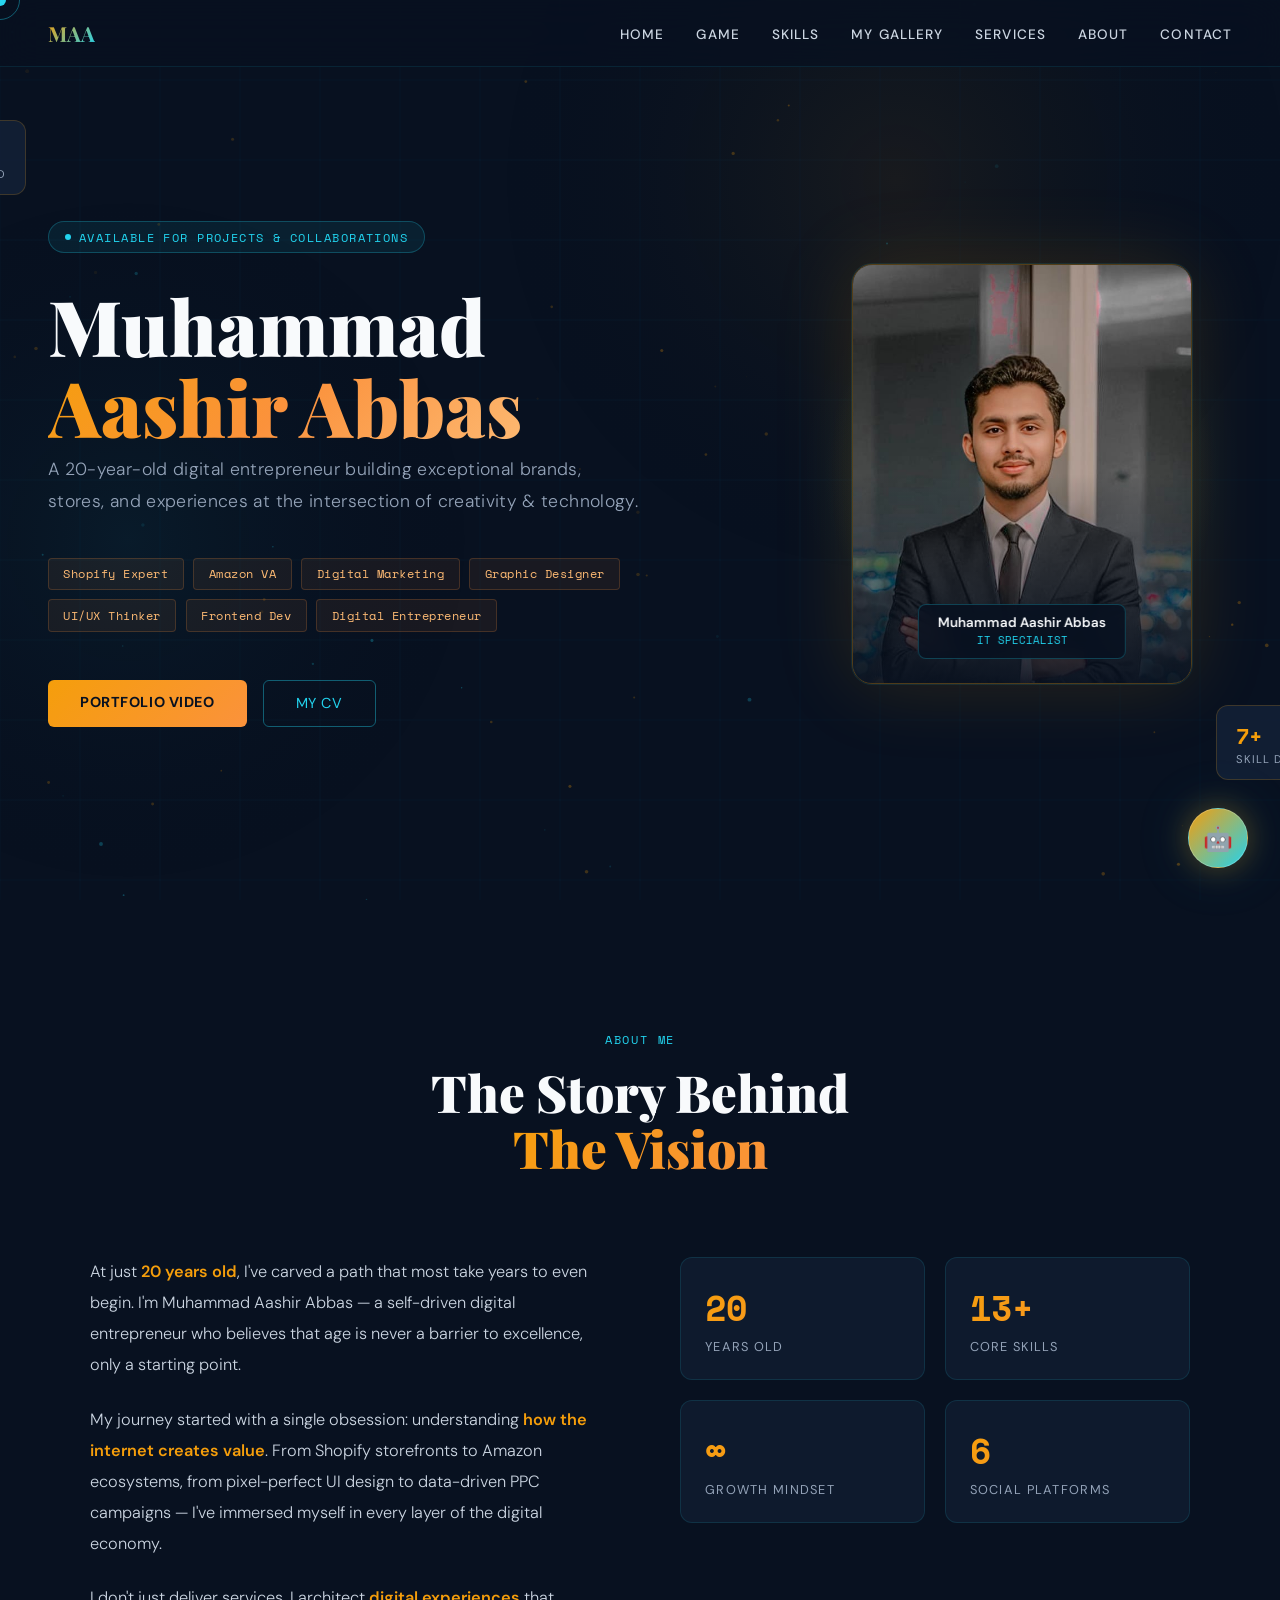
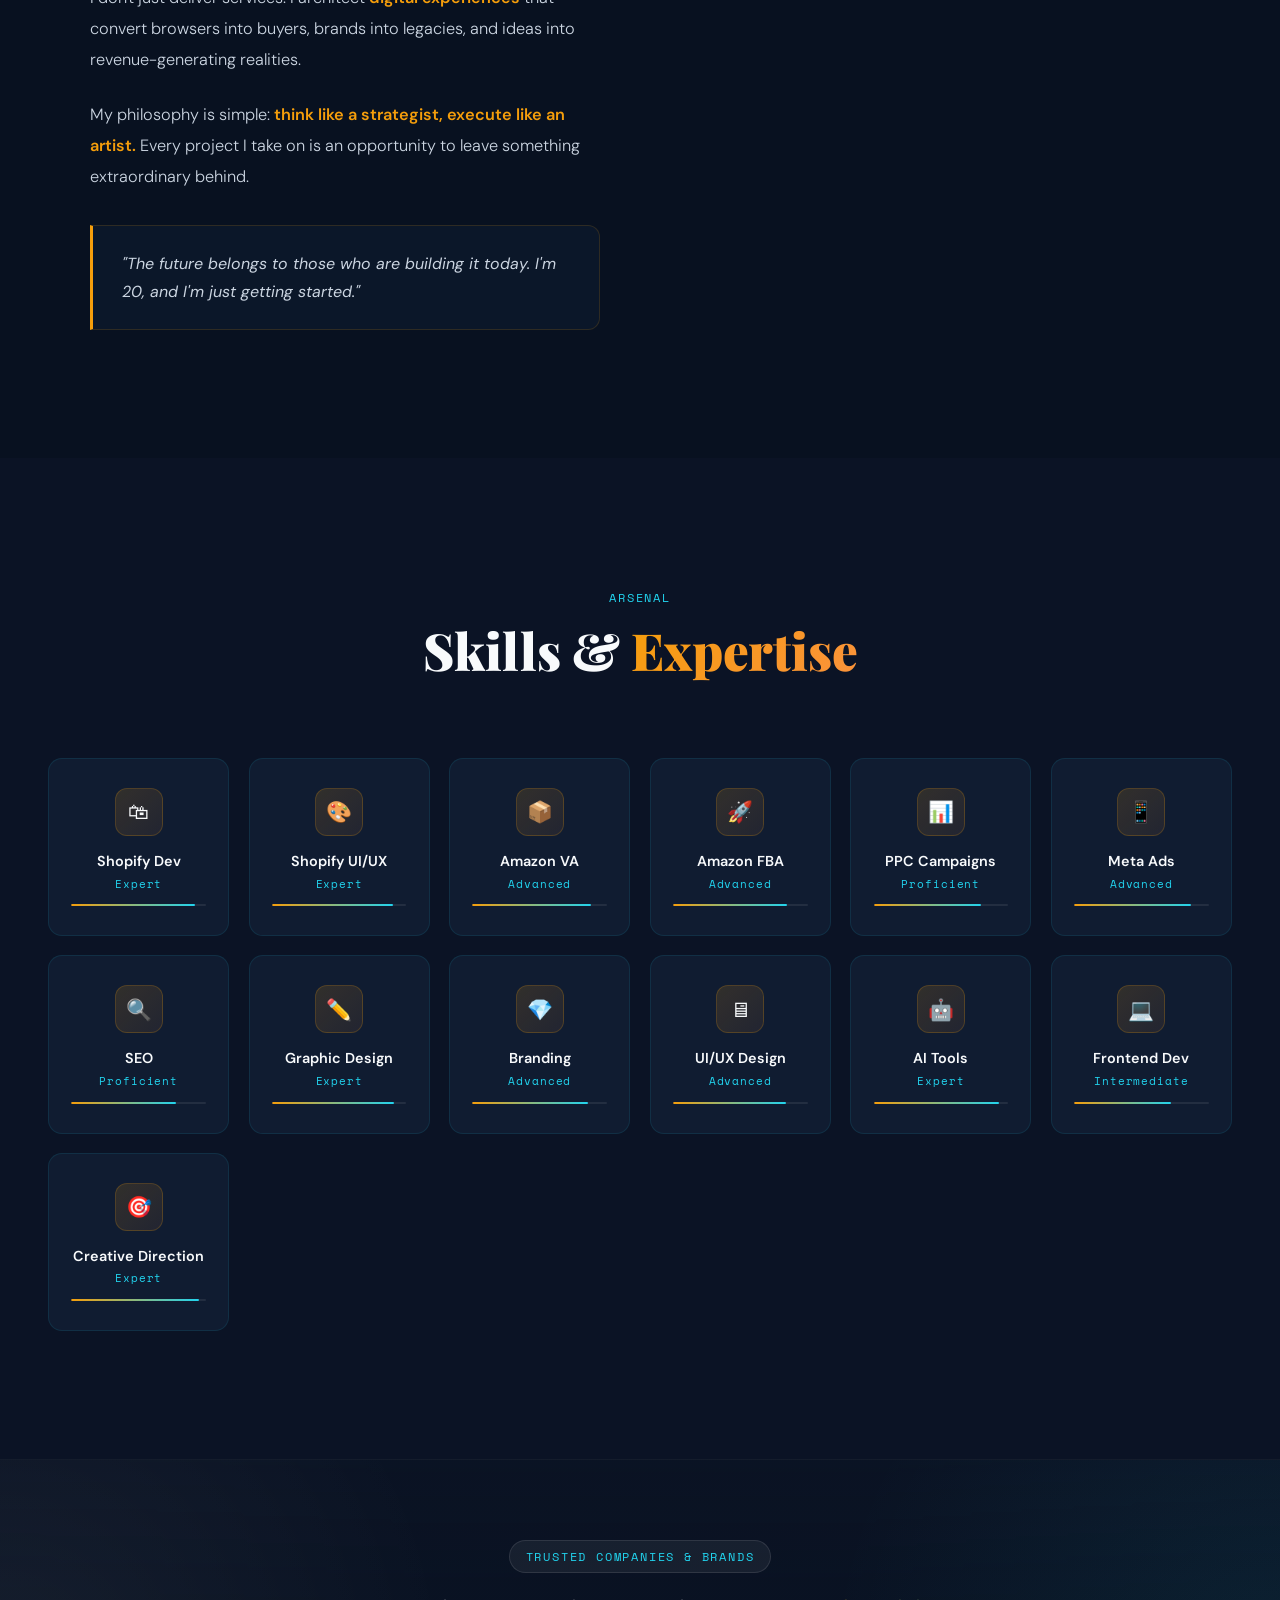
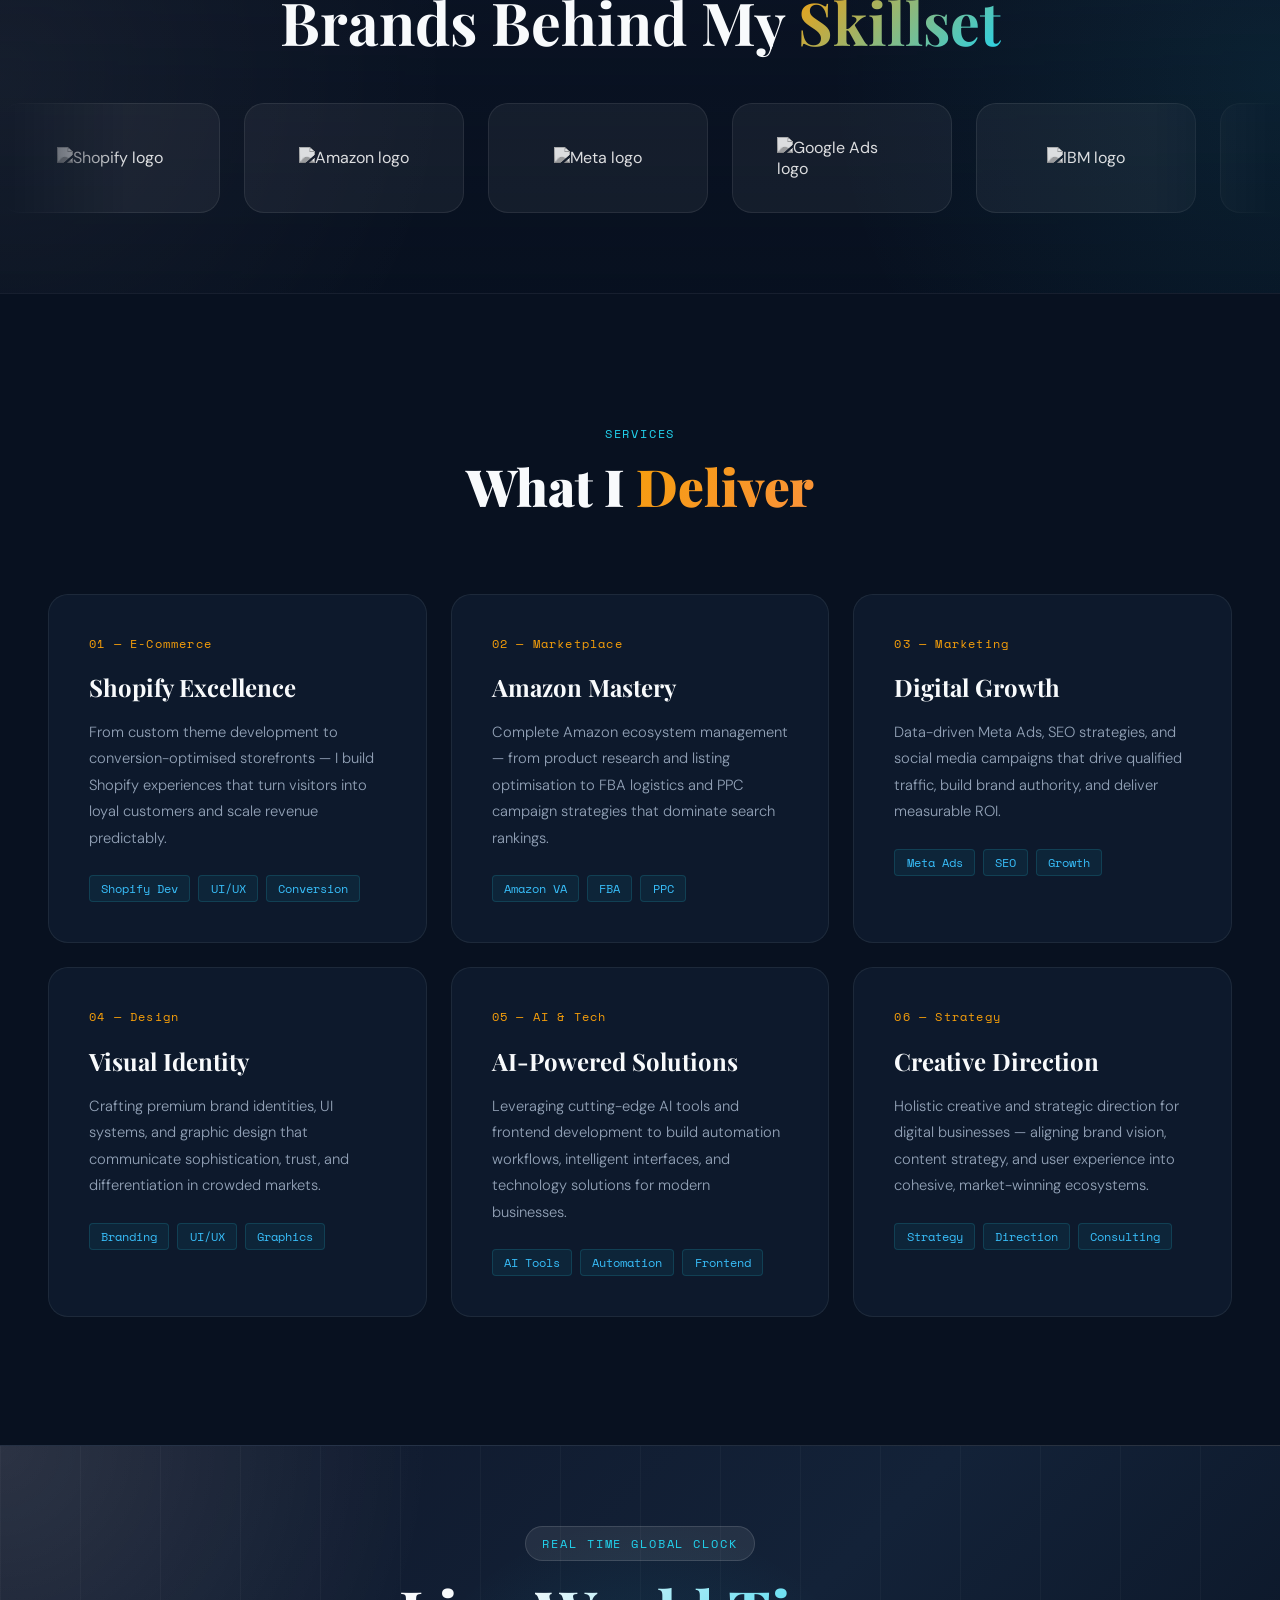
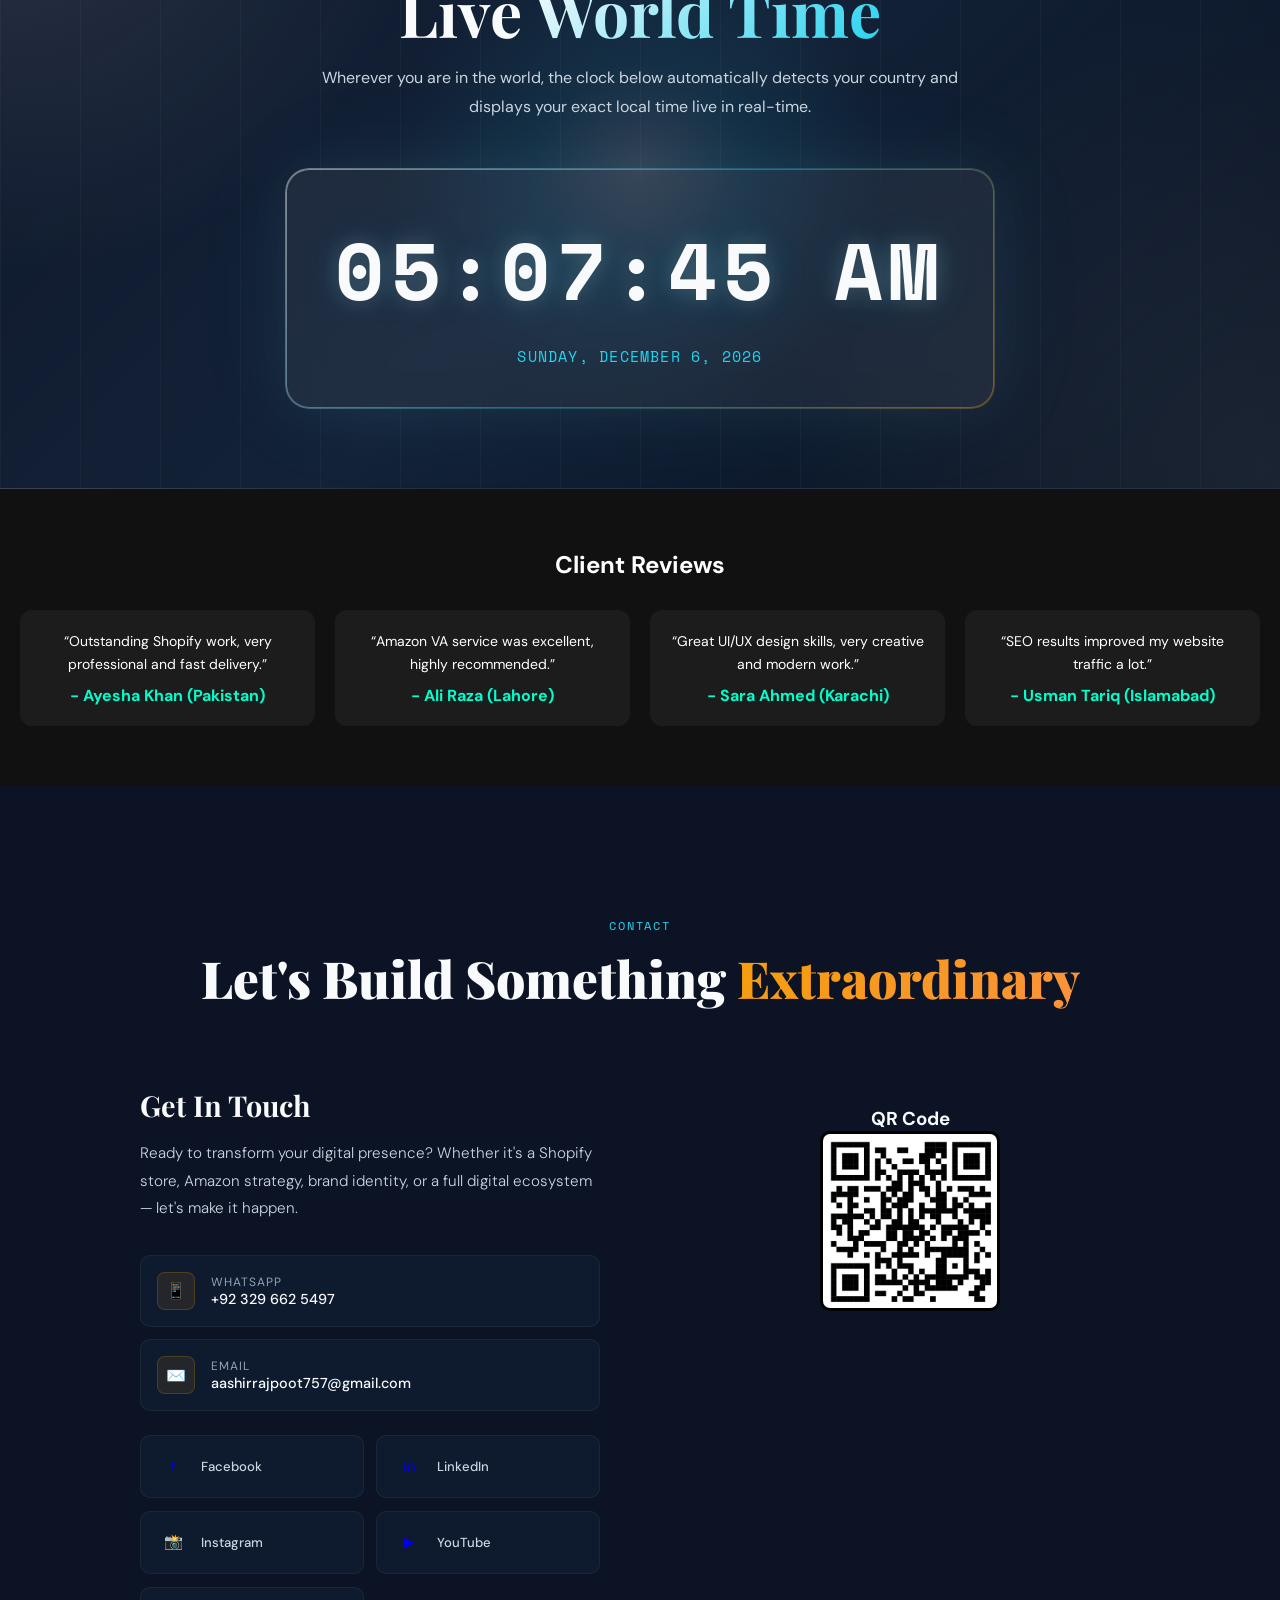
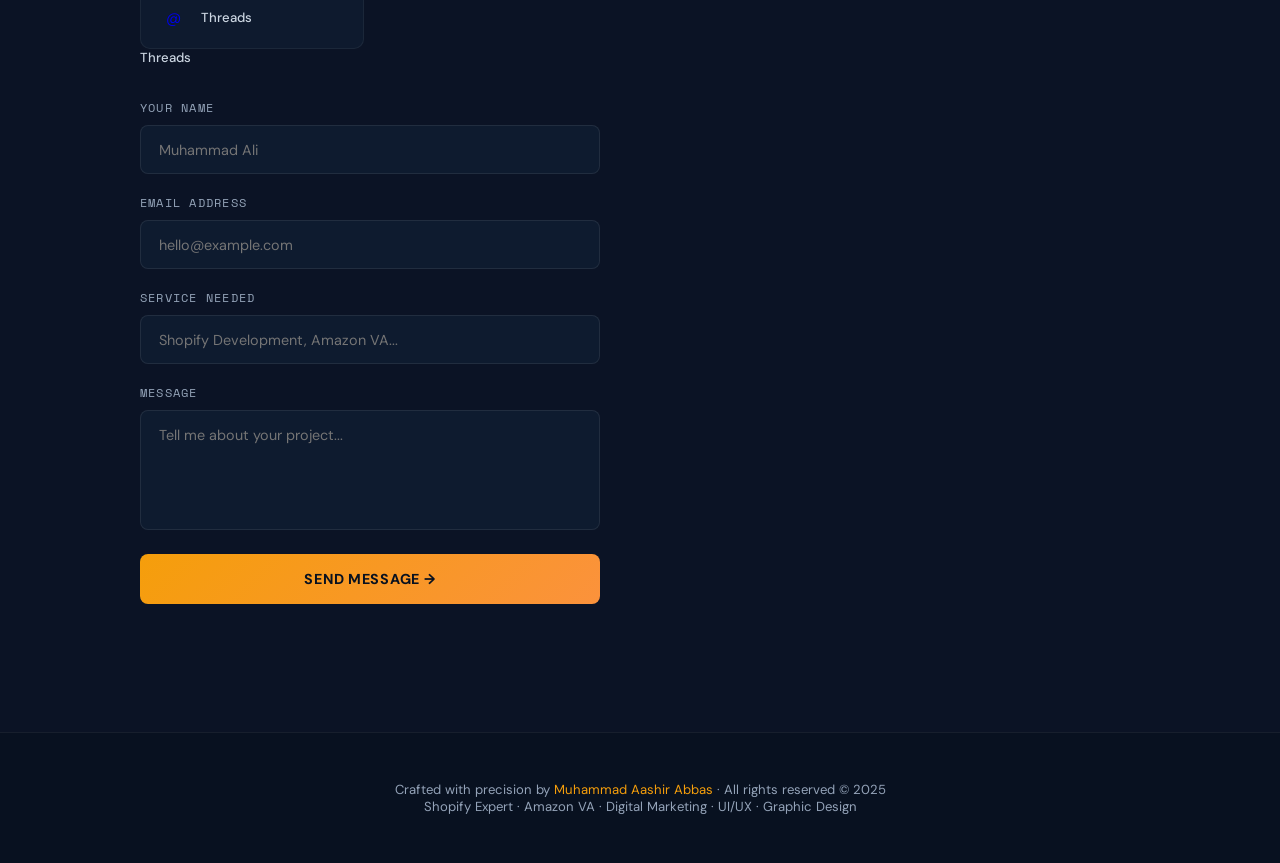
==== index.html @ 7bc65f2e "Add files via upload" ====
<!DOCTYPE html>
<html lang="en">

<head>
  <meta charset="UTF-8" />
  <meta name="viewport" content="width=device-width,initial-scale=1" />
  <title>Aashir Portfolio</title>
  <link rel="icon" type="image/png" sizes="512x512" href="njnjnjnj.jpeg">

  <link
    href="https://fonts.googleapis.com/css2?family=Playfair+Display:wght@400;700;900&family=DM+Sans:wght@300;400;500;600&family=Space+Mono:wght@400;700&display=swap"
    rel="stylesheet" />
  <style>
    :root {
      --navy: #081120;
      --deep: #0F172A;
      --graphite: #132238;
      --slate: #1E293B;
      --amber: #F59E0B;
      --orange: #FB923C;
      --gold: #FDBA74;
      --yellow: #FACC15;
      --cyan: #22D3EE;
      --sky: #38BDF8;
      --violet: #8B5CF6;
      --white: #F8FAFC;
      --silver: #CBD5E1;
      --muted: #94A3B8;
      --font-display: 'Playfair Display', serif;
      --font-body: 'DM Sans', sans-serif;
      --font-mono: 'Space Mono', monospace;
    }

    * {
      margin: 0;
      padding: 0;
      box-sizing: border-box;
    }

    html {
      scroll-behavior: smooth;
    }

    body {
      background: var(--navy);
      color: var(--white);
      font-family: var(--font-body);
      overflow-x: hidden;
      cursor:pointer;
    }

    /* CUSTOM CURSOR */
    #cursor {
      position: fixed;
      width: 12px;
      height: 12px;
      background: var(--cyan);
      border-radius: 50%;
      pointer-events: none;
      z-index: 9999;
      transform: translate(-50%, -50%);
      transition: transform .1s ease, width .3s ease, height .3s ease, background .3s ease;
      mix-blend-mode: screen;
    }

    #cursor-ring {
      position: fixed;
      width: 40px;
      height: 40px;
      border: 1px solid rgba(34, 211, 238, .4);
      border-radius: 50%;
      pointer-events: none;
      z-index: 9998;
      transform: translate(-50%, -50%);
      transition: transform .15s ease, width .3s ease, height .3s ease;
    }

    body:hover #cursor {
      opacity: 1;
    }

    /* BACKGROUND CANVAS */
    #bg-canvas {
      position: fixed;
      top: 0;
      left: 0;
      width: 100%;
      height: 100%;
      z-index: 0;
      pointer-events: none;
    }

    /* NAVIGATION */
    nav {
      position: fixed;
      top: 0;
      left: 0;
      right: 0;
      z-index: 100;

      padding: 1.2rem 3rem;

      display: flex;
      justify-content: space-between;
      align-items: center;

      background: rgba(8, 17, 32, .7);

      -webkit-backdrop-filter: blur(20px);
      backdrop-filter: blur(20px);

      border-bottom: 1px solid rgba(34, 211, 238, .1);
    }

    .nav-logo {
      font-family: var(--font-display);
      font-size: 1.3rem;
      font-weight: 700;
      background: linear-gradient(135deg, var(--amber), var(--cyan));
      -webkit-background-clip: text;
      -webkit-text-fill-color: transparent;
      background-clip: text;
    }

    .nav-links {
      display: flex;
      gap: 2rem;
      list-style: none;
    }

    .nav-links a {
      color: var(--silver);
      text-decoration: none;
      font-size: .85rem;
      letter-spacing: .08em;
      text-transform: uppercase;
      font-weight: 500;
      transition: color .3s;
      position: relative;
    }

    .nav-links a::after {
      content: '';
      position: absolute;
      bottom: -4px;
      left: 0;
      right: 0;
      height: 1px;
      background: var(--amber);
      transform: scaleX(0);
      transform-origin: left;
      transition: transform .3s ease;
    }

    .nav-links a:hover {
      color: var(--amber);
    }

    .nav-links a:hover::after {
      transform: scaleX(1);
    }

    /* SECTIONS */
    section {
      position: relative;
      z-index: 1;
    }

    /* ─── HERO ─── */
    #hero {
      min-height: 100vh;
      display: flex;
      align-items: center;
      padding: 7rem 3rem 4rem;
      overflow: hidden;
    }

    .hero-grid {
      max-width: 1300px;
      margin: 0 auto;
      width: 100%;
      display: grid;
      grid-template-columns: 1fr 420px;
      gap: 5rem;
      align-items: center;
    }

    .hero-text {
      max-width: 600px;
    }

    .hero-badge {
      display: inline-flex;
      align-items: center;
      gap: .5rem;
      padding: .4rem 1rem;
      background: rgba(34, 211, 238, .08);
      border: 1px solid rgba(34, 211, 238, .25);
      border-radius: 100px;
      font-size: .75rem;
      letter-spacing: .12em;
      text-transform: uppercase;
      color: var(--cyan);
      margin-bottom: 2rem;
      font-family: var(--font-mono);
    }

    .hero-badge span {
      width: 6px;
      height: 6px;
      border-radius: 50%;
      background: var(--cyan);
      animation: pulse 2s infinite;
    }

    @keyframes pulse {

      0%,
      100% {
        opacity: 1;
      }

      50% {
        opacity: .3;
      }
    }

    .hero-name {
      font-family: var(--font-display);
      font-size: clamp(3rem, 6vw, 5.5rem);
      line-height: 1.05;
      font-weight: 900;
      color: var(--white);
      margin-bottom: .5rem;
    }

    .hero-name span {
      background: linear-gradient(135deg, var(--amber) 0%, var(--orange) 50%, var(--gold) 100%);
      -webkit-background-clip: text;
      -webkit-text-fill-color: transparent;
      background-clip: text;
    }

    .hero-subtitle {
      font-size: 1.1rem;
      color: var(--muted);
      font-weight: 300;
      letter-spacing: .02em;
      margin-bottom: 2.5rem;
      line-height: 1.8;
    }

    .hero-roles {
      display: flex;
      flex-wrap: wrap;
      gap: .6rem;
      margin-bottom: 3rem;
    }

    .hero-role {
      padding: .35rem .9rem;
      background: rgba(251, 146, 60, .07);
      border: 1px solid rgba(251, 146, 60, .2);
      border-radius: 4px;
      font-size: .78rem;
      color: var(--gold);
      font-family: var(--font-mono);
      font-weight: 400;
      letter-spacing: .04em;
      transition: all .3s;
    }

    .hero-role:hover {
      background: rgba(251, 146, 60, .15);
      border-color: var(--amber);
      color: var(--amber);
      transform: translateY(-2px);
    }

    .hero-cta {
      display: flex;
      gap: 1rem;
      flex-wrap: wrap;
    }

    .btn-primary {
      padding: .85rem 2rem;
      background: linear-gradient(135deg, var(--amber), var(--orange));
      color: var(--navy);
      font-weight: 700;
      border: none;
      border-radius: 6px;
      font-family: var(--font-body);
      font-size: .9rem;
      letter-spacing: .04em;
      text-transform: uppercase;
      cursor:pointer;
      transition: all .3s;
      text-decoration: none;
      display: inline-block;
    }

    .btn-primary:hover {
      transform: translateY(-3px);
      box-shadow: 0 20px 60px rgba(245, 158, 11, .3);
    }

    .btn-outline {
      padding: .85rem 2rem;
      background: transparent;
      border: 1px solid rgba(34, 211, 238, .4);
      color: var(--cyan);
      border-radius: 6px;
      font-family: var(--font-body);
      font-size: .9rem;
      letter-spacing: .04em;
      text-transform: uppercase;
      cursor:pointer;
      transition: all .3s;
      text-decoration: none;
      display: inline-block;
    }

    .btn-outline:hover {
      background: rgba(34, 211, 238, .1);
      transform: translateY(-3px);
    }

    /* HERO PORTRAIT */
    .hero-portrait-wrap {
      position: relative;
      display: flex;
      justify-content: center;
    }

    .portrait-glow {
      position: absolute;
      top: 50%;
      left: 50%;
      transform: translate(-50%, -50%);
      width: 400px;
      height: 400px;
      background: radial-gradient(circle, rgba(245, 158, 11, .25) 0%, transparent 70%);
      border-radius: 50%;
      animation: breathe 4s ease-in-out infinite;
    }

    @keyframes breathe {

      0%,
      100% {
        transform: translate(-50%, -50%) scale(1);
      }

      50% {
        transform: translate(-50%, -50%) scale(1.1);
      }
    }

    .portrait-glow-2 {
      position: absolute;
      top: 50%;
      left: 50%;
      transform: translate(-50%, -50%);
      width: 500px;
      height: 500px;
      background: radial-gradient(circle, rgba(34, 211, 238, .1) 0%, transparent 65%);
      border-radius: 50%;
      animation: breathe 6s ease-in-out infinite reverse;
    }

    .portrait-frame {
      position: relative;
      z-index: 2;
      width: 340px;
      height: 420px;
      border-radius: 20px;
      overflow: hidden;
      border: 1px solid rgba(245, 158, 11, .3);
      box-shadow: 0 0 80px rgba(245, 158, 11, .15), 0 0 0 1px rgba(34, 211, 238, .1);
    }

    .portrait-frame img {
      width: 100%;
      height: 100%;
      object-fit: cover;
      object-position: top;
    }

    .portrait-overlay {
      position: absolute;
      inset: 0;
      background: linear-gradient(180deg, transparent 50%, rgba(8, 17, 32, .9) 100%);
    }

    .portrait-tag {
      position: absolute;
      bottom: 1.5rem;
      left: 50%;
      transform: translateX(-50%);

      background: rgba(8, 17, 32, .85);

      -webkit-backdrop-filter: blur(10px);
      backdrop-filter: blur(10px);

      border: 1px solid rgba(34, 211, 238, .25);
      border-radius: 8px;
      padding: .6rem 1.2rem;

      text-align: center;
      white-space: nowrap;
    }

    .portrait-tag .name {
      font-size: .85rem;
      font-weight: 600;
      color: var(--white);
    }

    .portrait-tag .title {
      font-size: .7rem;
      color: var(--cyan);
      font-family: var(--font-mono);
    }

    /* FLOATING STAT CARDS */
    .stat-card {
      position: absolute;
      background: rgba(19, 34, 56, .85);

      -webkit-backdrop-filter: blur(16px);
      backdrop-filter: blur(16px);

      border: 1px solid rgba(245, 158, 11, .2);
      border-radius: 12px;
      padding: .8rem 1.2rem;

      font-size: .78rem;
      animation: float 6s ease-in-out infinite;
    }

    .stat-card.left {
      left: -80px;
      top: 120px;
      animation-delay: -2s;
    }

    .stat-card.right {
      right: -70px;
      bottom: 120px;
      animation-delay: -4s;
    }

    .stat-card .num {
      font-size: 1.4rem;
      font-weight: 700;
      color: var(--amber);
      font-family: var(--font-mono);
    }

    .stat-card .label {
      color: var(--muted);
      font-size: .7rem;
      text-transform: uppercase;
      letter-spacing: .08em;
    }

    @keyframes float {

      0%,
      100% {
        transform: translateY(0);
      }

      50% {
        transform: translateY(-12px);
      }
    }

    /* ─── ABOUT ─── */
    #about {
      padding: 8rem 3rem;
    }

    .section-header {
      text-align: center;
      margin-bottom: 5rem;
    }

    .section-label {
      display: inline-block;
      font-family: var(--font-mono);
      font-size: .75rem;
      letter-spacing: .15em;
      text-transform: uppercase;
      color: var(--cyan);
      margin-bottom: 1rem;
    }

    .section-title {
      font-family: var(--font-display);
      font-size: clamp(2.2rem, 4vw, 3.5rem);
      font-weight: 900;
      line-height: 1.1;
    }

    .section-title span {
      background: linear-gradient(135deg, var(--amber), var(--orange));
      -webkit-background-clip: text;
      -webkit-text-fill-color: transparent;
      background-clip: text;
    }

    .about-grid {
      max-width: 1100px;
      margin: 0 auto;
      display: grid;
      grid-template-columns: 1fr 1fr;
      gap: 5rem;
      align-items: start;
    }

    .about-text p {
      color: var(--silver);
      line-height: 1.9;
      font-size: 1.02rem;
      margin-bottom: 1.5rem;
      font-weight: 300;
    }

    .about-text p strong {
      color: var(--amber);
      font-weight: 600;
    }

    .about-stats {
      display: grid;
      grid-template-columns: 1fr 1fr;
      gap: 1.2rem;
    }

    .about-stat {
      background: rgba(19, 34, 56, .6);
      border: 1px solid rgba(34, 211, 238, .12);
      border-radius: 12px;
      padding: 1.5rem;
      transition: all .3s;
    }

    .about-stat:hover {
      border-color: rgba(245, 158, 11, .3);
      transform: translateY(-4px);
    }

    .about-stat .num {
      font-size: 2.2rem;
      font-weight: 700;
      font-family: var(--font-mono);
      background: linear-gradient(135deg, var(--amber), var(--orange));
      -webkit-background-clip: text;
      -webkit-text-fill-color: transparent;
      background-clip: text;
    }

    .about-stat .lbl {
      color: var(--muted);
      font-size: .8rem;
      text-transform: uppercase;
      letter-spacing: .1em;
      margin-top: .3rem;
    }

    .about-philosophy {
      background: rgba(19, 34, 56, .4);
      border: 1px solid rgba(245, 158, 11, .15);
      border-left: 3px solid var(--amber);
      border-radius: 0 12px 12px 0;
      padding: 1.5rem 1.8rem;
      margin-top: 2rem;
      color: var(--silver);
      font-size: 1rem;
      line-height: 1.7;
      font-style: italic;
    }

    /* ─── SKILLS ─── */
    #skills {
      padding: 8rem 3rem;
      background: rgba(15, 23, 42, .5);
    }

    .skills-grid {
      max-width: 1200px;
      margin: 0 auto;
      display: grid;
      grid-template-columns: repeat(auto-fill, minmax(180px, 1fr));
      gap: 1.2rem;
    }

    .skill-card {
      background: rgba(19, 34, 56, .7);
      border: 1px solid rgba(34, 211, 238, .1);
      border-radius: 14px;
      padding: 1.8rem 1.4rem;
      text-align: center;
      transition: all .4s;
      position: relative;
      overflow: hidden;
      cursor:pointer;
    }

    .skill-card::before {
      content: '';
      position: absolute;
      top: 0;
      left: 0;
      right: 0;
      height: 2px;
      background: linear-gradient(90deg, transparent, var(--amber), transparent);
      transform: translateX(-100%);
      transition: transform .6s ease;
    }

    .skill-card:hover::before {
      transform: translateX(100%);
    }

    .skill-card:hover {
      border-color: rgba(245, 158, 11, .3);
      transform: translateY(-6px);
      box-shadow: 0 20px 60px rgba(245, 158, 11, .1);
      background: rgba(30, 41, 59, .9);
    }

    .skill-icon {
      width: 48px;
      height: 48px;
      border-radius: 12px;
      background: linear-gradient(135deg, rgba(245, 158, 11, .15), rgba(251, 146, 60, .08));
      border: 1px solid rgba(245, 158, 11, .2);
      display: flex;
      align-items: center;
      justify-content: center;
      margin: 0 auto 1rem;
      font-size: 1.3rem;
    }

    .skill-name {
      font-weight: 600;
      font-size: .9rem;
      color: var(--white);
      margin-bottom: .3rem;
    }

    .skill-level {
      font-family: var(--font-mono);
      font-size: .7rem;
      color: var(--cyan);
      letter-spacing: .08em;
    }

    .skill-bar {
      margin-top: .8rem;
      height: 2px;
      background: rgba(255, 255, 255, .08);
      border-radius: 2px;
      overflow: hidden;
    }

    .skill-fill {
      height: 100%;
      border-radius: 2px;
      background: linear-gradient(90deg, var(--amber), var(--cyan));
      transition: width 1s ease;
    }

    .skill-fill.w-92 {
      width: 92%;
    }

    .skill-fill.w-90 {
      width: 90%;
    }

    .skill-fill.w-88 {
      width: 88%;
    }

    .skill-fill.w-85 {
      width: 85%;
    }

    .skill-fill.w-80 {
      width: 80%;
    }

    .skill-fill.w-87 {
      width: 87%;
    }

    .skill-fill.w-78 {
      width: 78%;
    }

    .skill-fill.w-91 {
      width: 91%;
    }

    .skill-fill.w-86 {
      width: 86%;
    }

    .skill-fill.w-84 {
      width: 84%;
    }

    .skill-fill.w-93 {
      width: 93%;
    }

    .skill-fill.w-72 {
      width: 72%;
    }

    .skill-fill.w-95 {
      width: 95%;
    }

    /* ─── SERVICES ─── */
    #services {
      padding: 8rem 3rem;
    }

    .services-grid {
      max-width: 1200px;
      margin: 0 auto;
      display: grid;
      grid-template-columns: repeat(auto-fill, minmax(320px, 1fr));
      gap: 1.5rem;
    }

    .service-card {
  background: rgba(19, 34, 56, .5);
  border: 1px solid rgba(255, 255, 255, .07);
  border-radius: 20px;
  padding: 2.5rem;
  transition: all .4s;
  position: relative;
  overflow: hidden;

  text-decoration: none;
  color: inherit;
  display: block;
}

    .service-card::after {
      content: '';
      position: absolute;
      top: -50%;
      left: -50%;
      width: 200%;
      height: 200%;
      background: radial-gradient(circle at center, rgba(245, 158, 11, .05) 0%, transparent 60%);
      opacity: 0;
      transition: opacity .4s;
    }

    .service-card:hover::after {
      opacity: 1;
    }

    .service-card:hover {
      border-color: rgba(245, 158, 11, .25);
      transform: translateY(-6px);
      box-shadow: 0 30px 80px rgba(245, 158, 11, .08);
    }

    .service-num {
      font-family: var(--font-mono);
      font-size: .75rem;
      color: var(--amber);
      letter-spacing: .1em;
      margin-bottom: 1.2rem;
    }

    .service-title {
      font-family: var(--font-display);
      font-size: 1.5rem;
      font-weight: 700;
      color: var(--white);
      margin-bottom: 1rem;
    }

    .service-desc {
      color: var(--muted);
      line-height: 1.8;
      font-size: .92rem;
      font-weight: 300;
    }

    .service-tags {
      display: flex;
      flex-wrap: wrap;
      gap: .5rem;
      margin-top: 1.5rem;
    }

    .service-tag {
      padding: .25rem .7rem;
      border-radius: 4px;
      background: rgba(34, 211, 238, .07);
      border: 1px solid rgba(34, 211, 238, .15);
      color: var(--sky);
      font-size: .73rem;
      font-family: var(--font-mono);
    }

    /* ─── CONTACT ─── */
    #contact {
      padding: 8rem 3rem;
      background: rgba(15, 23, 42, .5);
    }

    .contact-grid {
      max-width: 1000px;
      margin: 0 auto;
      display: grid;
      grid-template-columns: 1fr 1fr;
      gap: 5rem;
      align-items: start;
    }

    .contact-info h3 {
      font-family: var(--font-display);
      font-size: 1.8rem;
      font-weight: 700;
      margin-bottom: 1rem;
    }

    .contact-info p {
      color: var(--silver);
      line-height: 1.8;
      font-size: .95rem;
      margin-bottom: 2rem;
      font-weight: 300;
    }

    .contact-item {
      display: flex;
      align-items: center;
      gap: 1rem;
      padding: 1rem;
      background: rgba(19, 34, 56, .5);
      border: 1px solid rgba(255, 255, 255, .06);
      border-radius: 10px;
      margin-bottom: .8rem;
      transition: all .3s;
      text-decoration: none;
    }

    .contact-item:hover {
      border-color: rgba(245, 158, 11, .25);
      transform: translateX(6px);
    }

    .contact-icon {
      width: 38px;
      height: 38px;
      border-radius: 8px;
      background: rgba(245, 158, 11, .1);
      border: 1px solid rgba(245, 158, 11, .2);
      display: flex;
      align-items: center;
      justify-content: center;
      font-size: 1rem;
    }

    .contact-label {
      font-size: .75rem;
      color: var(--muted);
      text-transform: uppercase;
      letter-spacing: .08em;
    }

    .contact-value {
      font-size: .9rem;
      color: var(--white);
      font-weight: 500;
    }

    /* SOCIAL LINKS */
    .social-grid {
      display: grid;
      grid-template-columns: 1fr 1fr;
      gap: .8rem;
      margin-top: 1.5rem;
    }

    .social-link {
      display: flex;
      align-items: center;
      gap: .75rem;
      padding: .9rem 1rem;
      background: rgba(19, 34, 56, .5);
      border: 1px solid rgba(255, 255, 255, .06);
      border-radius: 10px;
      text-decoration: none;
      transition: all .3s;
    }

    .social-link:hover {
      border-color: rgba(34, 211, 238, .3);
      transform: translateY(-3px);
    }

    .social-icon {
      width: 32px;
      height: 32px;
      border-radius: 7px;
      display: flex;
      align-items: center;
      justify-content: center;
      font-size: .95rem;
    }

    .social-name {
      font-size: .82rem;
      color: var(--silver);
      font-weight: 500;
    }

    /* CONTACT FORM */
    .contact-form {
      margin-top: 2rem;
    }

    .form-group {
      margin-bottom: 1.2rem;
    }

    .form-group label {
      display: block;
      font-size: .78rem;
      color: var(--muted);
      text-transform: uppercase;
      letter-spacing: .1em;
      margin-bottom: .5rem;
      font-family: var(--font-mono);
    }

    .form-group input,
    .form-group textarea {
      width: 100%;
      padding: .9rem 1.1rem;
      background: rgba(19, 34, 56, .6);
      border: 1px solid rgba(255, 255, 255, .08);
      border-radius: 8px;
      color: var(--white);
      font-family: var(--font-body);
      font-size: .9rem;
      outline: none;
      transition: border-color .3s;
      resize: none;
    }

    .form-group input:focus,
    .form-group textarea:focus {
      border-color: rgba(34, 211, 238, .4);
    }

    .form-group textarea {
      height: 120px;
    }

    .btn-submit {
      width: 100%;
      padding: 1rem;
      background: linear-gradient(135deg, var(--amber), var(--orange));
      color: var(--navy);
      font-weight: 700;
      border: none;
      border-radius: 8px;
      font-size: .9rem;
      letter-spacing: .05em;
      text-transform: uppercase;
      cursor:pointer;
      transition: all .3s;
      font-family: var(--font-body);
    }

    .btn-submit:hover {
      transform: translateY(-2px);
      box-shadow: 0 15px 40px rgba(245, 158, 11, .3);
    }

    /* ─── AI ASSISTANT ─── */
    #ai-assistant {
      position: fixed;
      bottom: 2rem;
      right: 2rem;
      z-index: 200;
    }

    .ai-orb {
      width: 60px;
      height: 60px;
      border-radius: 50%;
      background: linear-gradient(135deg, var(--amber), var(--cyan));
      border: 1px solid rgba(255, 255, 255, .2);
      cursor:pointer;
      display: flex;
      align-items: center;
      justify-content: center;
      font-size: 1.5rem;
      box-shadow: 0 0 30px rgba(245, 158, 11, .3), 0 0 60px rgba(34, 211, 238, .15);
      animation: orb-pulse 3s ease-in-out infinite;
      transition: transform .3s;
    }

    .ai-orb:hover {
      transform: scale(1.1);
    }

    @keyframes orb-pulse {

      0%,
      100% {
        box-shadow: 0 0 30px rgba(245, 158, 11, .3), 0 0 60px rgba(34, 211, 238, .15);
      }

      50% {
        box-shadow: 0 0 50px rgba(245, 158, 11, .5), 0 0 80px rgba(34, 211, 238, .3);
      }
    }

    .ai-panel {
      position: absolute;
      bottom: 85px;
      right: 0;

      width: 340px;

      background: rgba(13, 19, 33, .96);

      -webkit-backdrop-filter: blur(20px);
      backdrop-filter: blur(20px);

      border: 1px solid rgba(34, 211, 238, .18);
      border-radius: 18px;

      overflow: hidden;

      opacity: 0;
      visibility: hidden;

      transform: translateY(20px) scale(.96);

      pointer-events: none;

      transition:
        opacity .35s ease,
        transform .35s ease,
        visibility .35s ease;

      box-shadow:
        0 20px 80px rgba(0, 0, 0, .45),
        0 0 40px rgba(34, 211, 238, .08);
    }

    .ai-panel.open {
      opacity: 1;
      visibility: visible;

      transform: translateY(0) scale(1);

      pointer-events: auto;
    }

    @keyframes panel-in {
      from {
        opacity: 0;
        transform: translateY(10px);
      }

      to {
        opacity: 1;
        transform: translateY(0);
      }
    }

    .ai-header {
      padding: 1rem 1.2rem;
      background: rgba(19, 34, 56, .8);
      border-bottom: 1px solid rgba(34, 211, 238, .1);
      display: flex;
      align-items: center;
      gap: .8rem;
    }

    .ai-dot {
      width: 8px;
      height: 8px;
      border-radius: 50%;
      background: var(--cyan);
      animation: pulse 2s infinite;
    }

    .ai-header-text .title {
      font-size: .85rem;
      font-weight: 600;
      color: var(--white);
    }

    .ai-header-text .sub {
      font-size: .7rem;
      color: var(--cyan);
      font-family: var(--font-mono);
    }

    .ai-messages {
      padding: 1rem;
      max-height: 220px;
      overflow-y: auto;
      display: flex;
      flex-direction: column;
      gap: .8rem;
    }

    .ai-msg {
      padding: .7rem 1rem;
      border-radius: 10px;
      font-size: .82rem;
      line-height: 1.6;
    }

    .ai-msg.bot {
      background: rgba(34, 211, 238, .08);
      border: 1px solid rgba(34, 211, 238, .15);
      color: var(--silver);
    }

    .ai-msg.user {
      background: rgba(245, 158, 11, .08);
      border: 1px solid rgba(245, 158, 11, .15);
      color: var(--gold);
      align-self: flex-end;
    }

    .ai-options {
      padding: 0 1rem 1rem;
      display: flex;
      flex-direction: column;
      gap: .5rem;
    }

    .ai-option {
      padding: .55rem .9rem;
      background: rgba(19, 34, 56, .6);
      border: 1px solid rgba(255, 255, 255, .08);
      border-radius: 8px;
      font-size: .78rem;
      color: var(--silver);
      cursor:pointer;
      transition: all .2s;
      text-align: left;
      font-family: var(--font-body);
    }

    .ai-option:hover {
      border-color: rgba(34, 211, 238, .3);
      color: var(--cyan);
      background: rgba(34, 211, 238, .06);
    }

    /* FOOTER */
    footer {
      padding: 3rem;
      text-align: center;
      border-top: 1px solid rgba(255, 255, 255, .06);
      color: var(--muted);
      font-size: .82rem;
    }

    footer span {
      color: var(--amber);
    }

    /* GLOW LINES (energy trail) */
    .energy-trail {
      position: fixed;
      top: 0;
      left: 0;
      width: 100%;
      height: 100%;
      pointer-events: none;
      z-index: 50;
      overflow: hidden;
    }

    /* SCROLL PROGRESS */
    #scroll-progress {
      position: fixed;
      top: 0;
      left: 0;
      height: 2px;
      background: linear-gradient(90deg, var(--amber), var(--cyan));
      z-index: 200;
      transition: width .1s linear;
    }

    /* PARTICLES CANVAS */
    #particles {
      position: fixed;
      top: 0;
      left: 0;
      width: 100%;
      height: 100%;
      z-index: 0;
      pointer-events: none;
      opacity: .6;
    }

    /* RESPONSIVE */
    @media(max-width:900px) {
      .hero-grid {
        grid-template-columns: 1fr;
        gap: 3rem;
      }

      .hero-portrait-wrap {
        display: none;
      }

      .about-grid {
        grid-template-columns: 1fr;
      }

      .contact-grid {
        grid-template-columns: 1fr;
      }

      nav {
        padding: 1rem 1.5rem;
      }

      .nav-links {
        display: none;
      }

      #hero,
      #about,
      #skills,
      #services,
      #contact {
        padding-left: 1.5rem;
        padding-right: 1.5rem;
      }

      .stat-card.left,
      .stat-card.right {
        display: none;
      }
    }
    /* IMAGE POPUP */

.popup{
  display:none;
  position:fixed;
  top:0;
  left:0;

  width:100%;
  height:100%;

  background:rgba(0,0,0,0.95);

  z-index:99999;

  justify-content:center;
  align-items:center;

  padding:20px;
}

.popup img{
  max-width:95%;
  max-height:95%;
  border-radius:12px;
}

.popup .close{
  position:absolute;
  top:20px;
  right:30px;

  font-size:45px;
  color:white;

  cursor:pointer;
}
.service-btn{
  display:inline-block;

  margin-top:1.2rem;

  padding:.8rem 1.3rem;

  border-radius:8px;

  background:linear-gradient(135deg,var(--amber),var(--orange));

  color:var(--navy);

  font-weight:700;

  transition:.3s;
}

.service-btn:hover{
  transform:translateY(-3px);

  box-shadow:0 15px 40px rgba(245,158,11,.2);
}
/* PRICING SECTION */

.pricing-grid{
  display:grid;
  grid-template-columns:repeat(auto-fit,minmax(300px,1fr));
  gap:2rem;
}

.pricing-card{
  background:rgba(19,34,56,.7);

  border:1px solid rgba(255,255,255,.08);

  border-radius:24px;

  padding:2.5rem 2rem;

  transition:.4s;

  position:relative;
}

.pricing-card:hover{
  transform:translateY(-10px);

  border-color:rgba(245,158,11,.35);

  box-shadow:0 20px 60px rgba(245,158,11,.12);
}

.featured-plan{
  transform:scale(1.04);

  border:1px solid rgba(245,158,11,.4);
}

.popular-tag{
  position:absolute;

  top:18px;
  right:18px;

  background:linear-gradient(135deg,var(--amber),var(--orange));

  color:var(--navy);

  padding:.45rem .9rem;

  border-radius:100px;

  font-size:.7rem;
  font-weight:800;
}

.plan-name{
  font-size:2rem;

  margin-bottom:1rem;

  font-family:var(--font-display);
}

.plan-price{
  font-size:2.8rem;

  color:var(--amber);

  font-weight:900;

  margin-bottom:2rem;
}

.pricing-card ul{
  list-style:none;
}

.pricing-card ul li{
  margin-bottom:1rem;

  color:var(--silver);

  position:relative;

  padding-left:1.5rem;
}

.pricing-card ul li::before{
  content:'✓';

  position:absolute;

  left:0;

  color:var(--cyan);
}

.plan-btn{
  display:inline-block;

  width:100%;

  text-align:center;

  margin-top:2rem;

  padding:1rem;

  border-radius:12px;

  background:linear-gradient(135deg,var(--amber),var(--orange));

  color:var(--navy);

  font-weight:800;

  transition:.3s;
}

.plan-btn:hover{
  transform:translateY(-5px);

  box-shadow:0 15px 40px rgba(245,158,11,.25);
}
/* ───────── TRUSTED BRANDS SECTION ───────── */

#trusted-brands{
  position:relative;

  padding:5rem 0;

  overflow:hidden;

  background:
  linear-gradient(180deg,
  rgba(15,23,42,.4),
  rgba(8,17,32,.9));

  border-top:1px solid rgba(255,255,255,.05);
  border-bottom:1px solid rgba(255,255,255,.05);
}

#trusted-brands::before{
  content:'';

  position:absolute;
  inset:0;

  background:
  radial-gradient(circle at left,
  rgba(255,255,255,.05),
  transparent 35%),

  radial-gradient(circle at right,
  rgba(34,211,238,.08),
  transparent 35%);

  pointer-events:none;
}

.brand-header{
  position:relative;
  z-index:2;

  text-align:center;

  margin-bottom:3rem;
}

.brand-label{
  display:inline-block;

  padding:.45rem 1rem;

  border-radius:100px;

  background:rgba(255,255,255,.06);

  border:1px solid rgba(255,255,255,.1);

  color:var(--cyan);

  font-size:.75rem;

  letter-spacing:.15em;

  text-transform:uppercase;

  font-family:var(--font-mono);

  margin-bottom:1rem;
}

.brand-title{
  font-family:var(--font-display);

  font-size:clamp(2rem,5vw,3.7rem);

  line-height:1.1;
}

.brand-title span{
  background:linear-gradient(135deg,var(--amber),var(--cyan));

  -webkit-background-clip:text;
  -webkit-text-fill-color:transparent;

  background-clip:text;
}

.logo-slider {
  position: relative;
  width: 100%;
  overflow: hidden;

  /* Webkit support (Chrome, Edge, Safari old versions) */
  -webkit-mask-image: linear-gradient(
    to right,
    transparent,
    white 10%,
    white 90%,
    transparent
  );

  /* Standard (modern browsers) */
  mask-image: linear-gradient(
    to right,
    transparent,
    white 10%,
    white 90%,
    transparent
  );
}

.logo-track{
  display:flex;

  width:max-content;

  gap:1.5rem;

  animation:scrollBrands 40s linear infinite;
}

.logo-slider:hover .logo-track{
  animation-play-state:running;
}

@keyframes scrollBrands{
  from{
    transform:translateX(0);
  }

  to{
    transform:translateX(-50%);
  }
}

.brand-card{
  flex-shrink:0;

  width:220px;

  height:110px;

  border-radius:20px;

  background:rgba(255,255,255,.05);

  border:1px solid rgba(255,255,255,.08);

  display:flex;

  align-items:center;
  justify-content:center;

  padding:1.5rem;

  transition:.4s;

  -webkit-backdrop-filter:blur(12px);
  backdrop-filter:blur(12px);
}

.brand-card:hover{
  transform:translateY(-6px);

  border-color:rgba(245,158,11,.35);

  box-shadow:0 15px 50px rgba(245,158,11,.1);
}

.brand-card img{
  max-width:130px;

  max-height:48px;

  object-fit:contain;

  filter:
  grayscale(100%)
  brightness(1.2);

  opacity:.85;

  transition:.4s;
}

.brand-card:hover img{
  filter:grayscale(0%);

  opacity:1;

  transform:scale(1.05);
}

@media(max-width:768px){

  .brand-card{
    width:170px;
    height:95px;
  }

  .brand-card img{
    max-width:100px;
  }
}
/* ───────── LIVE WORLD CLOCK SECTION ───────── */

#live-time-section{
  position:relative;

  padding:5rem 1.5rem;

  overflow:hidden;

  background:
  radial-gradient(circle at top left, rgba(255,255,255,.12), transparent 30%),
  radial-gradient(circle at bottom right, rgba(255,255,255,.08), transparent 35%),
  linear-gradient(135deg,#0f172a,#132238,#081120);

  border-top:1px solid rgba(255,255,255,.08);
  border-bottom:1px solid rgba(255,255,255,.08);
}

#live-time-section::before{
  content:'';

  position:absolute;
  inset:0;

  background:
  repeating-linear-gradient(
    90deg,
    rgba(255,255,255,.03) 0px,
    rgba(255,255,255,.03) 1px,
    transparent 1px,
    transparent 80px
  );

  animation:gridMove 12s linear infinite;

  pointer-events:none;
}

@keyframes gridMove{
  from{
    transform:translateX(0);
  }

  to{
    transform:translateX(80px);
  }
}

.live-time-wrap{
  position:relative;
  z-index:2;

  max-width:1100px;

  margin:auto;

  text-align:center;
}

.live-time-label{
  display:inline-block;

  margin-bottom:1rem;

  padding:.45rem 1rem;

  border-radius:100px;

  background:rgba(255,255,255,.08);

  border:1px solid rgba(255,255,255,.12);

  color:var(--cyan);

  font-size:.78rem;

  letter-spacing:.15em;

  text-transform:uppercase;

  font-family:var(--font-mono);
}

.live-time-heading{
  font-family:var(--font-display);

  font-size:clamp(2rem,5vw,4rem);

  line-height:1.1;

  margin-bottom:1rem;
}

.live-time-heading span{
  background:linear-gradient(135deg,var(--white),var(--cyan));

  -webkit-background-clip:text;
  -webkit-text-fill-color:transparent;

  background-clip:text;
}

.live-time-desc{
  color:var(--silver);

  max-width:700px;

  margin:0 auto 3rem;

  line-height:1.8;

  font-size:1rem;
}

.live-clock-box{
  position:relative;

  display:inline-flex;

  flex-direction:column;

  align-items:center;

  justify-content:center;

  min-width:320px;

  padding:2.5rem 3rem;

  border-radius:24px;

  background:rgba(255,255,255,.06);

  border:1px solid rgba(255,255,255,.1);

  -webkit-backdrop-filter:blur(18px);
  backdrop-filter:blur(18px);

  box-shadow:
  0 0 60px rgba(255,255,255,.05),
  0 0 100px rgba(34,211,238,.08);
}

.live-clock-box::before{
  content:'';

  position:absolute;

  inset:-2px;

  border-radius:24px;

  padding:2px;

  background: linear-gradient(135deg,
  rgba(255,255,255,.4),
  rgba(34,211,238,.25),
  rgba(245,158,11,.3)
);

  /* Safari / Chrome */
  -webkit-mask:
    linear-gradient(#fff 0 0) content-box,
    linear-gradient(#fff 0 0);

  /* Standard (Firefox support) */
  mask:
    linear-gradient(#fff 0 0) content-box,
    linear-gradient(#fff 0 0);

  -webkit-mask-composite: xor;
  mask-composite: exclude;

  pointer-events: none;
}

#liveClock{
  font-size:clamp(2.8rem,8vw,5rem);

  font-weight:900;

  font-family:var(--font-mono);

  color:var(--white);

  letter-spacing:.08em;

  text-shadow:
  0 0 20px rgba(255,255,255,.15),
  0 0 40px rgba(34,211,238,.2);
}

#liveDate{
  margin-top:1rem;

  color:var(--cyan);

  font-size:.95rem;

  letter-spacing:.08em;

  text-transform:uppercase;

  font-family:var(--font-mono);
}

.live-glow{
  position:absolute;

  width:500px;
  height:500px;

  border-radius:50%;

  background:radial-gradient(circle,
  rgba(255,255,255,.12) 0%,
  rgba(34,211,238,.08) 30%,
  transparent 70%);

  top:50%;
  left:50%;

  transform:translate(-50%,-50%);

  animation:pulseGlow 5s ease-in-out infinite;
}

@keyframes pulseGlow{

  0%,100%{
    transform:translate(-50%,-50%) scale(1);
    opacity:.7;
  }

  50%{
    transform:translate(-50%,-50%) scale(1.12);
    opacity:1;
  }
}

@media(max-width:768px){

  .live-clock-box{
    width:100%;
    min-width:auto;

    padding:2rem 1rem;
  }

  #liveClock{
    font-size:2.4rem;
  }
}
/* REVIEWS SECTION */
.reviews-section{
  padding:60px 20px;
  background:#111;
  color:white;
  text-align:center;
}

.reviews-container{
  display:grid;
  grid-template-columns:repeat(auto-fit,minmax(250px,1fr));
  gap:20px;
  margin-top:30px;
}

.review{
  background:#1c1c1c;
  padding:20px;
  border-radius:12px;
  transition:0.3s;
}

.review:hover{
  transform:translateY(-5px);
  background:#222;
}

.review p{
  font-size:14px;
  line-height:1.6;
}

.review h4{
  margin-top:10px;
  color:#00ffcc;
}
    
  </style>
</head>

<body>

  <!-- SCROLL PROGRESS -->
  <div id="scroll-progress"></div>

  <!-- CUSTOM CURSOR -->
  <div id="cursor"></div>
  <div id="cursor-ring"></div>

  <!-- BACKGROUND CANVAS -->
  <canvas id="bg-canvas"></canvas>
  <canvas id="particles"></canvas>

  <!-- ENERGY TRAIL -->
  <div class="energy-trail" id="energy-trail"></div>

  <!-- NAV -->
  <nav>
    <div class="nav-logo">MAA</div>
    <ul class="nav-links">
      <li><a href="#hero">Home</a></li>
      <li><a href="Game.html">Game</a></li>
      <li><a href="#skills">Skills</a></li>
      <li><a href="gallery.html">My Gallery</a></li>
      <li><a href="#services">Services</a></li>
      <li><a href="#about">About</a></li>
      <li><a href="#contact">Contact</a></li>
    </ul>
  </nav>

  <!-- HERO -->
  <section id="hero">
    <div class="hero-grid">
      <div class="hero-text" data-reveal>
        <div class="hero-badge">
          <span></span>
          Available for projects &amp; collaborations
        </div>
        <h1 class="hero-name">
          Muhammad<br>
          <span>Aashir Abbas</span>
        </h1>
        <p class="hero-subtitle">
          A 20-year-old digital entrepreneur building exceptional brands,<br>
          stores, and experiences at the intersection of creativity &amp; technology.
        </p>
        <div class="hero-roles">
          <div class="hero-role">Shopify Expert</div>
          <div class="hero-role">Amazon VA</div>
          <div class="hero-role">Digital Marketing</div>
          <div class="hero-role">Graphic Designer</div>
          <div class="hero-role">UI/UX Thinker</div>
          <div class="hero-role">Frontend Dev</div>
          <div class="hero-role">Digital Entrepreneur</div>
        </div>
        <div class="hero-cta">
          <a href="MAA_Portfolio_Voice.html" class="btn-primary">Portfolio Video</a>
          <a href="cv.pdf" class="btn-outline">MY CV</a>
        </div>
      </div>

      <div class="hero-portrait-wrap" data-reveal>
        <div class="portrait-glow"></div>
        <div class="portrait-glow-2"></div>
        <div class="portrait-frame">
          <img src="hjhj.jpeg" alt="Muhammad Aashir Abbas">
          <div class="portrait-overlay"></div>

          <div class="portrait-tag">
            <div class="name">Muhammad Aashir Abbas</div>
            <div class="title">IT SPECIALIST</div>
          </div>
        </div>
      </div>
      <div class="stat-card left">
        <div class="num">20</div>
        <div class="label">Years Old</div>
      </div>
      <div class="stat-card right">
        <div class="num">7+</div>
        <div class="label">Skill Domains</div>
      </div>
    </div>
    </div>
  </section>

  <!-- ABOUT -->
  <section id="about">
    <div class="section-header" data-reveal>
      <div class="section-label">About Me</div>
      <h2 class="section-title">The Story Behind<br><span>The Vision</span></h2>
    </div>
    <div class="about-grid">
      <div class="about-text" data-reveal>
        <p>At just <strong>20 years old</strong>, I've carved a path that most take years to even begin. I'm Muhammad
          Aashir Abbas — a self-driven digital entrepreneur who believes that age is never a barrier to excellence, only
          a starting point.</p>
        <p>My journey started with a single obsession: understanding <strong>how the internet creates value</strong>.
          From Shopify storefronts to Amazon ecosystems, from pixel-perfect UI design to data-driven PPC campaigns —
          I've immersed myself in every layer of the digital economy.</p>
        <p>I don't just deliver services. I architect <strong>digital experiences</strong> that convert browsers into
          buyers, brands into legacies, and ideas into revenue-generating realities.</p>
        <p>My philosophy is simple: <strong>think like a strategist, execute like an artist.</strong> Every project I
          take on is an opportunity to leave something extraordinary behind.</p>
        <div class="about-philosophy">
          "The future belongs to those who are building it today. I'm 20, and I'm just getting started."
        </div>
      </div>
      <div data-reveal>
        <div class="about-stats">
          <div class="about-stat">
            <div class="num">20</div>
            <div class="lbl">Years Old</div>
          </div>
          <div class="about-stat">
            <div class="num">13+</div>
            <div class="lbl">Core Skills</div>
          </div>
          <div class="about-stat">
            <div class="num">∞</div>
            <div class="lbl">Growth Mindset</div>
          </div>
          <div class="about-stat">
            <div class="num">6</div>
            <div class="lbl">Social Platforms</div>
          </div>
        </div>
      </div>
    </div>
  </section>

  <!-- SKILLS -->
  <section id="skills">
    <div class="section-header" data-reveal>
      <div class="section-label">Arsenal</div>
      <h2 class="section-title">Skills &amp; <span>Expertise</span></h2>
    </div>
    <div class="skills-grid">
      <div class="skill-card" data-reveal onclick="window.open('11_Shopify_Development_Expert.pdf','_blank')">
        <div class="skill-icon">🛍</div>
        <div class="skill-name">Shopify Dev</div>
        <div class="skill-level">Expert</div>
        <div class="skill-bar">
          <div class="skill-fill w-92"></div>
        </div>
      </div>
      <div class="skill-card" data-reveal onclick="window.open('12_Shopify_UI_UX_Expert.pdf','_blank')">
        <div class="skill-icon">🎨</div>
        <div class="skill-name">Shopify UI/UX</div>
        <div class="skill-level">Expert</div>
        <div class="skill-bar">
          <div class="skill-fill w-90"></div>
        </div>
      </div>
      <div class="skill-card" data-reveal onclick="window.open('13_Amazon_VA_Advanced.pdf','_blank')">
        <div class="skill-icon">📦</div>
        <div class="skill-name">Amazon VA</div>
        <div class="skill-level">Advanced</div>
        <div class="skill-bar">
          <div class="skill-fill w-88"></div>
        </div>
      </div>
      <div class="skill-card" data-reveal onclick="window.open('01_Amazon_FBA_Advanced.pdf','_blank')">
        <div class="skill-icon">🚀</div>
        <div class="skill-name">Amazon FBA</div>
        <div class="skill-level">Advanced</div>
        <div class="skill-bar">
          <div class="skill-fill w-85"></div>
        </div>
      </div>
      <div class="skill-card" data-reveal onclick="window.open('02_PPC_Campaigns_Proficient.pdf','_blank')">
        <div class="skill-icon">📊</div>
        <div class="skill-name">PPC Campaigns</div>
        <div class="skill-level">Proficient</div>
        <div class="skill-bar">
          <div class="skill-fill w-80"></div>
        </div>
      </div>
      <div class="skill-card" data-reveal onclick="window.open('03_Meta_Ads_Advanced.pdf','_blank')">
        <div class="skill-icon">📱</div>
        <div class="skill-name">Meta Ads</div>
        <div class="skill-level">Advanced</div>
        <div class="skill-bar">
          <div class="skill-fill w-87"></div>
        </div>
      </div>
      <div class="skill-card" data-reveal onclick="window.open('04_SEO_Proficient.pdf','_blank')">
        <div class="skill-icon">🔍</div>
        <div class="skill-name">SEO</div>
        <div class="skill-level">Proficient</div>
        <div class="skill-bar">
          <div class="skill-fill w-78"></div>
        </div>
      </div>
      <div class="skill-card" data-reveal onclick="window.open('05_Graphic_Design_Expert.pdf','_blank')">
        <div class="skill-icon">✏️</div>
        <div class="skill-name">Graphic Design</div>
        <div class="skill-level">Expert</div>
        <div class="skill-bar">
          <div class="skill-fill w-91"></div>
        </div>
      </div>
      <div class="skill-card" data-reveal onclick="window.open('06_Branding_Advanced.pdf','_blank')">
        <div class="skill-icon">💎</div>
        <div class="skill-name">Branding</div>
        <div class="skill-level">Advanced</div>
        <div class="skill-bar">
          <div class="skill-fill w-86"></div>
        </div>
      </div>
      <div class="skill-card" data-reveal onclick="window.open('07_UI_UX_Design_Advanced.pdf','_blank')">
        <div class="skill-icon">🖥</div>
        <div class="skill-name">UI/UX Design</div>
        <div class="skill-level">Advanced</div>
        <div class="skill-bar">
          <div class="skill-fill w-84"></div>
        </div>
      </div>
      <div class="skill-card" data-reveal onclick="window.open('08_AI_Tools_Expert.pdf','_blank')">
        <div class="skill-icon">🤖</div>
        <div class="skill-name">AI Tools</div>
        <div class="skill-level">Expert</div>
        <div class="skill-bar">
          <div class="skill-fill w-93"></div>
        </div>
      </div>
      <div class="skill-card" data-reveal onclick="window.open('09_Frontend_Dev_Intermediate.pdf','_blank')">
        <div class="skill-icon">💻</div>
        <div class="skill-name">Frontend Dev</div>
        <div class="skill-level">Intermediate</div>
        <div class="skill-bar">
          <div class="skill-fill w-72"></div>
        </div>
      </div>
      <div class="skill-card" data-reveal onclick="window.open('10_Creative_Direction_Expert.pdf','_blank')">
        <div class="skill-icon">🎯</div>
        <div class="skill-name">Creative Direction</div>
        <div class="skill-level">Expert</div>
        <div class="skill-bar">
          <div class="skill-fill w-95"></div>
        </div>
      </div>
    </div>
  </section>
  <!-- TRUSTED BRANDS -->

<section id="trusted-brands">

  <div class="brand-header" data-reveal>

    <div class="brand-label">
      Trusted Companies & Brands
    </div>

    <h2 class="brand-title">
      Brands Behind My <span>Skillset</span>
    </h2>

  </div>

  <div class="logo-slider">

    <div class="logo-track">

      <!-- FIRST SET -->

      <div class="brand-card">
  <img src="https://upload.wikimedia.org/wikipedia/commons/0/0e/Shopify_logo_2018.svg" alt="Shopify logo">
</div>

<div class="brand-card">
  <img src="https://upload.wikimedia.org/wikipedia/commons/a/a9/Amazon_logo.svg" alt="Amazon logo">
</div>

<div class="brand-card">
  <img src="https://upload.wikimedia.org/wikipedia/commons/0/05/Meta_Platforms_Inc._logo.svg" alt="Meta logo">
</div>

<div class="brand-card">
  <img src="https://upload.wikimedia.org/wikipedia/commons/2/24/Google_Ads_logo.svg" alt="Google Ads logo">
</div>

<div class="brand-card">
  <img src="https://upload.wikimedia.org/wikipedia/commons/5/51/IBM_logo.svg" alt="IBM logo">
</div>

<div class="brand-card">
  <img src="https://upload.wikimedia.org/wikipedia/commons/4/4a/Adobe_Corporate_Logo.png" alt="Adobe logo">
</div>

<div class="brand-card">
  <img src="https://upload.wikimedia.org/wikipedia/commons/3/33/Figma-logo.svg" alt="Figma logo">
</div>

<div class="brand-card">
  <img src="https://upload.wikimedia.org/wikipedia/commons/a/a7/React-icon.svg" alt="React logo">
</div>

<div class="brand-card">
  <img src="https://upload.wikimedia.org/wikipedia/commons/c/c2/OpenAI_Logo.svg" alt="OpenAI logo">
</div>

<div class="brand-card">
  <img src="https://upload.wikimedia.org/wikipedia/commons/9/95/Canva_logo.svg" alt="Canva logo">
</div>
    </div>

  </div>

</section>

  <!-- SERVICES -->
  <section id="services">
    <div class="section-header" data-reveal>
      <div class="section-label">Services</div>
      <h2 class="section-title">What I <span>Deliver</span></h2>
    </div>
    <div class="services-grid">
      <a href="shopify.html" class="service-card" data-reveal>
        <div class="service-num">01 — E-Commerce</div>
        <div class="service-title">Shopify Excellence</div>
        <div class="service-desc">From custom theme development to conversion-optimised storefronts — I build Shopify
          experiences that turn visitors into loyal customers and scale revenue predictably.</div>
        <div class="service-tags"><span class="service-tag">Shopify Dev</span><span
            class="service-tag">UI/UX</span><span class="service-tag">Conversion</span></div>
      </a>
      <a href="amazon.html" class="service-card" data-reveal>
        <div class="service-num">02 — Marketplace</div>
        <div class="service-title">Amazon Mastery</div>
        <div class="service-desc">Complete Amazon ecosystem management — from product research and listing optimisation
          to FBA logistics and PPC campaign strategies that dominate search rankings.</div>
        <div class="service-tags"><span class="service-tag">Amazon VA</span><span class="service-tag">FBA</span><span
            class="service-tag">PPC</span></div>
      </a>
      <a href="marketing.html" class="service-card" data-reveal>
        <div class="service-num">03 — Marketing</div>
        <div class="service-title">Digital Growth</div>
        <div class="service-desc">Data-driven Meta Ads, SEO strategies, and social media campaigns that drive qualified
          traffic, build brand authority, and deliver measurable ROI.</div>
        <div class="service-tags"><span class="service-tag">Meta Ads</span><span class="service-tag">SEO</span><span
            class="service-tag">Growth</span></div>
      </a>
      <a href="design.html" class="service-card" data-reveal>
        <div class="service-num">04 — Design</div>
        <div class="service-title">Visual Identity</div>
        <div class="service-desc">Crafting premium brand identities, UI systems, and graphic design that communicate
          sophistication, trust, and differentiation in crowded markets.</div>
        <div class="service-tags"><span class="service-tag">Branding</span><span class="service-tag">UI/UX</span><span
            class="service-tag">Graphics</span></div>
      </a>
      <a href="ai-tech.html" class="service-card" data-reveal>
        <div class="service-num">05 — AI &amp; Tech</div>
        <div class="service-title">AI-Powered Solutions</div>
        <div class="service-desc">Leveraging cutting-edge AI tools and frontend development to build automation
          workflows, intelligent interfaces, and technology solutions for modern businesses.</div>
        <div class="service-tags"><span class="service-tag">AI Tools</span><span
            class="service-tag">Automation</span><span class="service-tag">Frontend</span></div>
      </a>
      <a href="strategy.html" class="service-card" data-reveal>
        <div class="service-num">06 — Strategy</div>
        <div class="service-title">Creative Direction</div>
        <div class="service-desc">Holistic creative and strategic direction for digital businesses — aligning brand
          vision, content strategy, and user experience into cohesive, market-winning ecosystems.</div>
        <div class="service-tags"><span class="service-tag">Strategy</span><span
            class="service-tag">Direction</span><span class="service-tag">Consulting</span></div>
      </a>
    </div>
  </section>
  <!-- LIVE TIME SECTION -->

<section id="live-time-section">

  <div class="live-glow"></div>

  <div class="live-time-wrap" data-reveal>

    <div class="live-time-label">
      Real Time Global Clock
    </div>

    <h2 class="live-time-heading">
      Live <span>World Time</span>
    </h2>

    <p class="live-time-desc">
      Wherever you are in the world, the clock below automatically detects
      your country and displays your exact local time live in real-time.
    </p>

    <div class="live-clock-box">

      <div id="liveClock">
        00:00:00
      </div>

      <div id="liveDate">
        Loading Date...
      </div>

    </div>

  </div>

</section>
<!-- REVIEWS SECTION -->
<section class="reviews-section">
  <h2>Client Reviews</h2>

  <div class="reviews-container">

    <div class="review">
      <p>“Outstanding Shopify work, very professional and fast delivery.”</p>
      <h4>- Ayesha Khan (Pakistan)</h4>
    </div>

    <div class="review">
      <p>“Amazon VA service was excellent, highly recommended.”</p>
      <h4>- Ali Raza (Lahore)</h4>
    </div>

    <div class="review">
      <p>“Great UI/UX design skills, very creative and modern work.”</h4>
      <h4>- Sara Ahmed (Karachi)</h4>
    </div>

    <div class="review">
      <p>“SEO results improved my website traffic a lot.”</p>
      <h4>- Usman Tariq (Islamabad)</h4>
    </div>

  </div>
</section>

  <!-- CONTACT -->
  <section id="contact">

    <div class="section-header" data-reveal>
      <div class="section-label">Contact</div>
      <h2 class="section-title">
        Let's Build Something <span>Extraordinary</span>
        
      </h2>
    </div>

    <div class="contact-grid">

      <!-- LEFT SIDE -->
      <div data-reveal>

        <div class="contact-info">

          <h3>Get In Touch</h3>

          <p>
            Ready to transform your digital presence? Whether it's a Shopify store,
            Amazon strategy, brand identity, or a full digital ecosystem —
            let's make it happen.
          </p>

          <!-- WhatsApp -->
<!-- WhatsApp -->
<a href="https://wa.me/923296625497?text=Sir%20Asalam%20o%20Alikum"
   target="_blank"
   rel="noopener"
   class="contact-item no-decoration">

  <div class="contact-icon">📱</div>

  <div>
    <div class="contact-label">WhatsApp</div>
    <div class="contact-value">+92 329 662 5497</div>
  </div>

</a>

<!-- Email -->
<a href="mailto:aashirrajpoot757@gmail.com"
   class="contact-item no-decoration">

  <div class="contact-icon">✉️</div>

  <div>
    <div class="contact-label">Email</div>
    <div class="contact-value">
      aashirrajpoot757@gmail.com
    </div>
  </div>

</a>

<!-- Social Links -->
<div class="social-grid">

  <!-- Facebook -->
  <a href="https://www.facebook.com/share/1DmQ7qDxAf/"
     target="_blank"
     rel="noopener"
     class="social-link">

    <div class="social-icon facebook-icon">
      f
    </div>

    <div class="social-name">Facebook</div>

  </a>

  <!-- LinkedIn -->
  <a href="https://www.linkedin.com/in/muhammad-aashir-abbas-9679b0279"
     target="_blank"
     rel="noopener"
     class="social-link">

    <div class="social-icon linkedin-icon">
      in
    </div>

    <div class="social-name">LinkedIn</div>

  </a>

  <!-- Instagram -->
  <a href="https://www.instagram.com/aashirrajpoot757"
     target="_blank"
     rel="noopener"
     class="social-link">

    <div class="social-icon instagram-icon">
      📸
    </div>

    <div class="social-name">Instagram</div>

  </a>

  <!-- YouTube -->
  <a href="https://youtube.com/@aashirnovavax"
     target="_blank"
     rel="noopener"
     class="social-link">

    <div class="social-icon youtube-icon">
      ▶
    </div>

    <div class="social-name">YouTube</div>

  </a>

  <!-- Threads -->
  <a href="https://www.threads.com/@aashirrajpoot757"
     target="_blank"
     rel="noopener"
     class="social-link">

    <div class="social-icon threads-icon">
      @
    </div>

    <div class="social-name">Threads</div>

  </a>

</div>

    <div class="social-name">Threads</div>

  </a>

</div>

      <!-- RIGHT SIDE -->
      <div data-reveal>

        <div class="contact-form">

          <div class="form-group">
            <label>Your Name</label>
            <input type="text" placeholder="Muhammad Ali" />
          </div>

          <div class="form-group">
            <label>Email Address</label>
            <input type="email" placeholder="hello@example.com" />
          </div>

          <div class="form-group">
            <label>Service Needed</label>
            <input type="text" placeholder="Shopify Development, Amazon VA..." />
          </div>

          <div class="form-group">
            <label>Message</label>
            <textarea placeholder="Tell me about your project..."></textarea>
          </div>

          <button class="btn-submit" onclick="alert('Message sent! Aashir will get back to you soon.')">

            Send Message →

          </button>

        </div>

      </div>

    </div>
    <div style="text-align:center; margin-top:20px;">

  <h3>QR Code</h3>

  <img src="tytytytytytytytytytyytyty.png" 
       alt="QR Code"
       style="width:180px;height:180px;border:3px solid black;border-radius:10px;" />

</div>
  </section>

  <!-- FOOTER -->
  <footer>

  <p>
    Crafted with precision by
    <span>Muhammad Aashir Abbas</span>
    · All rights reserved © 2025
  </p>

  <p class="footer-text">
    Shopify Expert · Amazon VA · Digital Marketing ·
    UI/UX · Graphic Design
  </p>

</footer>

  <!-- AI ASSISTANT -->
  <div id="ai-assistant">
    <div class="ai-panel" id="ai-panel">
      <div class="ai-header">
        <div class="ai-dot"></div>
        <div class="ai-header-text">
          <div class="title">Aashir's AI Assistant</div>
          <div class="sub">// Online &amp; Ready</div>
        </div>
      </div>
      <div class="ai-messages" id="ai-messages">
        <div class="ai-msg bot">👋 Welcome! I'm Aashir's AI assistant. How can I help you today?</div>
      </div>
      <div class="ai-options">
        <button class="ai-option" onclick="aiReply('services')">📦 What services does Aashir offer?</button>
        <button class="ai-option" onclick="aiReply('contact')">📞 How can I contact Aashir?</button>
        <button class="ai-option" onclick="aiReply('skills')">🎯 What are his top skills?</button>
        <button class="ai-option" onclick="aiReply('experience')">⭐ Tell me about his experience</button>
      </div>
    </div>
    <div class="ai-orb" id="ai-orb" onclick="toggleAI()">🤖</div>
  </div>

  <script>
    // ── Cursor
    const cursor = document.getElementById('cursor'), ring = document.getElementById('cursor-ring');
    let mx = 0, my = 0, rx = 0, ry = 0;
    document.addEventListener('mousemove', e => { mx = e.clientX; my = e.clientY; cursor.style.left = mx + 'px'; cursor.style.top = my + 'px'; });
    (function animRing() { rx += (mx - rx) * .12; ry += (my - ry) * .12; ring.style.left = rx + 'px'; ring.style.top = ry + 'px'; requestAnimationFrame(animRing); })();
    document.querySelectorAll('a,button,.skill-card,.service-card,.hero-role').forEach(el => {
      el.addEventListener('mouseenter', () => { cursor.style.width = '20px'; cursor.style.height = '20px'; cursor.style.background = 'var(--amber)'; ring.style.width = '60px'; ring.style.height = '60px'; });
      el.addEventListener('mouseleave', () => { cursor.style.width = '12px'; cursor.style.height = '12px'; cursor.style.background = 'var(--cyan)'; ring.style.width = '40px'; ring.style.height = '40px'; });
    });

    // ── Background canvas
    const bgc = document.getElementById('bg-canvas');
    const bgCtx = bgc.getContext('2d');
    function resizeBg() { bgc.width = window.innerWidth; bgc.height = window.innerHeight; }
    resizeBg(); window.addEventListener('resize', resizeBg);
    let t = 0;
    function drawBg() {
      bgCtx.clearRect(0, 0, bgc.width, bgc.height);
      // Ambient glow spots
      const grad1 = bgCtx.createRadialGradient(bgc.width * .7, bgc.height * .2, 0, bgc.width * .7, bgc.height * .2, 400);
      grad1.addColorStop(0, 'rgba(245,158,11,0.07)'); grad1.addColorStop(1, 'transparent');
      bgCtx.fillStyle = grad1; bgCtx.fillRect(0, 0, bgc.width, bgc.height);

      const grad2 = bgCtx.createRadialGradient(bgc.width * .1, bgc.height * .6, 0, bgc.width * .1, bgc.height * .6, 350);
      grad2.addColorStop(0, 'rgba(34,211,238,0.05)'); grad2.addColorStop(1, 'transparent');
      bgCtx.fillStyle = grad2; bgCtx.fillRect(0, 0, bgc.width, bgc.height);

      // Grid lines
      bgCtx.strokeStyle = 'rgba(34,211,238,0.03)'; bgCtx.lineWidth = 1;
      for (let x = 0; x < bgc.width; x += 80) { bgCtx.beginPath(); bgCtx.moveTo(x, 0); bgCtx.lineTo(x, bgc.height); bgCtx.stroke(); }
      for (let y = 0; y < bgc.height; y += 80) { bgCtx.beginPath(); bgCtx.moveTo(0, y); bgCtx.lineTo(bgc.width, y); bgCtx.stroke(); }

      t += .005;
    }
    setInterval(drawBg, 50);

    // ── Particles
    const pc = document.getElementById('particles'), pCtx = pc.getContext('2d');
    function resizeP() { pc.width = window.innerWidth; pc.height = window.innerHeight; }
    resizeP(); window.addEventListener('resize', resizeP);
    const particles = [];
    for (let i = 0; i < 80; i++) {
      particles.push({
        x: Math.random() * window.innerWidth,
        y: Math.random() * window.innerHeight,
        vx: (Math.random() - .5) * .3, vy: (Math.random() - .5) * .3,
        r: Math.random() * 1.5 + .5,
        alpha: Math.random() * .4 + .1,
        color: Math.random() > .5 ? '245,158,11' : '34,211,238'
      });
    }
    function animParticles() {
      pCtx.clearRect(0, 0, pc.width, pc.height);
      particles.forEach(p => {
        p.x += p.vx; p.y += p.vy;
        if (p.x < 0) p.x = pc.width; if (p.x > pc.width) p.x = 0;
        if (p.y < 0) p.y = pc.height; if (p.y > pc.height) p.y = 0;
        pCtx.beginPath();
        pCtx.arc(p.x, p.y, p.r, 0, Math.PI * 2);
        pCtx.fillStyle = `rgba(${p.color},${p.alpha})`;
        pCtx.fill();
      });
      requestAnimationFrame(animParticles);
    }
    animParticles();

    // ── Scroll progress
    const sp = document.getElementById('scroll-progress');
    window.addEventListener('scroll', () => {
      const pct = window.scrollY / (document.documentElement.scrollHeight - window.innerHeight) * 100;
      sp.style.width = pct + '%';
    });

    // ── Reveal on scroll
    const reveals = document.querySelectorAll('[data-reveal]');
    const obs = new IntersectionObserver(entries => {
      entries.forEach(e => {
        if (e.isIntersecting) {
          e.target.style.opacity = '1';
          e.target.style.transform = 'translateY(0)';
        }
      });
    }, { threshold: .1 });
    reveals.forEach(el => {
      el.style.opacity = '0';
      el.style.transform = 'translateY(30px)';
      el.style.transition = 'opacity .8s ease, transform .8s ease';
      obs.observe(el);
    });

    // ── Energy trail
    let trailTimer = 0;
    function spawnTrail() {
      const trail = document.getElementById('energy-trail');
      const beam = document.createElement('div');
      const isH = Math.random() > .5;
      beam.style.cssText = `
    position:absolute;
    ${isH ? `top:${Math.random() * 100}%;left:-200px;width:200px;height:1px;` : `left:${Math.random() * 100}%;top:-200px;width:1px;height:200px;`}
    background:linear-gradient(${isH ? '90deg' : '180deg'},transparent,rgba(245,158,11,.8),rgba(34,211,238,.6),transparent);
    animation:beam .8s ease-out forwards;
    pointer-events:none;
  `;
      const style = document.createElement('style');
      style.textContent = isH ?
        `@keyframes beam{to{left:calc(100vw + 200px);opacity:0;}}` :
        `@keyframes beam{to{top:calc(100vh + 200px);opacity:0;}}`;
      document.head.appendChild(style);
      trail.appendChild(beam);
      setTimeout(() => { beam.remove(); style.remove(); }, 900);
    }
    setInterval(spawnTrail, 3000);

    // ── AI Assistant
    function toggleAI() {
      const panel = document.getElementById('ai-panel');

      panel.classList.toggle('open');
    }
    const aiResponses = {
      services: "Aashir offers 6 core service areas: Shopify Development, Amazon VA & FBA, Digital Marketing (Meta Ads + SEO), Graphic Design & Branding, AI-powered solutions, and Creative Direction. Each is designed to deliver measurable results for your business. 🚀",
      contact: "You can reach Aashir via WhatsApp at +92 3296625497 or email at aashirrajpoot757@gmail.com. He's also active on LinkedIn, Instagram, Facebook, Threads, and YouTube! 📱",
      skills: "Aashir's strongest skills include Shopify Development (Expert), Creative Direction (Expert), AI Tools (Expert), Graphic Design (Expert), and Shopify UI/UX (Expert). He holds proficiency across 13+ skill domains. ⭐",
      experience: "At just 20 years old, Aashir has developed mastery across e-commerce, digital marketing, design, and technology. His unique combination of entrepreneurial mindset and multi-domain expertise makes him a rare talent in the digital world. 💎"
    };
    function aiReply(key) {
      const msgs = document.getElementById('ai-messages');
      const labels = { services: 'What services does Aashir offer?', contact: 'How can I contact Aashir?', skills: "What are his top skills?", experience: "Tell me about his experience" };
      const userMsg = document.createElement('div');
      userMsg.className = 'ai-msg user'; userMsg.textContent = labels[key];
      msgs.appendChild(userMsg);
      setTimeout(() => {
        const botMsg = document.createElement('div');
        botMsg.className = 'ai-msg bot'; botMsg.textContent = aiResponses[key];
        msgs.appendChild(botMsg);
        msgs.scrollTop = msgs.scrollHeight;
      }, 600);
      msgs.scrollTop = msgs.scrollHeight;
    }
    /* IMAGE POPUP */

function openImage(src){

  document.getElementById("imagePopup").style.display = "flex";

  document.getElementById("popupImg").src = src;

}

function closeImage(){

  document.getElementById("imagePopup").style.display = "none";

}
/* ───────── LIVE WORLD CLOCK ───────── */

function updateLiveClock(){

  const now = new Date();

  const time = now.toLocaleTimeString([],{
    hour:'2-digit',
    minute:'2-digit',
    second:'2-digit'
  });

  const date = now.toLocaleDateString([],{
    weekday:'long',
    year:'numeric',
    month:'long',
    day:'numeric'
  });

  document.getElementById('liveClock').textContent = time;

  document.getElementById('liveDate').textContent = date;

}

updateLiveClock();

setInterval(updateLiveClock,1000);
  </script>
  <!-- IMAGE POPUP -->

<div id="imagePopup" class="popup">

  <span class="close" onclick="closeImage()">&times;</span>

  <img id="popupImg">

</div>
<div id="imagePopup" class="popup">

  <span class="close" onclick="closeImage()">&times;</span>

  <img id="popupImg" alt="Popup Image" />

</div>

</body>
</html>
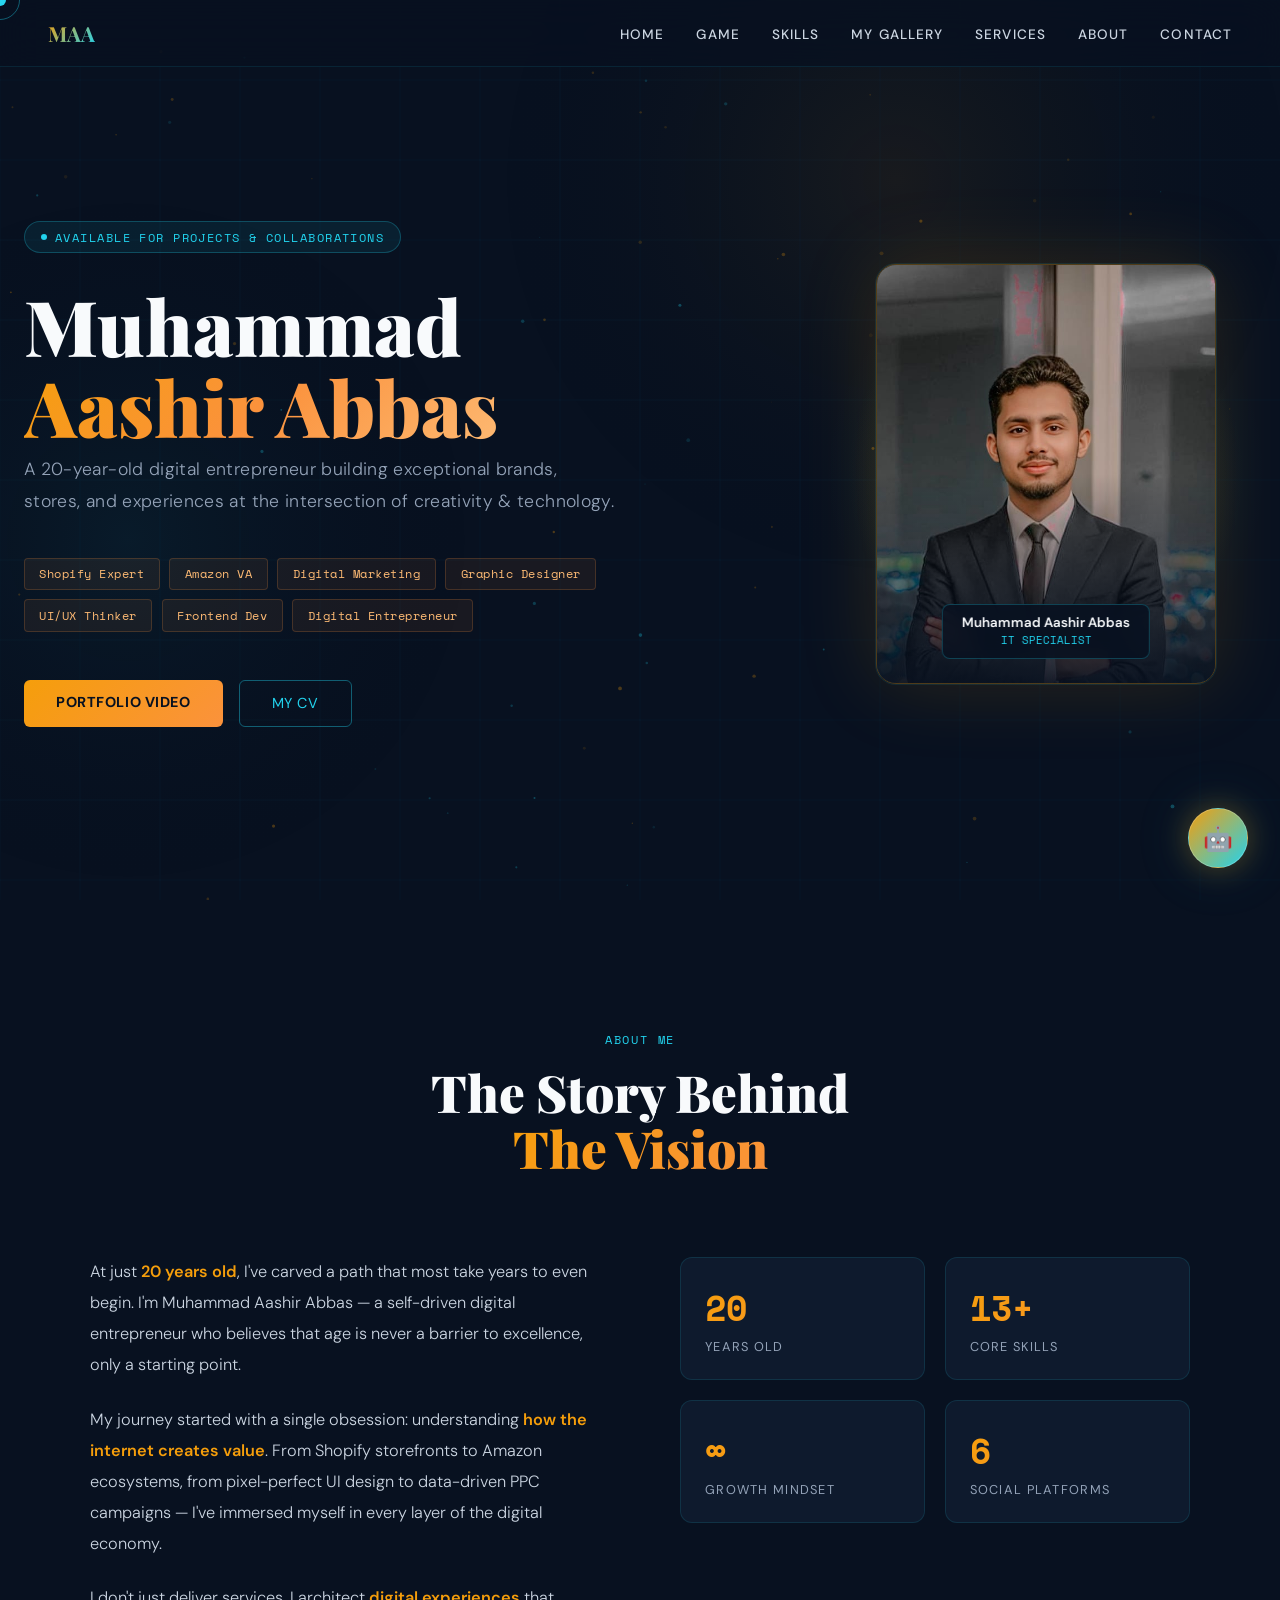
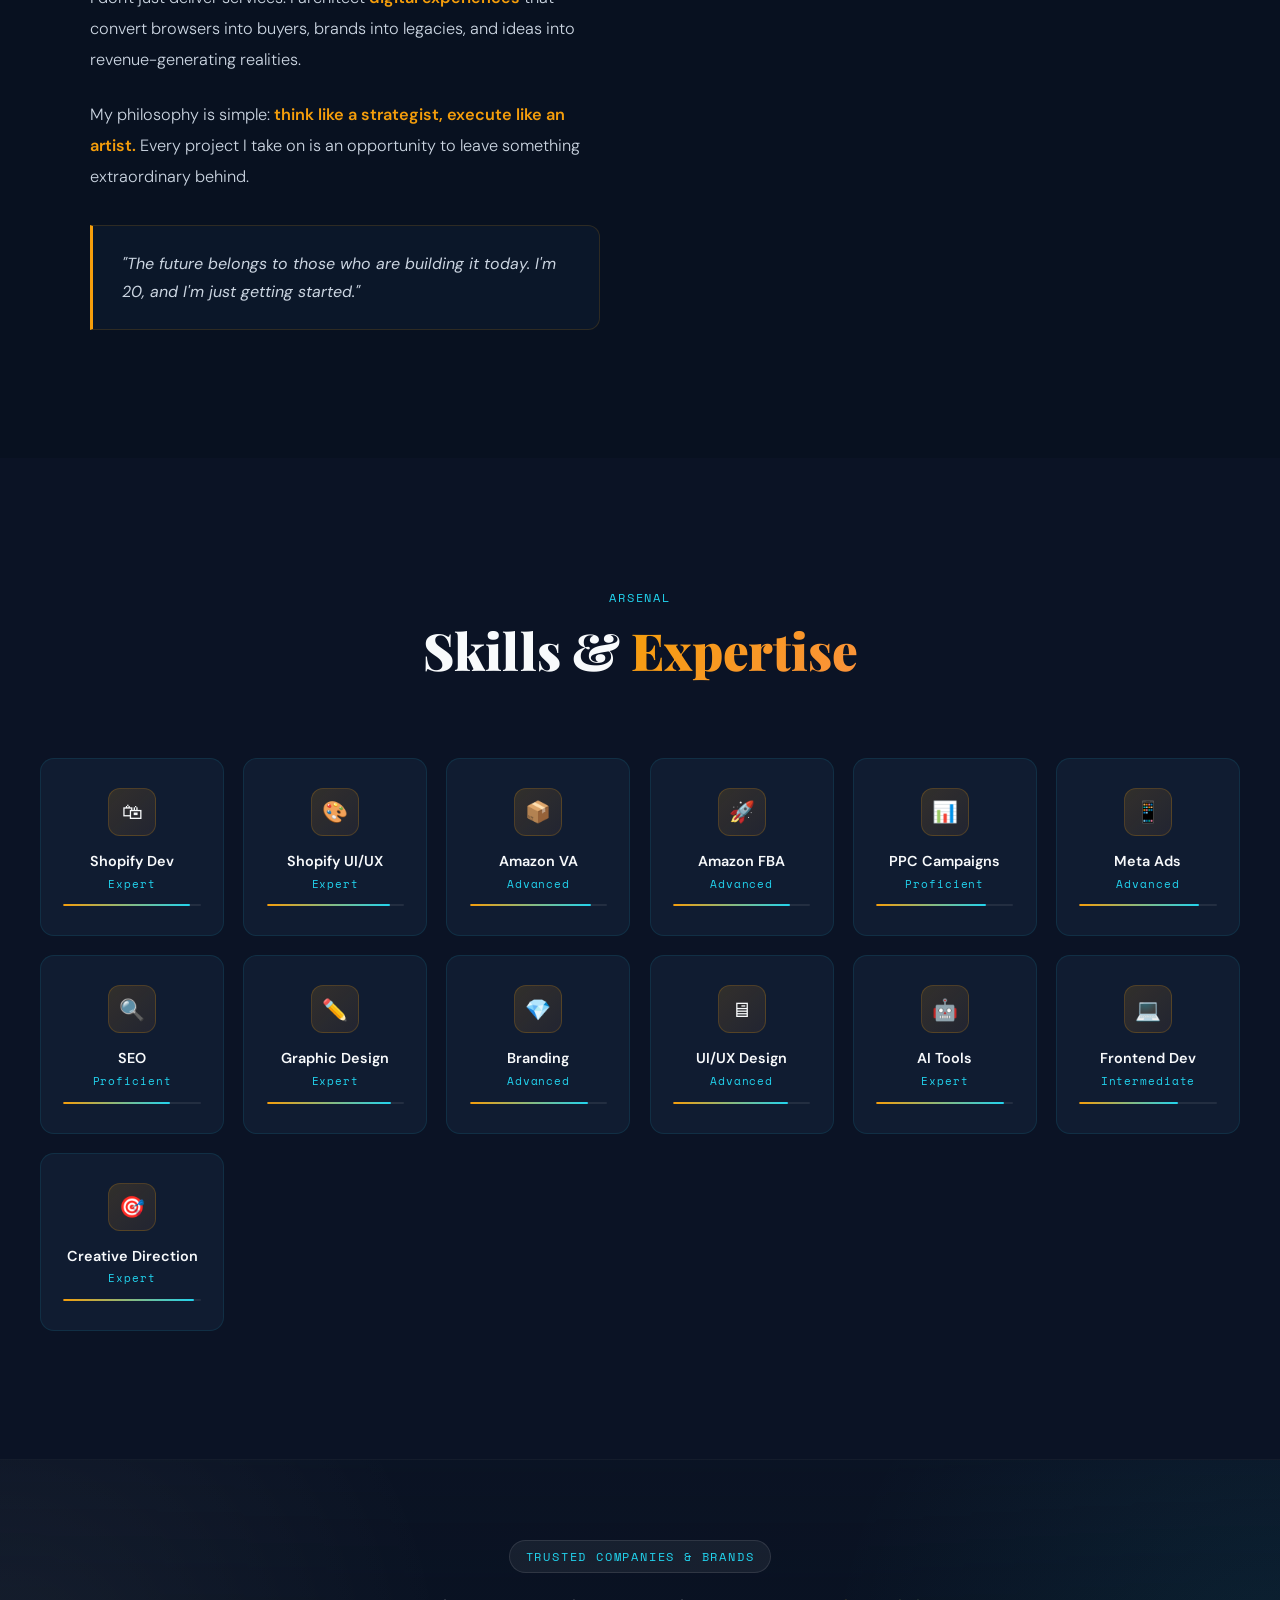
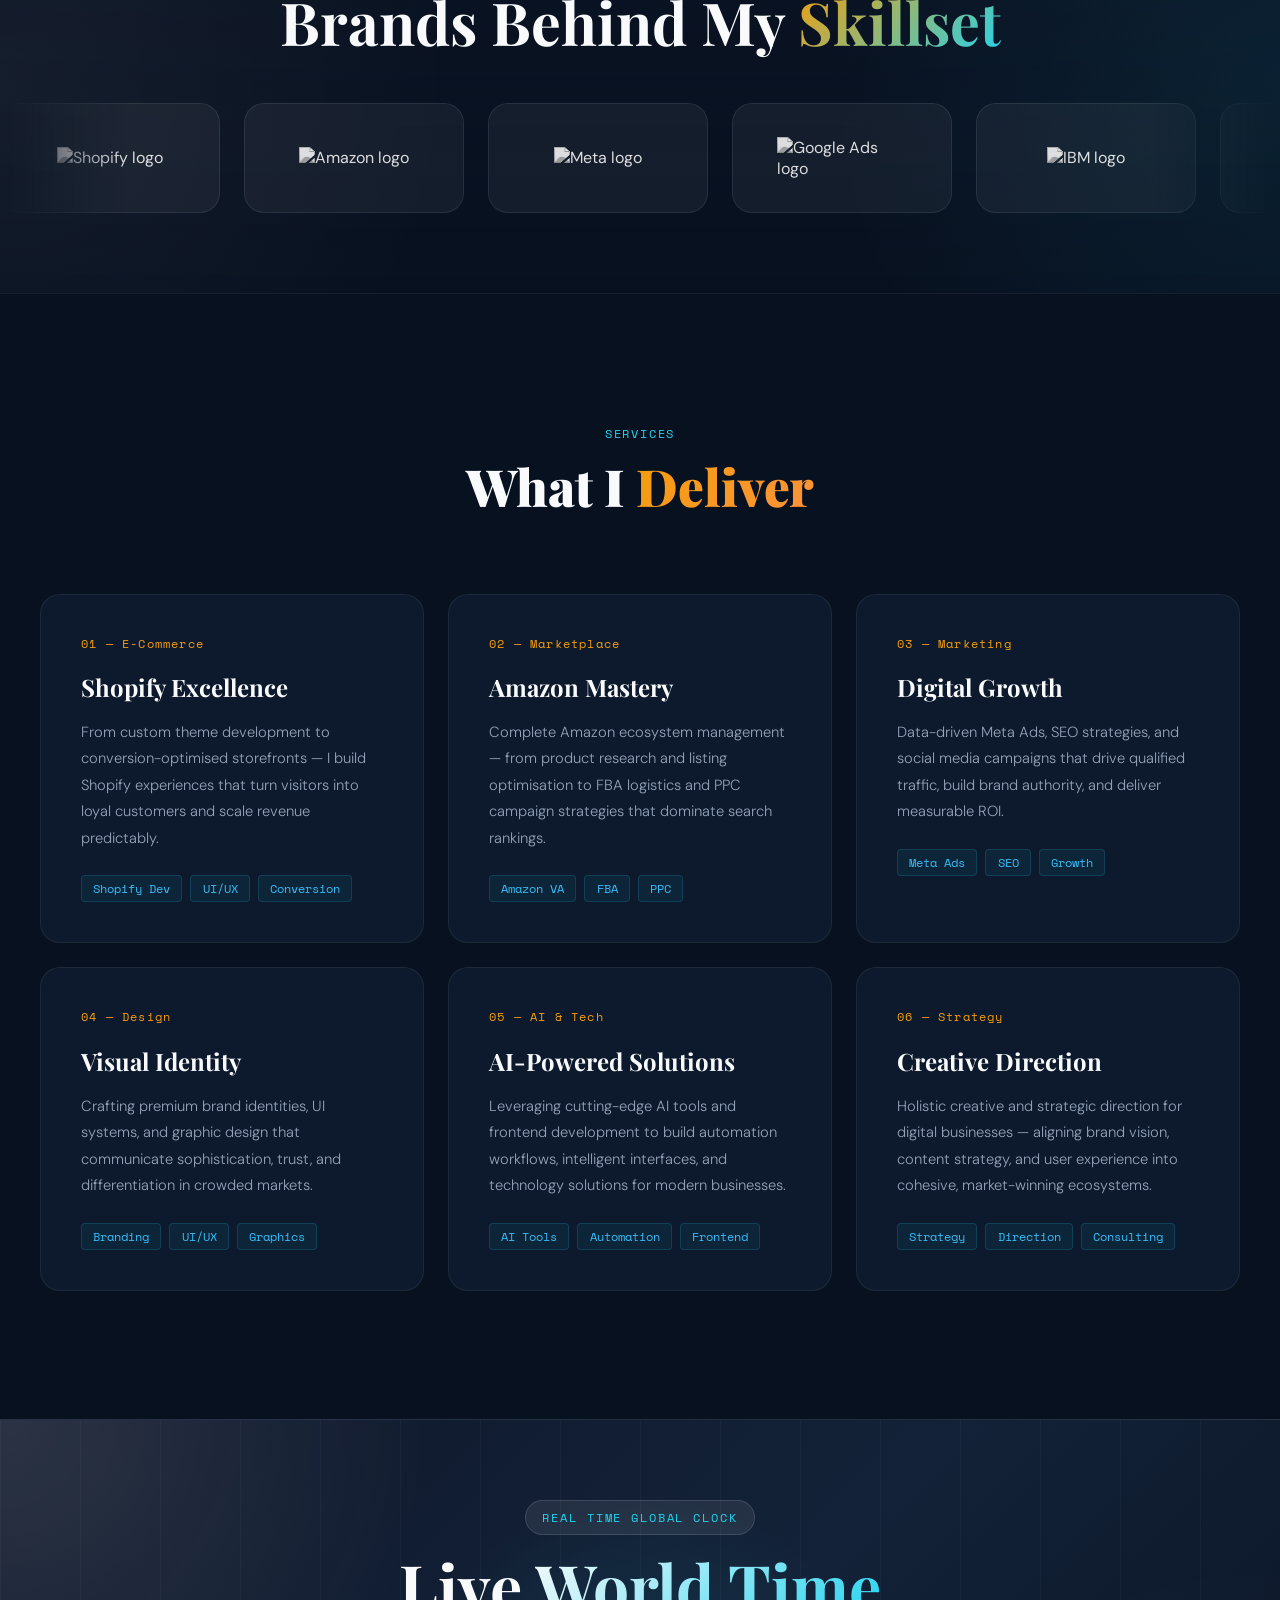
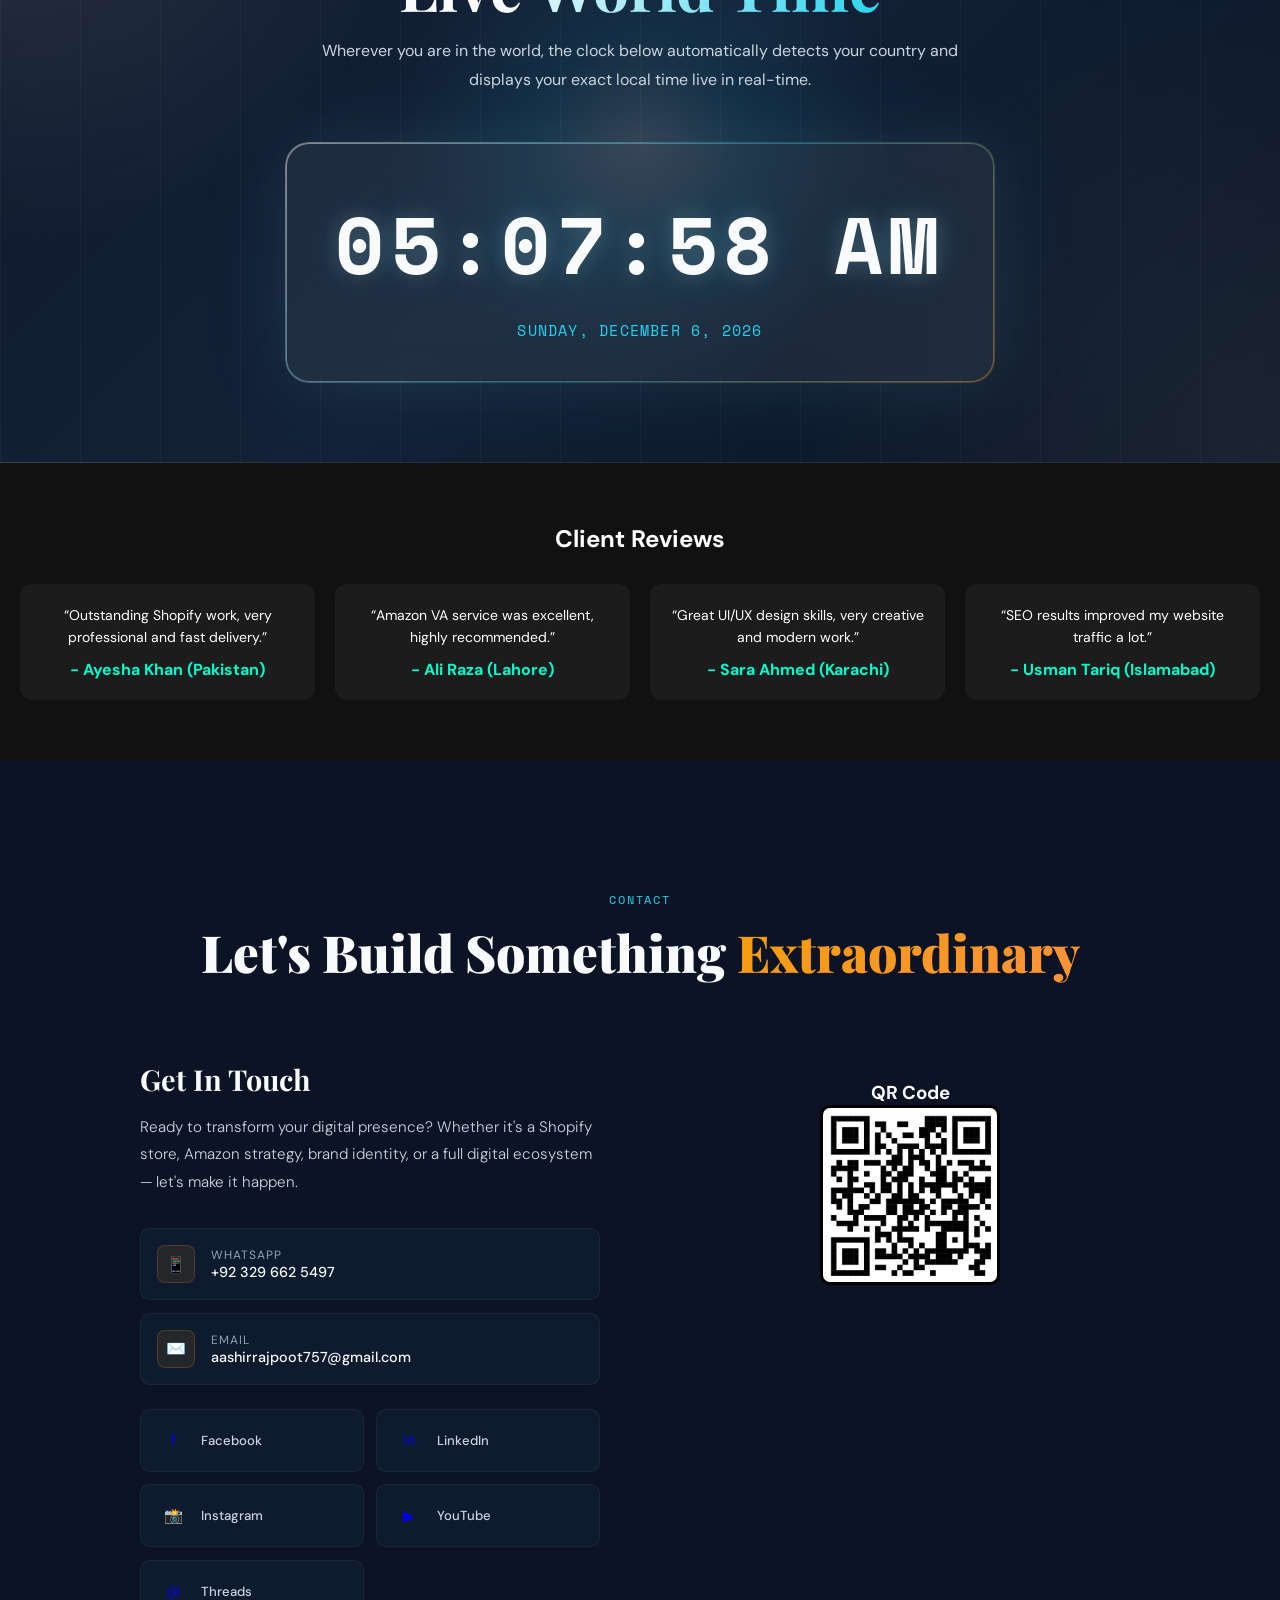
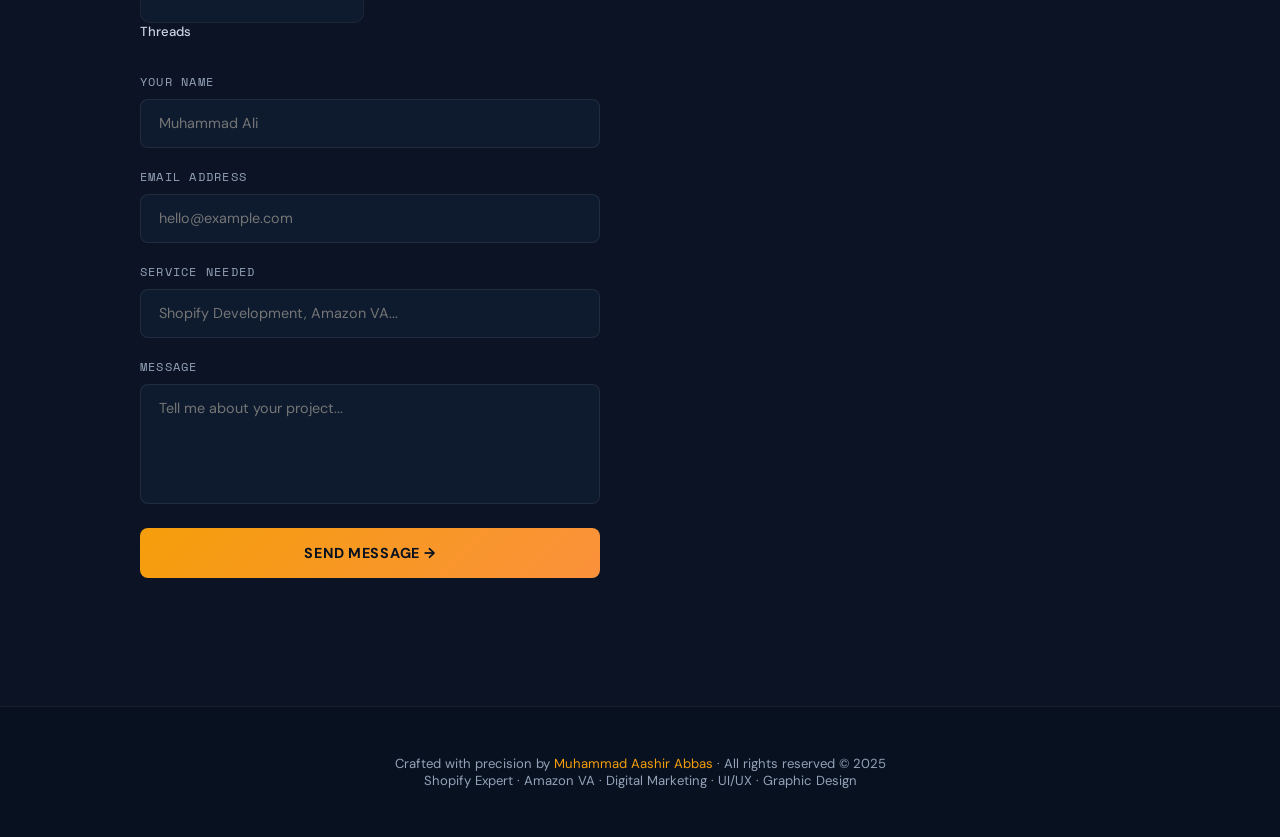
==== commit 372e9448: "mobile responsive fixed" ====
--- a/index.html
+++ b/index.html
@@ -1221,32 +1221,128 @@
       opacity: .6;
     }
 
-    /* RESPONSIVE */
-    @media(max-width:900px) {
-      .hero-grid {
-        grid-template-columns: 1fr;
-        gap: 3rem;
-      }
-
-      .hero-portrait-wrap {
-        display: none;
-      }
-
-      .about-grid {
-        grid-template-columns: 1fr;
-      }
-
-      .contact-grid {
-        grid-template-columns: 1fr;
-      }
-
-      nav {
-        padding: 1rem 1.5rem;
-      }
-
-      .nav-links {
-        display: none;
-      }
+    @media(max-width:900px){
+
+  nav{
+    padding:1rem;
+    flex-direction:column;
+    gap:1rem;
+  }
+
+  .nav-logo{
+    font-size:1.5rem;
+  }
+
+  .nav-links{
+    display:flex;
+    flex-wrap:wrap;
+    justify-content:center;
+    gap:.8rem;
+  }
+
+  .nav-links a{
+    font-size:.72rem;
+  }
+
+  #hero{
+    padding:9rem 1.2rem 4rem;
+  }
+
+  .hero-grid{
+    grid-template-columns:1fr;
+    gap:2rem;
+  }
+
+  .hero-text{
+    max-width:100%;
+    text-align:center;
+  }
+
+  .hero-name{
+    font-size:3rem;
+    line-height:1.1;
+  }
+
+  .hero-subtitle{
+    font-size:1rem;
+    line-height:1.7;
+  }
+
+  .hero-subtitle br{
+    display:none;
+  }
+
+  .hero-roles{
+    justify-content:center;
+  }
+
+  .hero-cta{
+    justify-content:center;
+  }
+
+  /* IMAGE MOBILE PAR SHOW HOGI */
+
+  .hero-portrait-wrap{
+    display:flex;
+    justify-content:center;
+    order:-1;
+  }
+
+  .portrait-frame{
+    width:280px;
+    height:360px;
+  }
+
+  .portrait-glow{
+    width:280px;
+    height:280px;
+  }
+
+  .portrait-glow-2{
+    width:340px;
+    height:340px;
+  }
+
+  .stat-card{
+    display:none;
+  }
+
+  .about-grid,
+  .contact-grid{
+    grid-template-columns:1fr;
+  }
+
+  #about,
+  #skills,
+  #services,
+  #contact{
+    padding-left:1.2rem;
+    padding-right:1.2rem;
+  }
+
+  .services-grid{
+    grid-template-columns:1fr;
+  }
+
+  .skills-grid{
+    grid-template-columns:1fr 1fr;
+  }
+
+  .pricing-grid{
+    grid-template-columns:1fr;
+  }
+
+  .social-grid{
+    grid-template-columns:1fr;
+  }
+
+  .ai-panel{
+    width:90vw;
+    right:-10px;
+  }
+
+}
+
 
       #hero,
       #about,
@@ -1261,7 +1357,7 @@
       .stat-card.right {
         display: none;
       }
-    }
+    
     /* IMAGE POPUP */
 
 .popup{
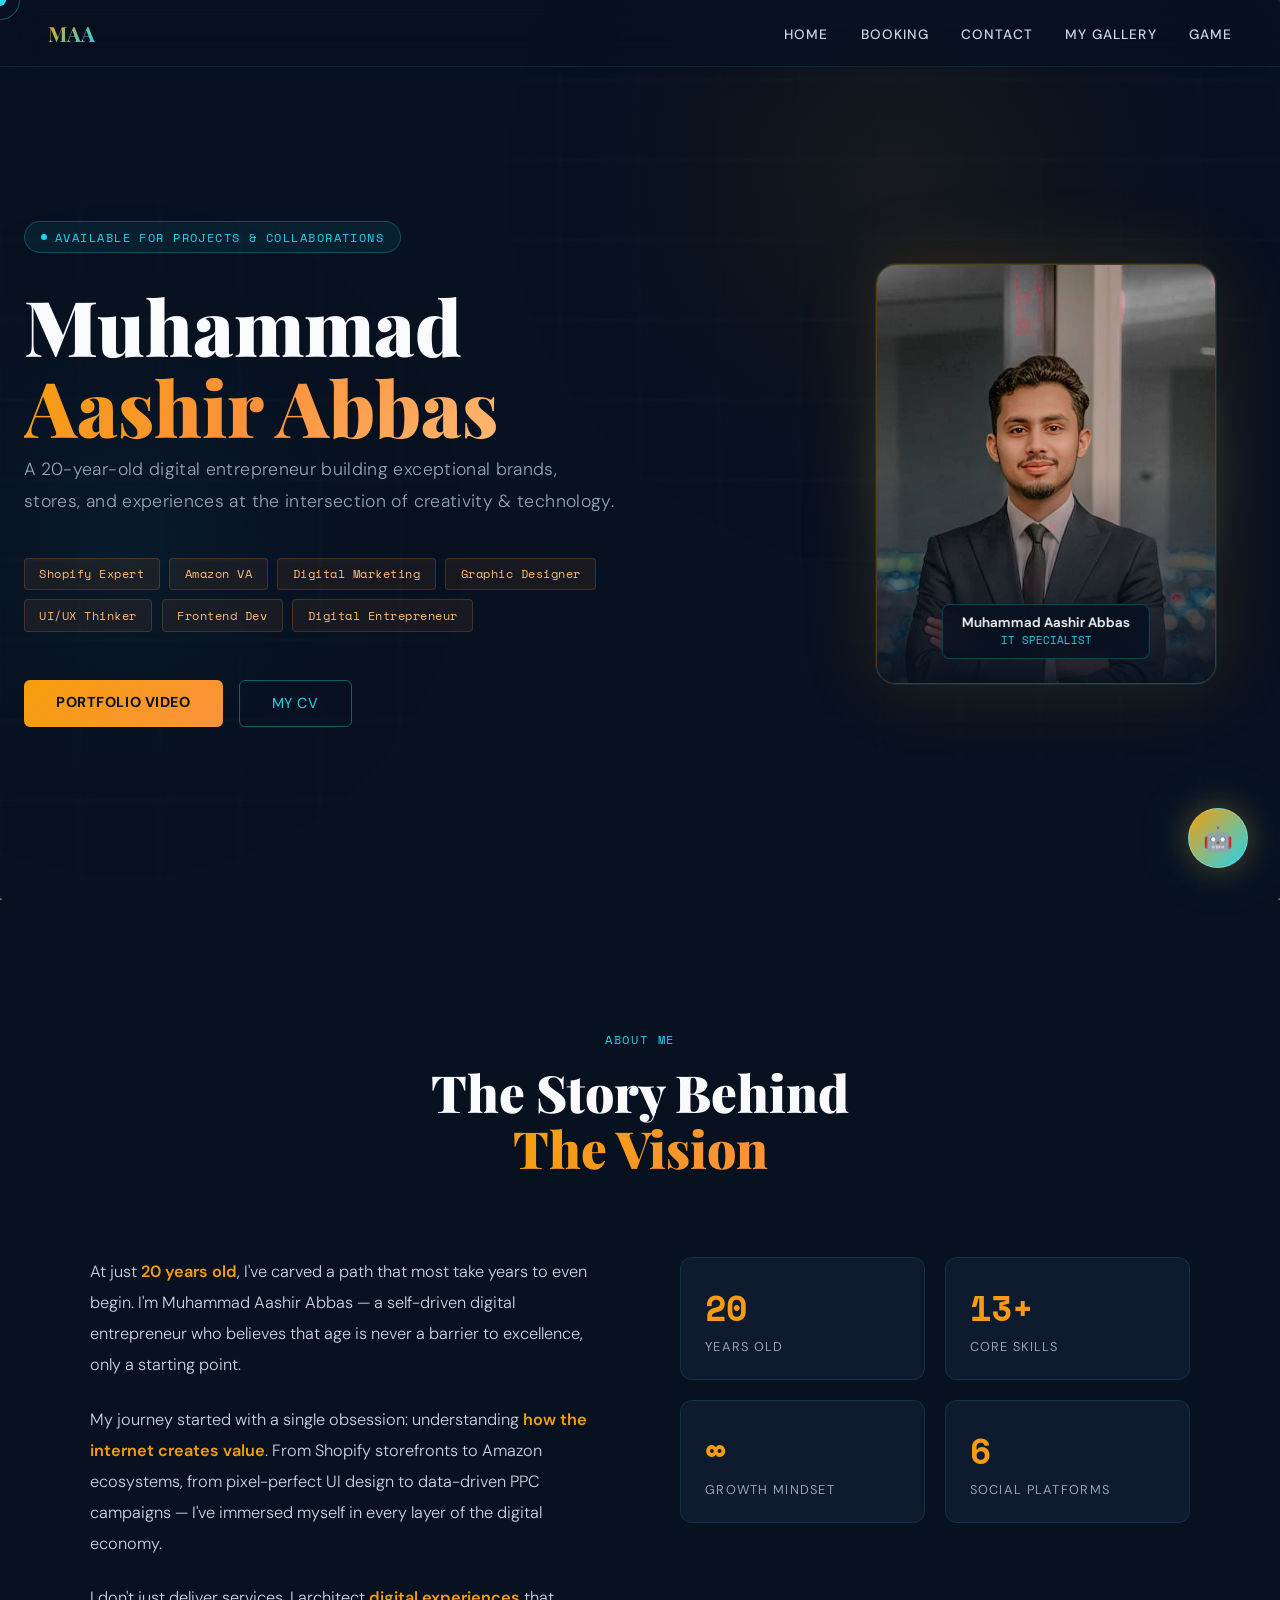
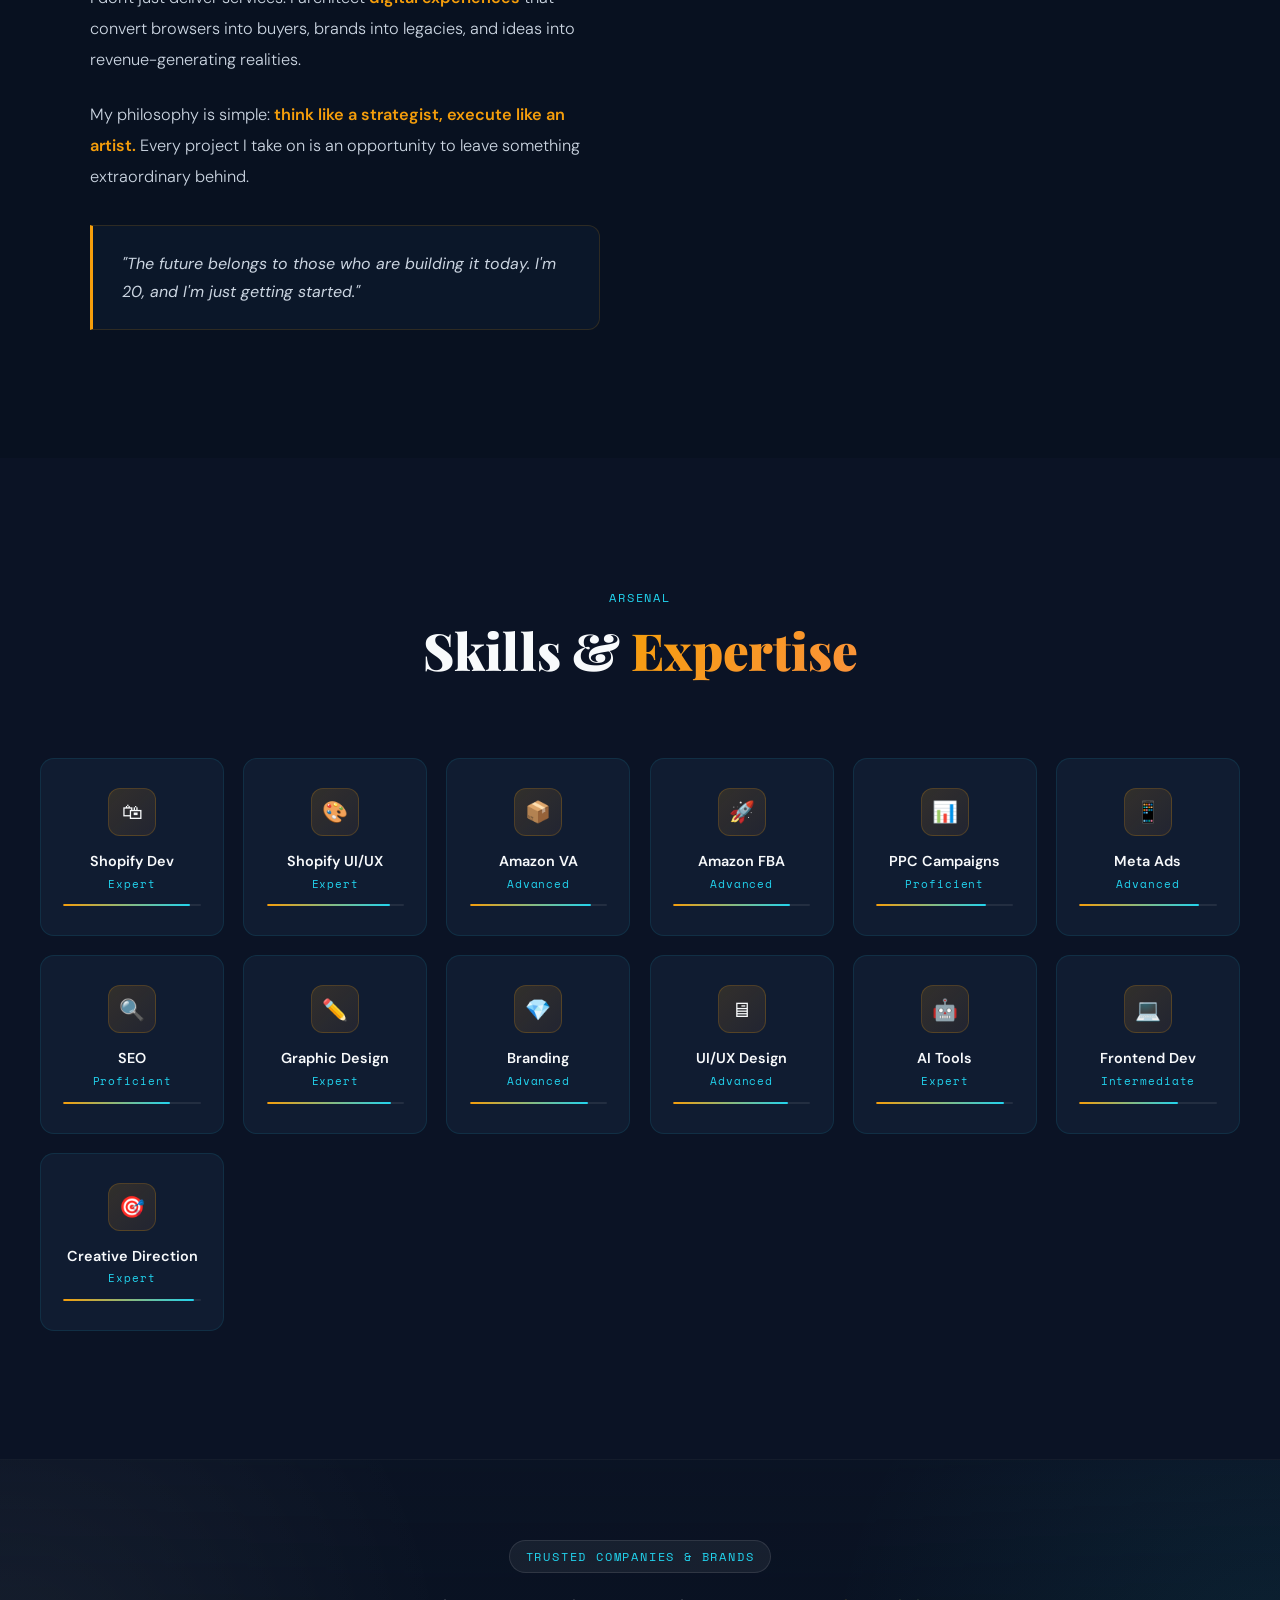
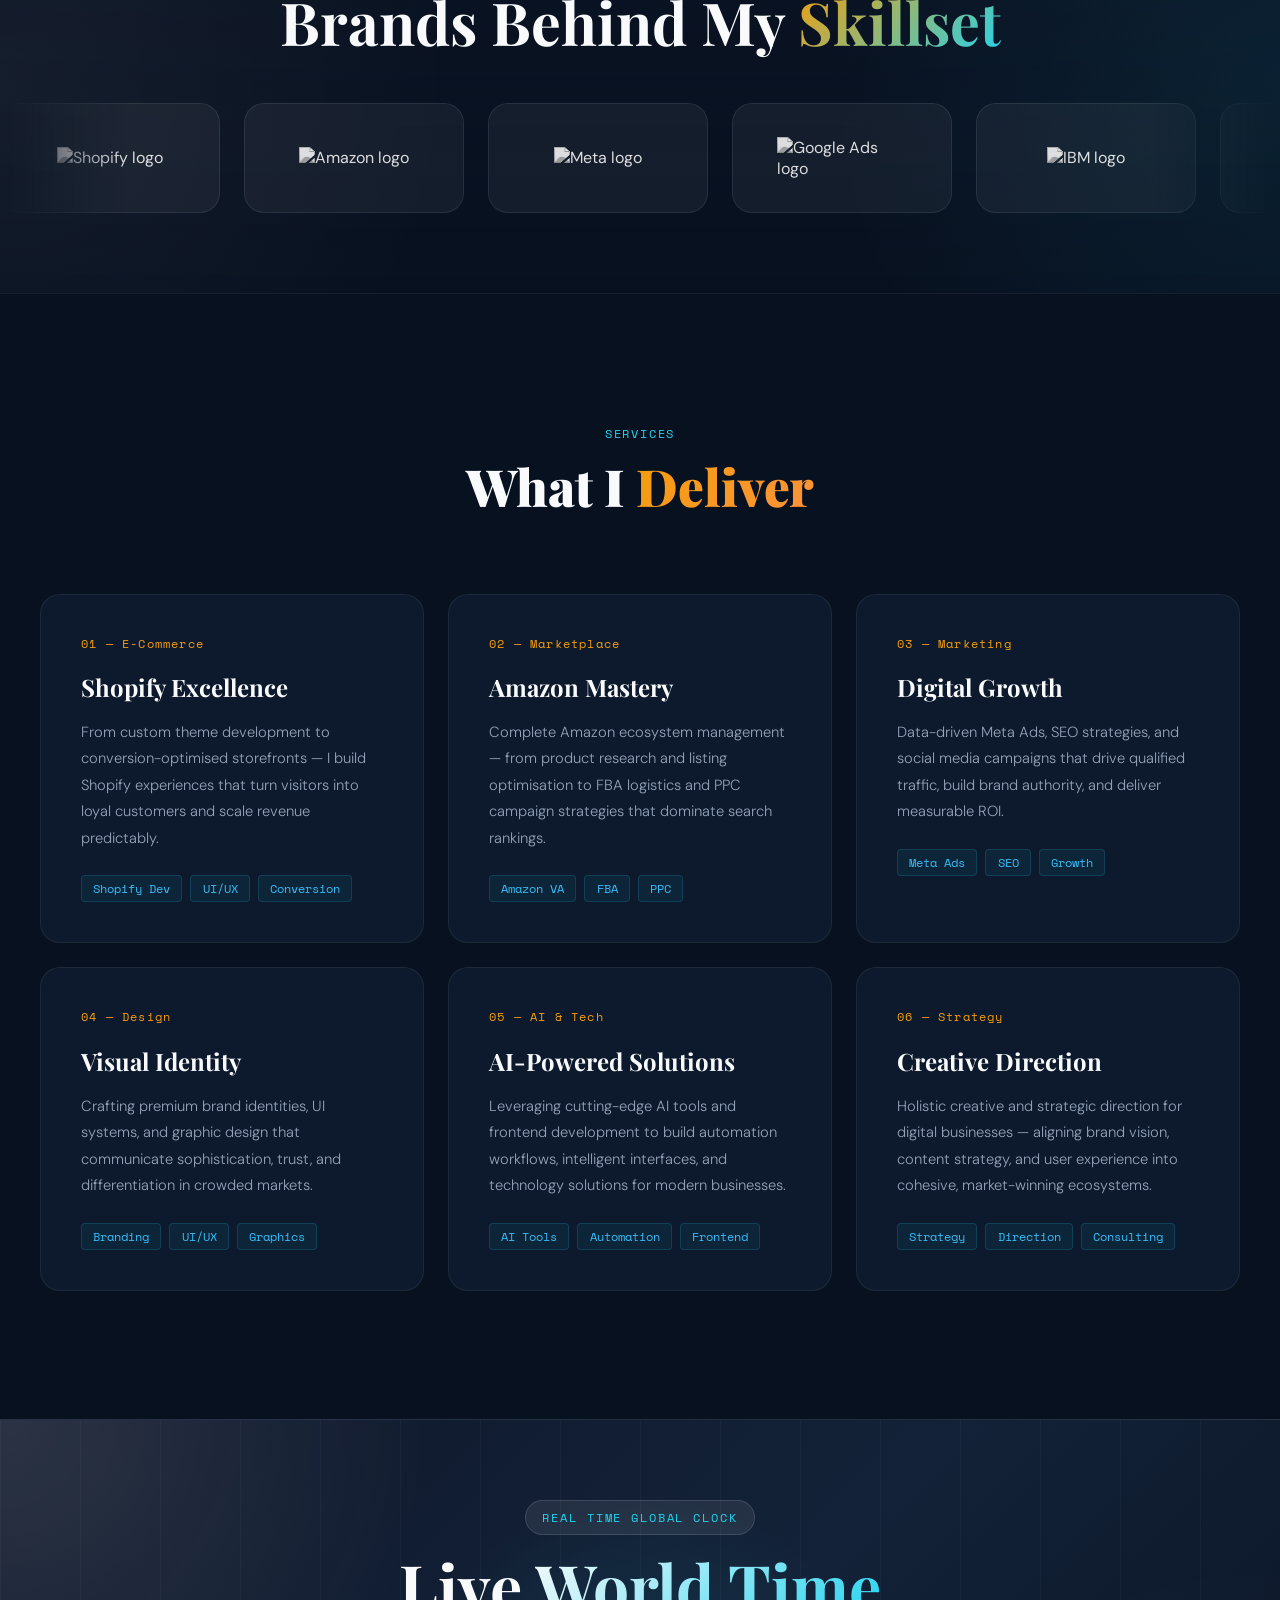
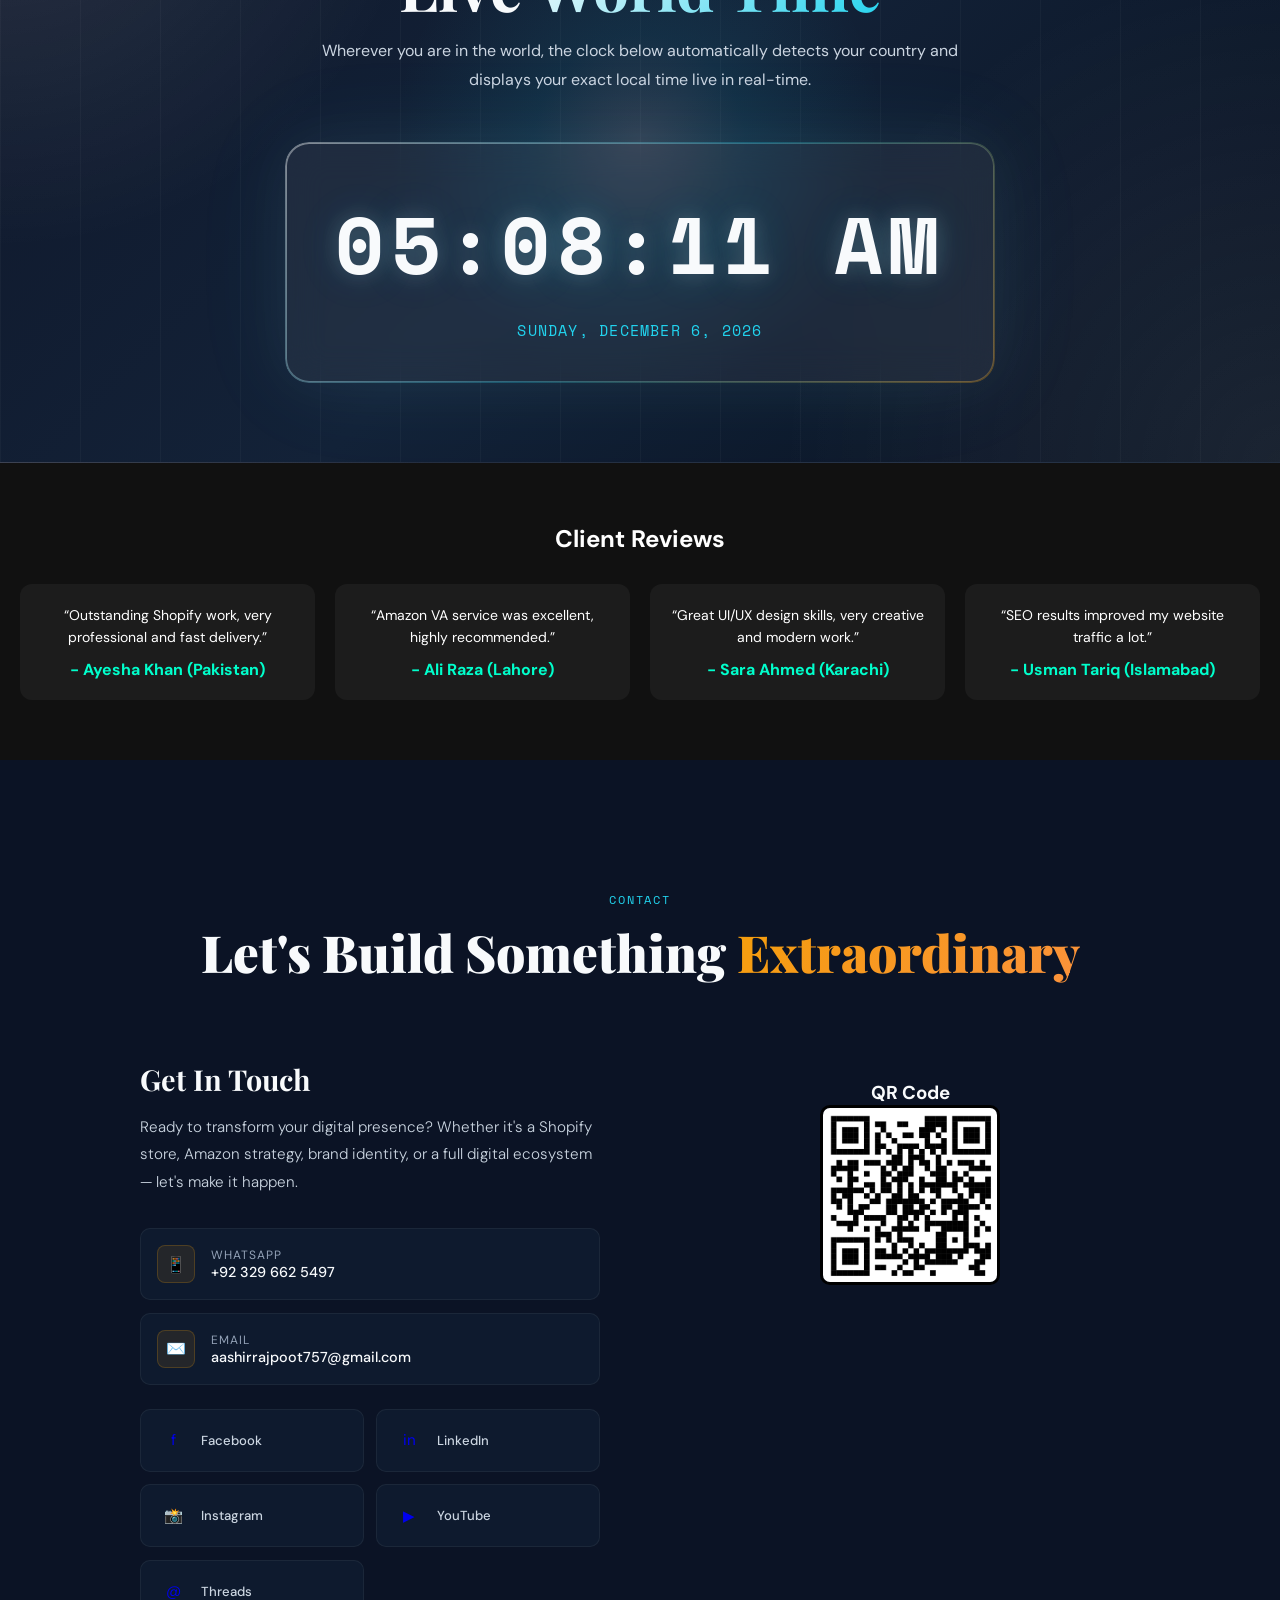
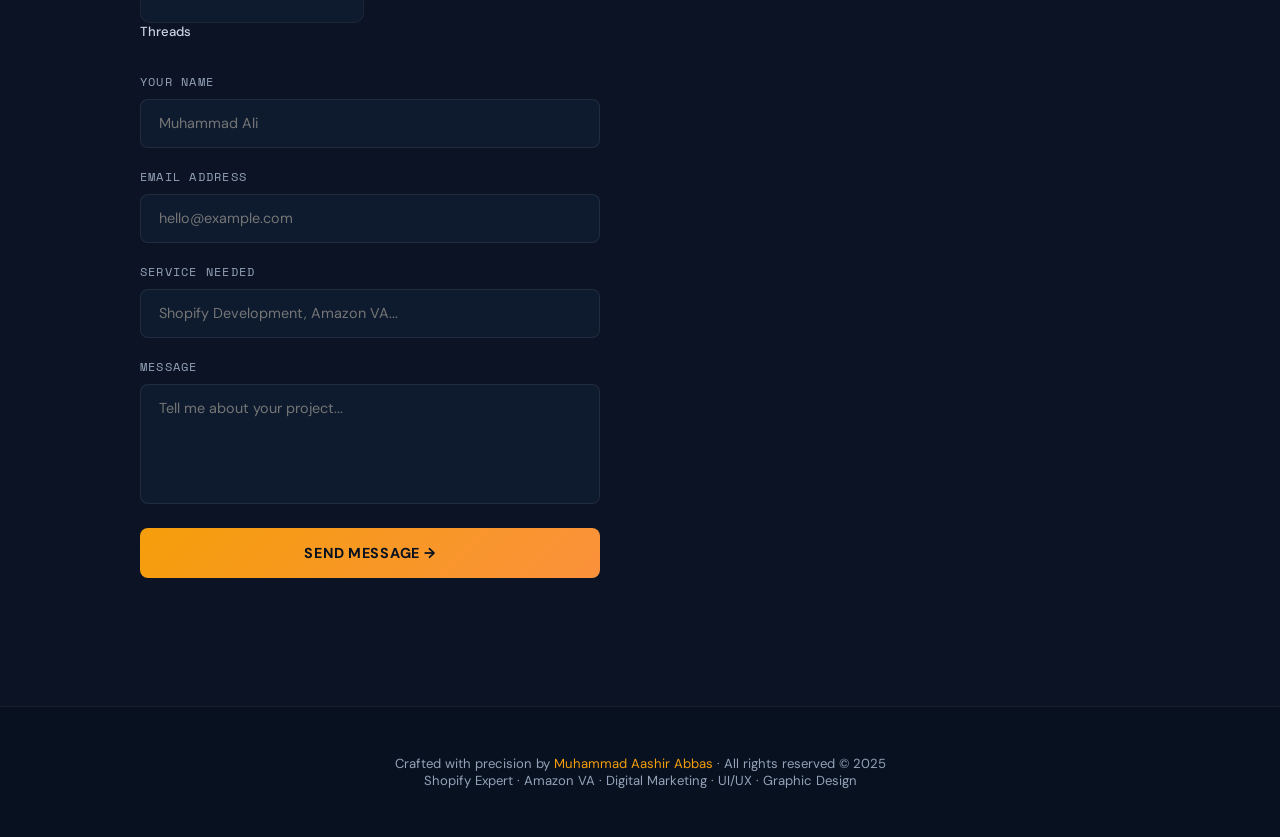
==== commit d4f70c0b: "Update navigation links in index.html" ====
--- a/index.html
+++ b/index.html
@@ -2058,12 +2058,10 @@
     <div class="nav-logo">MAA</div>
     <ul class="nav-links">
       <li><a href="#hero">Home</a></li>
+      <li><a href="booking.html">Booking</a></li>
+      <li><a href="#contact">Contact</a></li>
+      <li><a href="gallery.html">My Gallery</a></li>
       <li><a href="Game.html">Game</a></li>
-      <li><a href="#skills">Skills</a></li>
-      <li><a href="gallery.html">My Gallery</a></li>
-      <li><a href="#services">Services</a></li>
-      <li><a href="#about">About</a></li>
-      <li><a href="#contact">Contact</a></li>
     </ul>
   </nav>
 
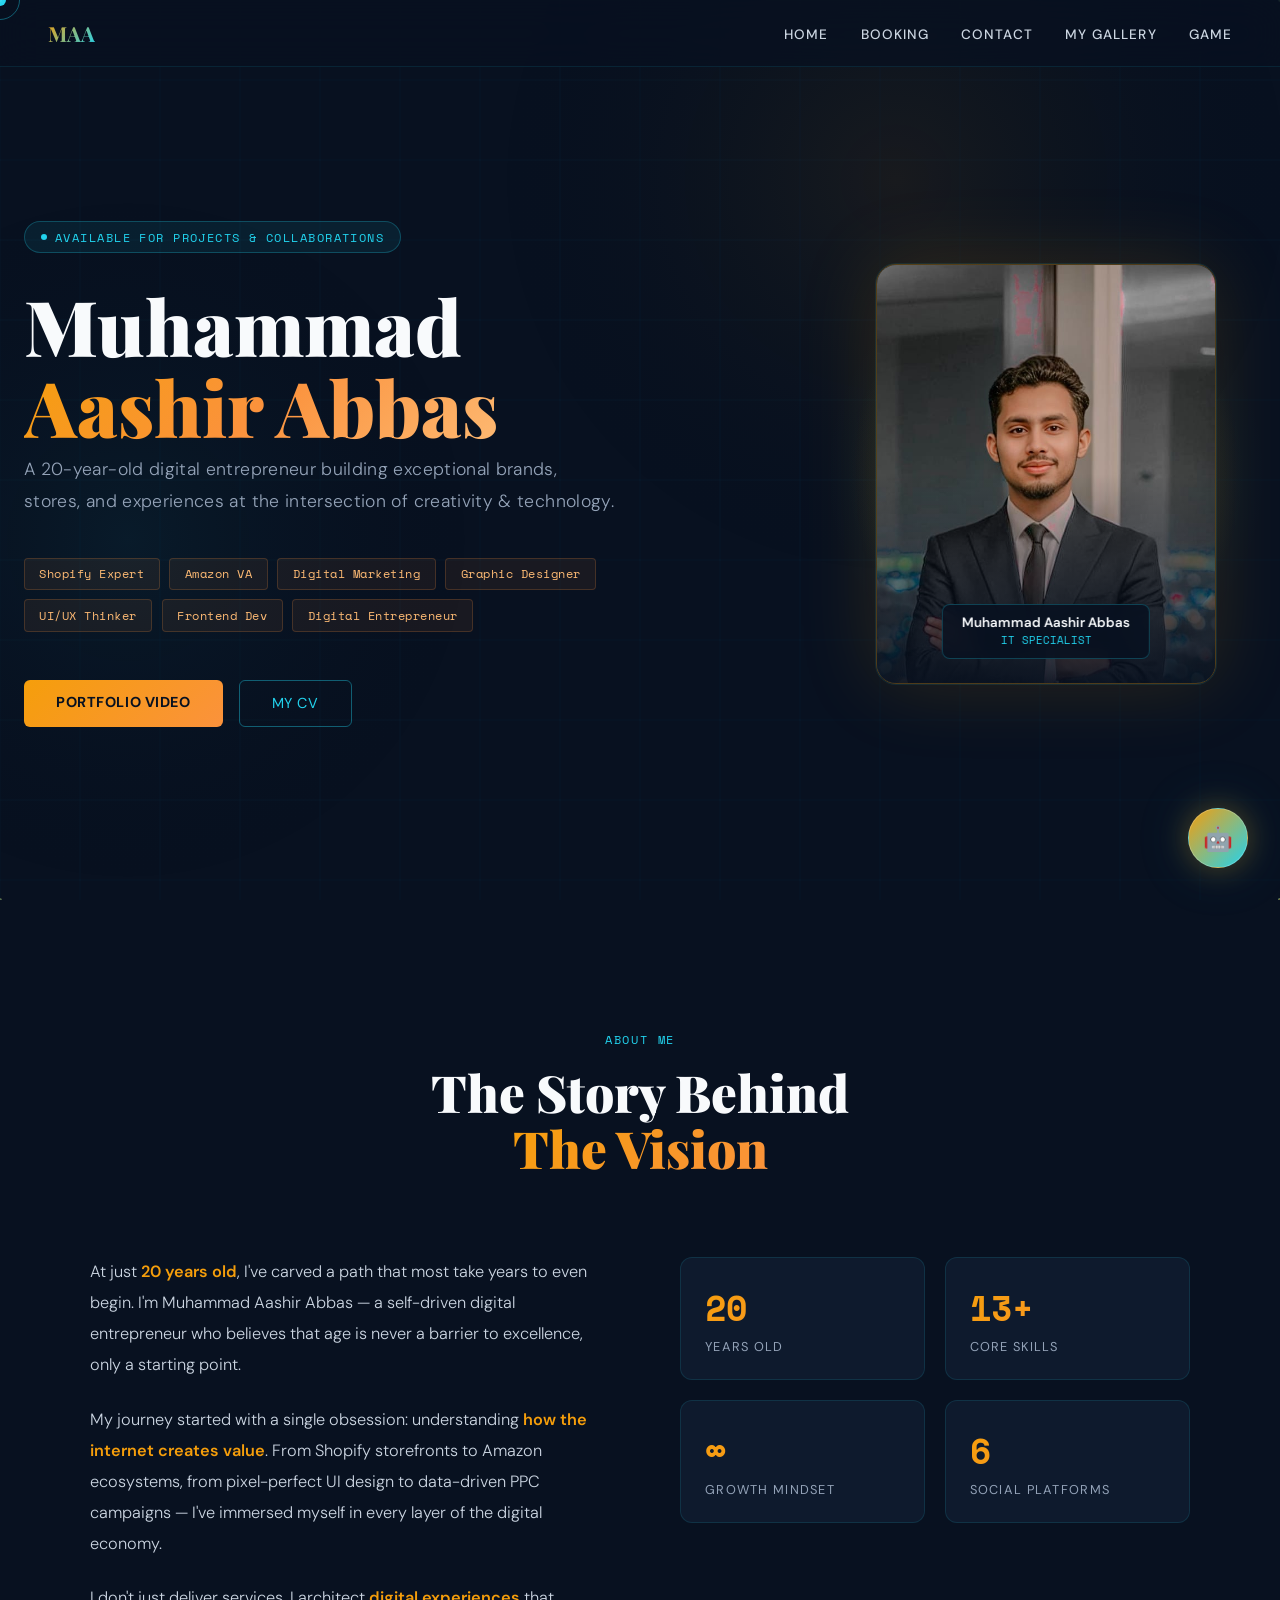
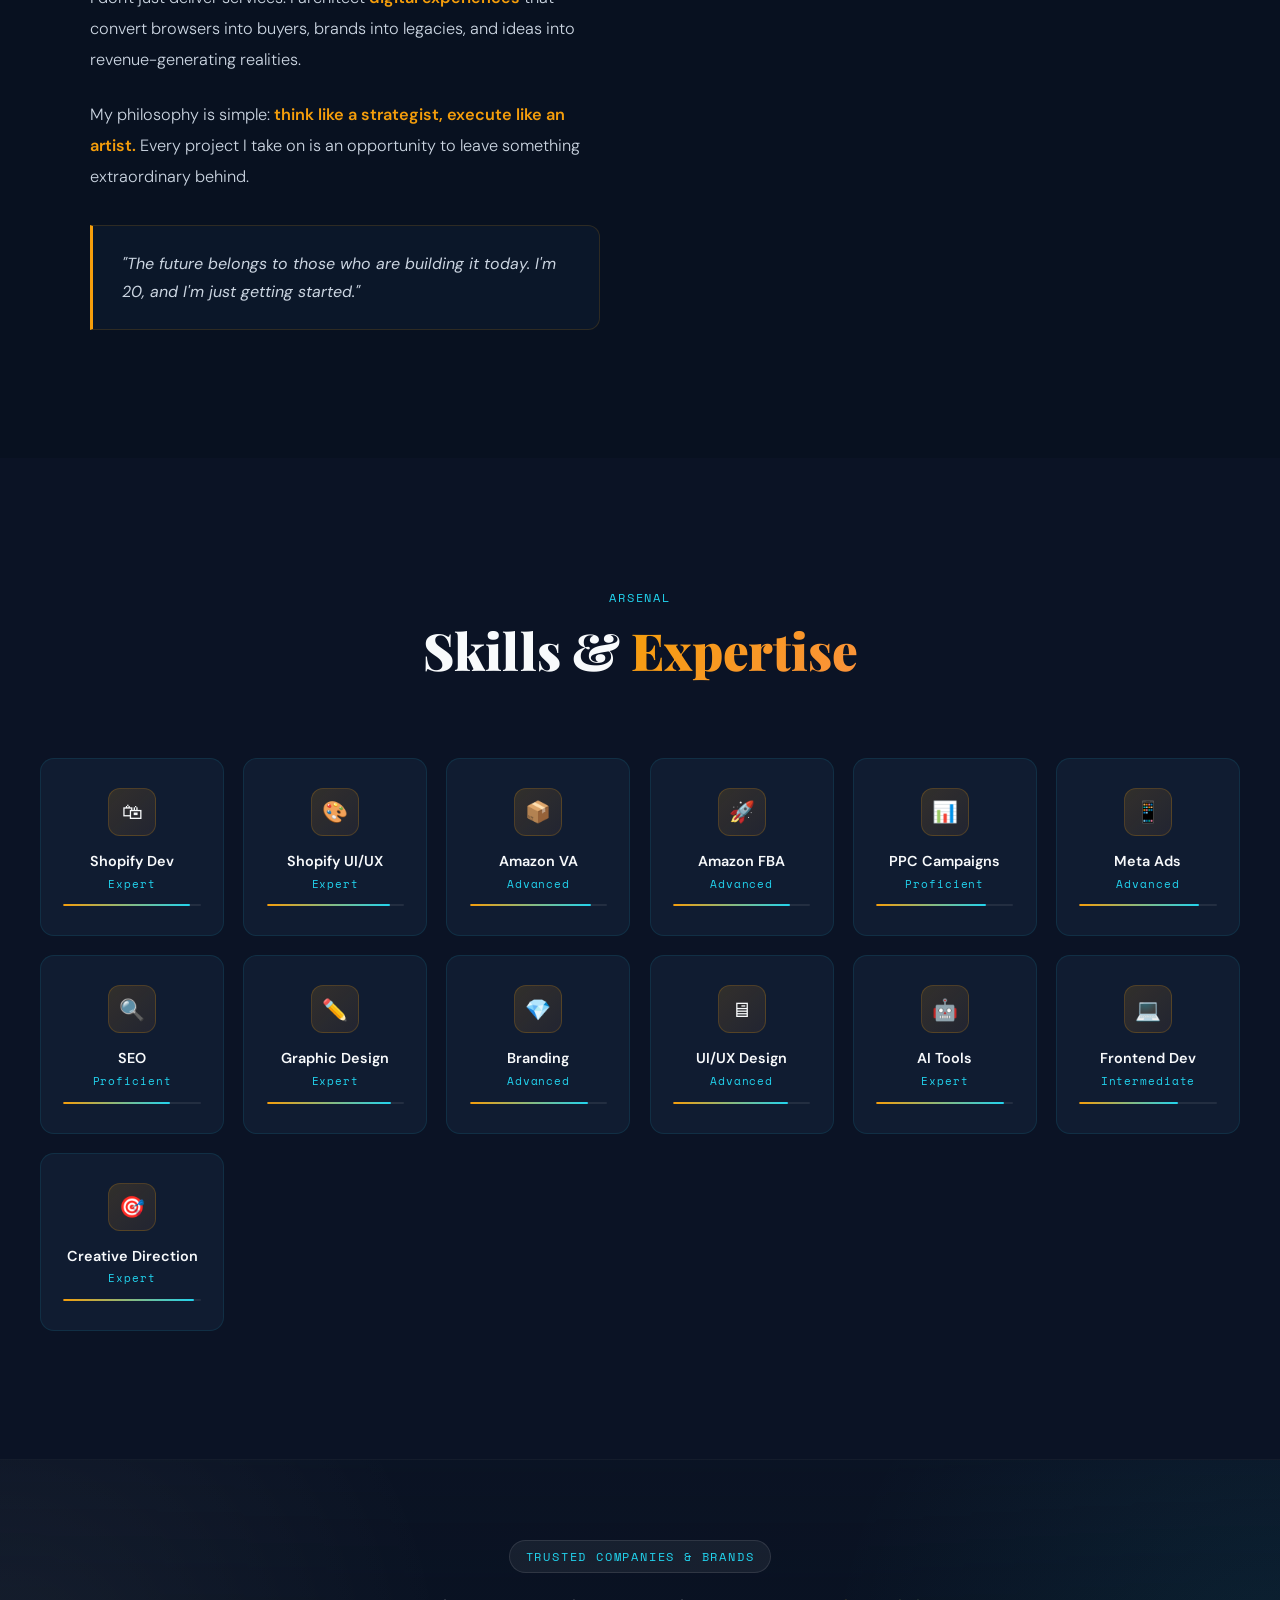
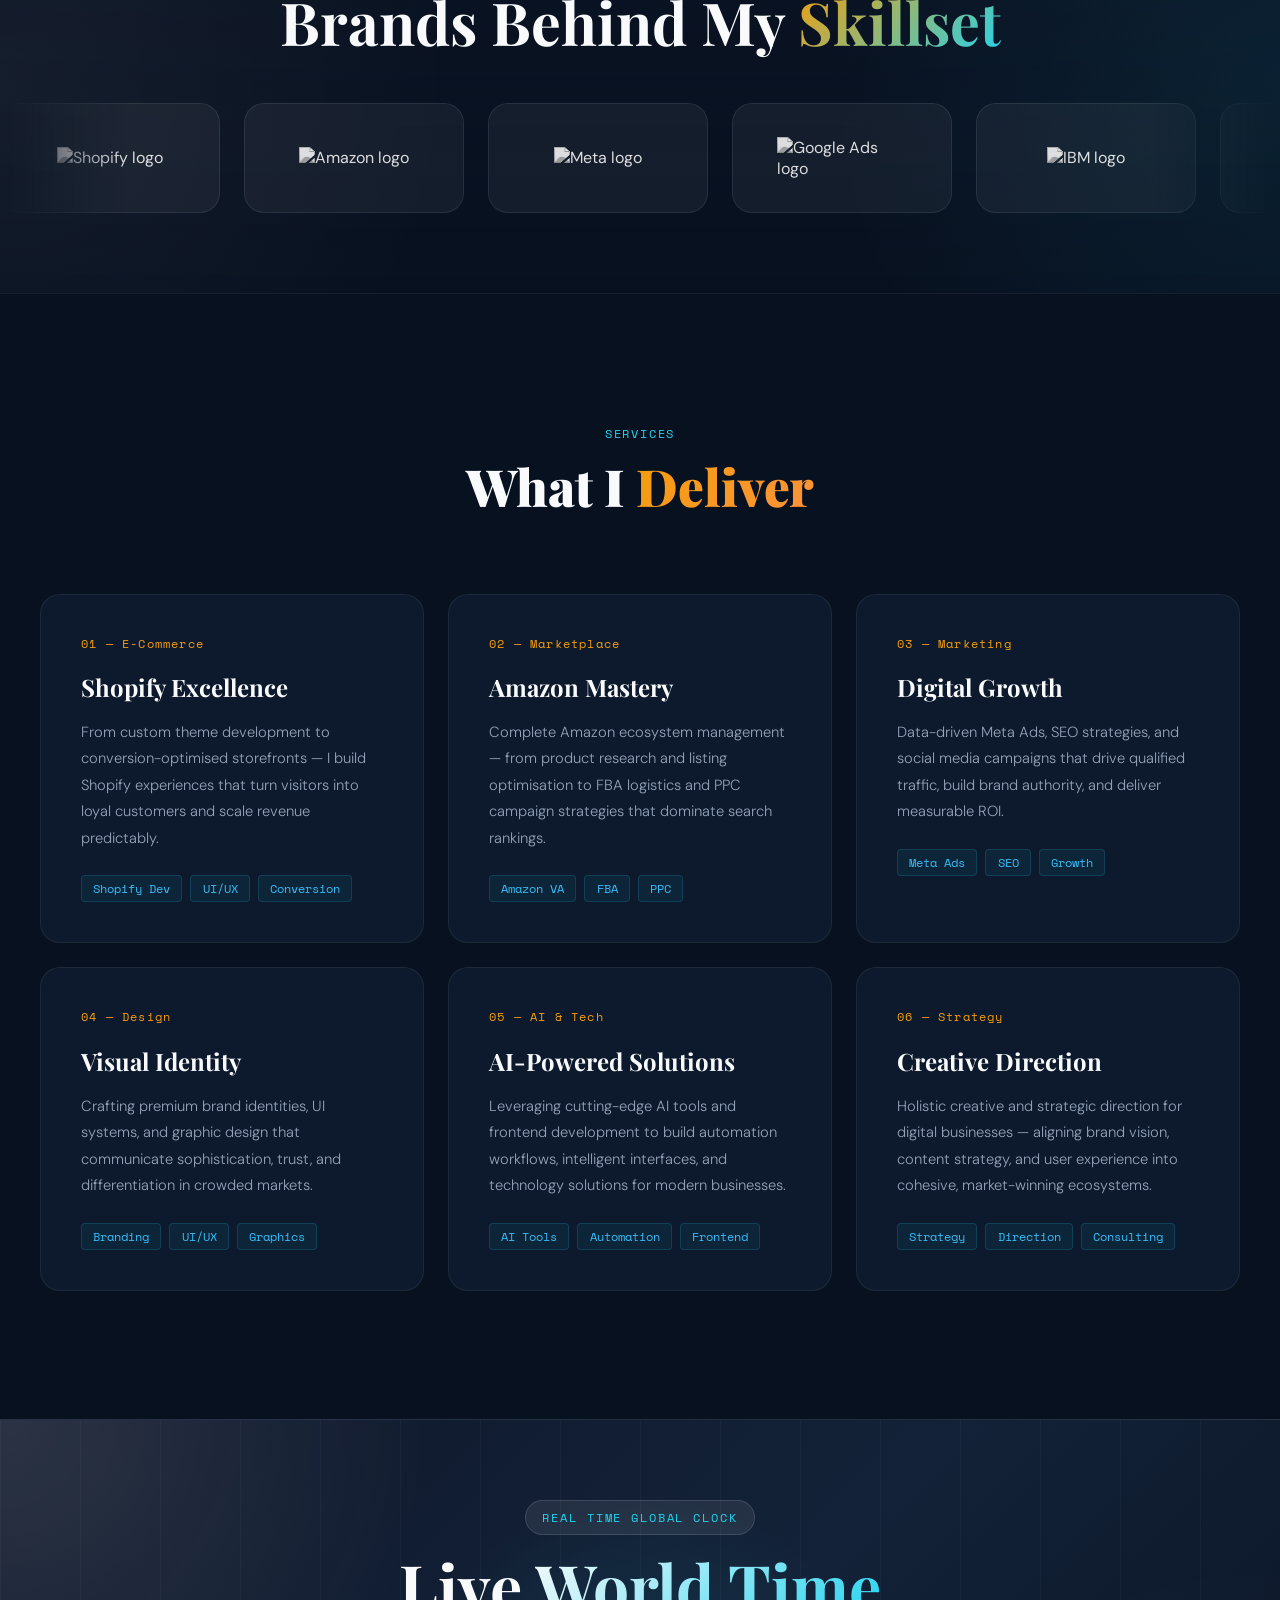
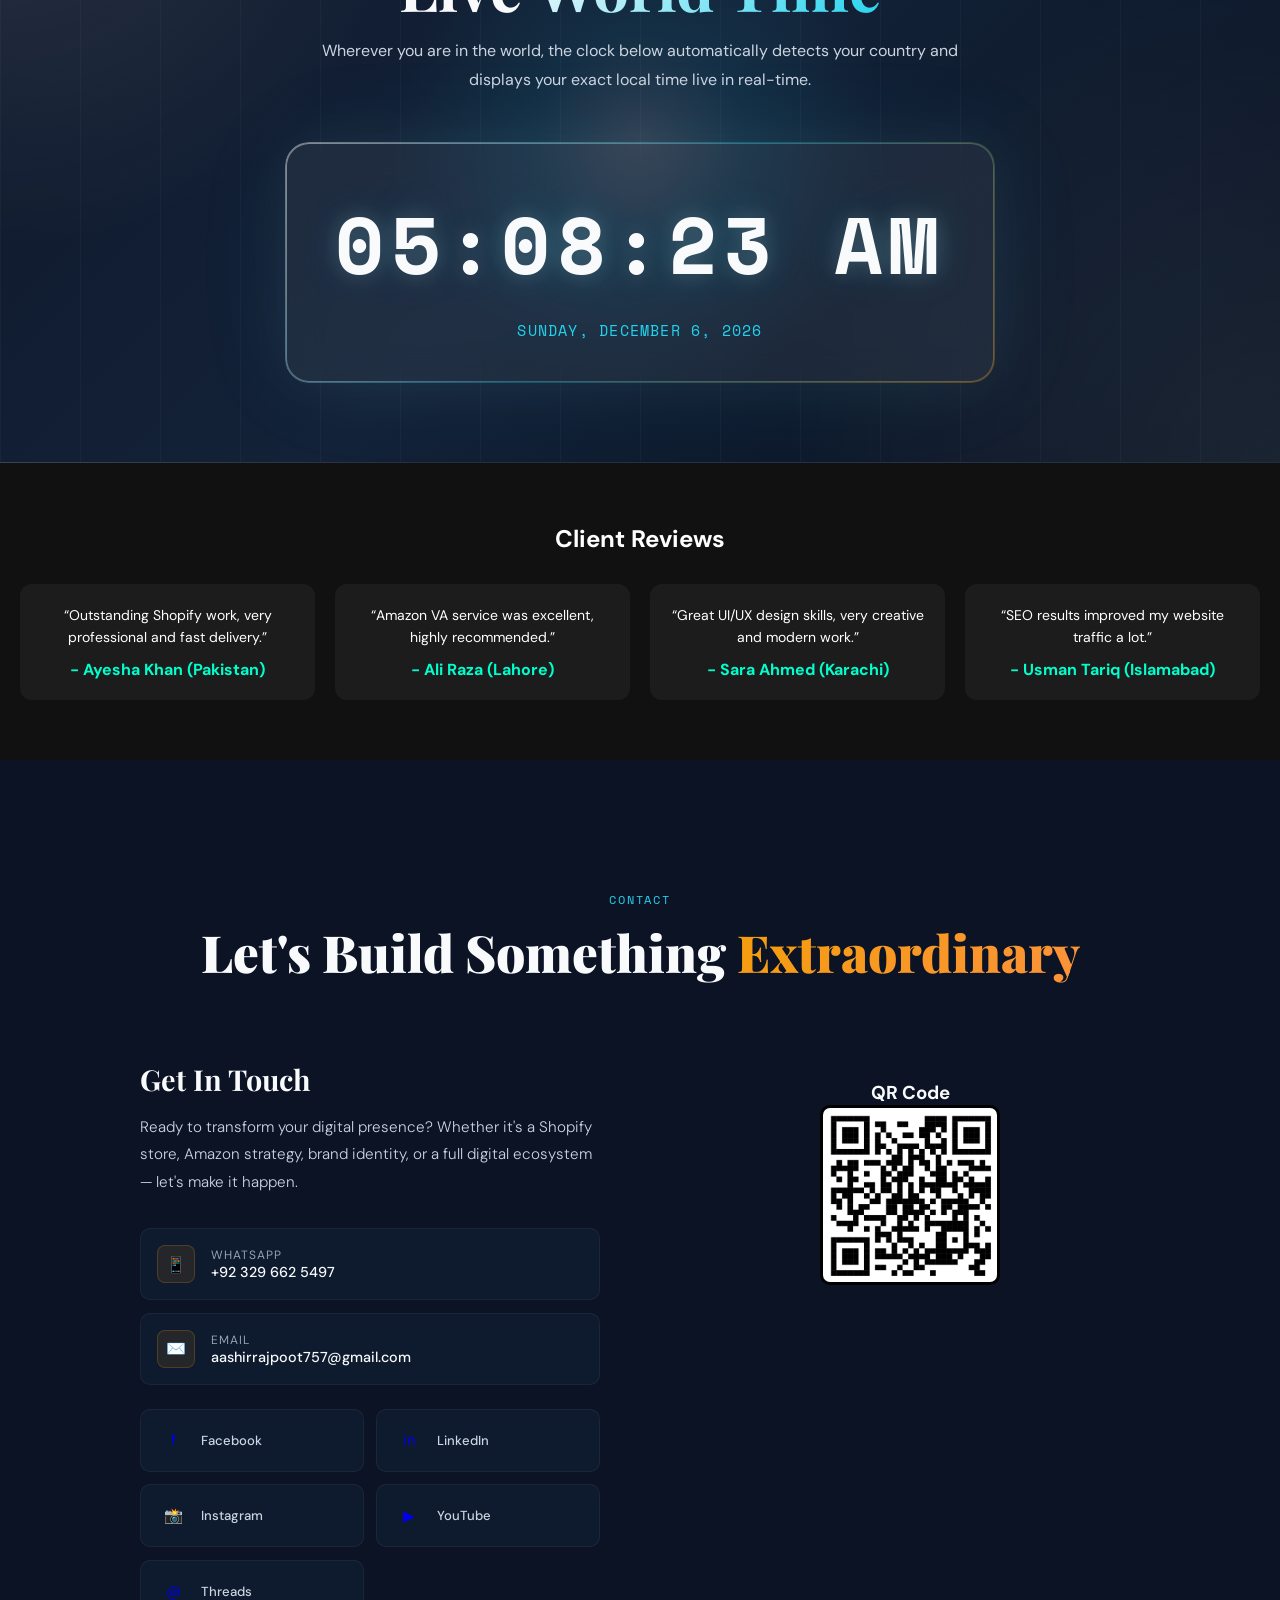
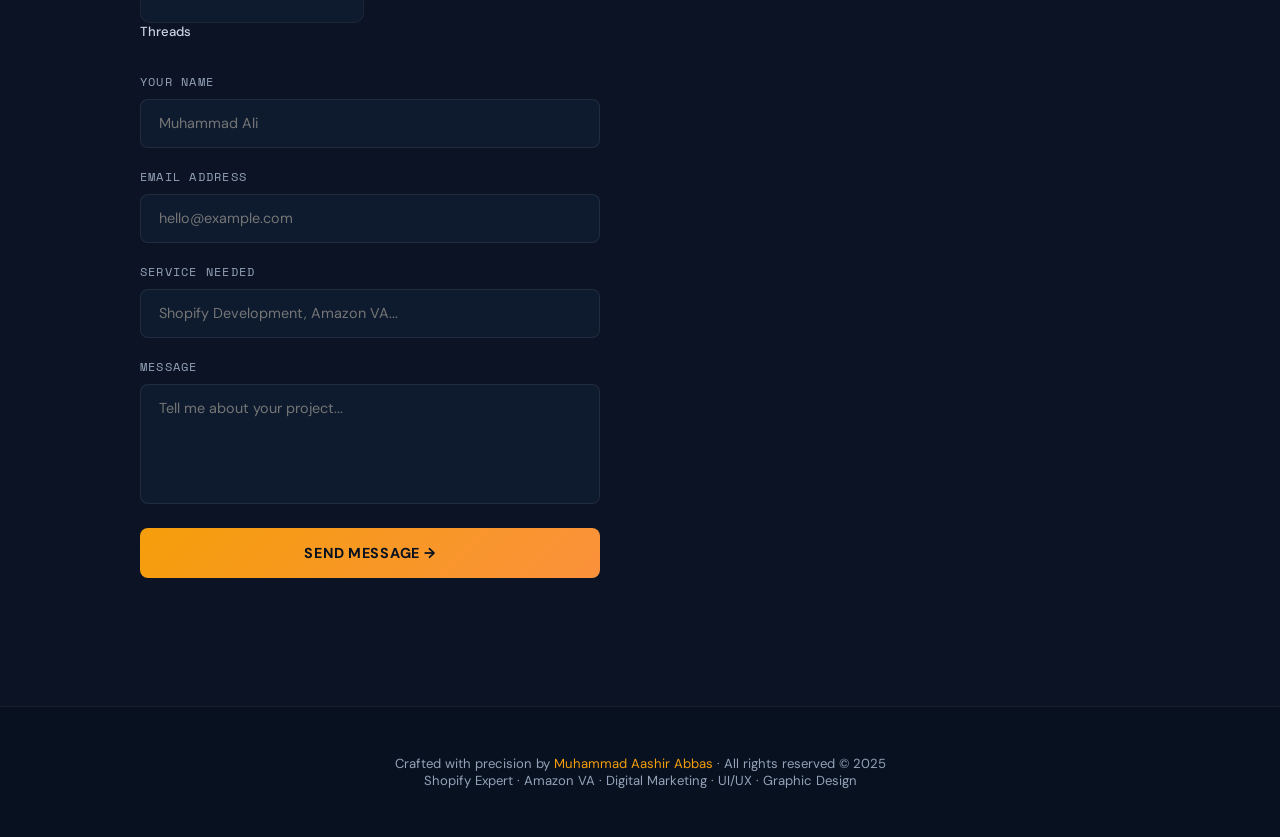
==== commit 3b7a977b: "Add Google site verification meta tag" ====
--- a/index.html
+++ b/index.html
@@ -2,6 +2,7 @@
 <html lang="en">
 
 <head>
+  <meta name="google-site-verification" content="YJ5gpZb99GXuTLMDUurc-3cY3FT5PQ9q1pE7WpA_gW0" />
   <meta charset="UTF-8" />
   <meta name="viewport" content="width=device-width,initial-scale=1" />
   <title>Aashir Portfolio</title>
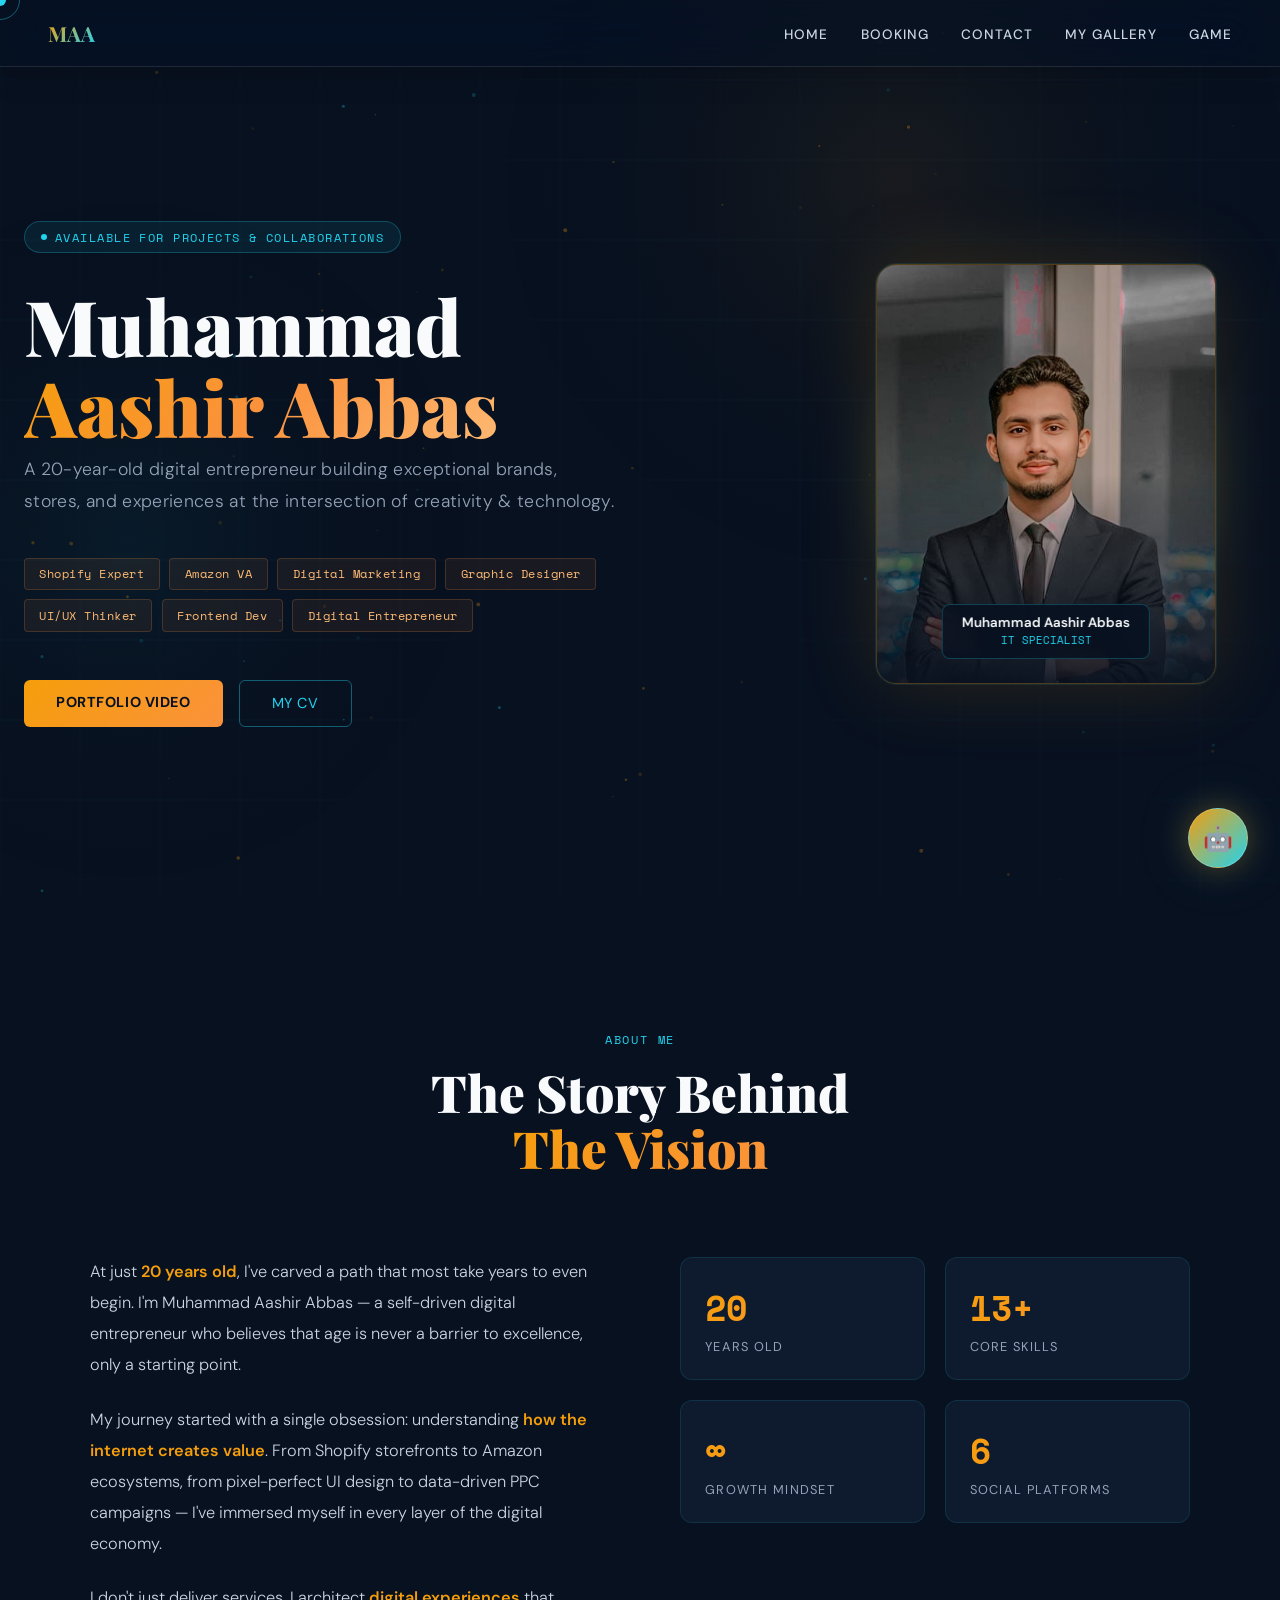
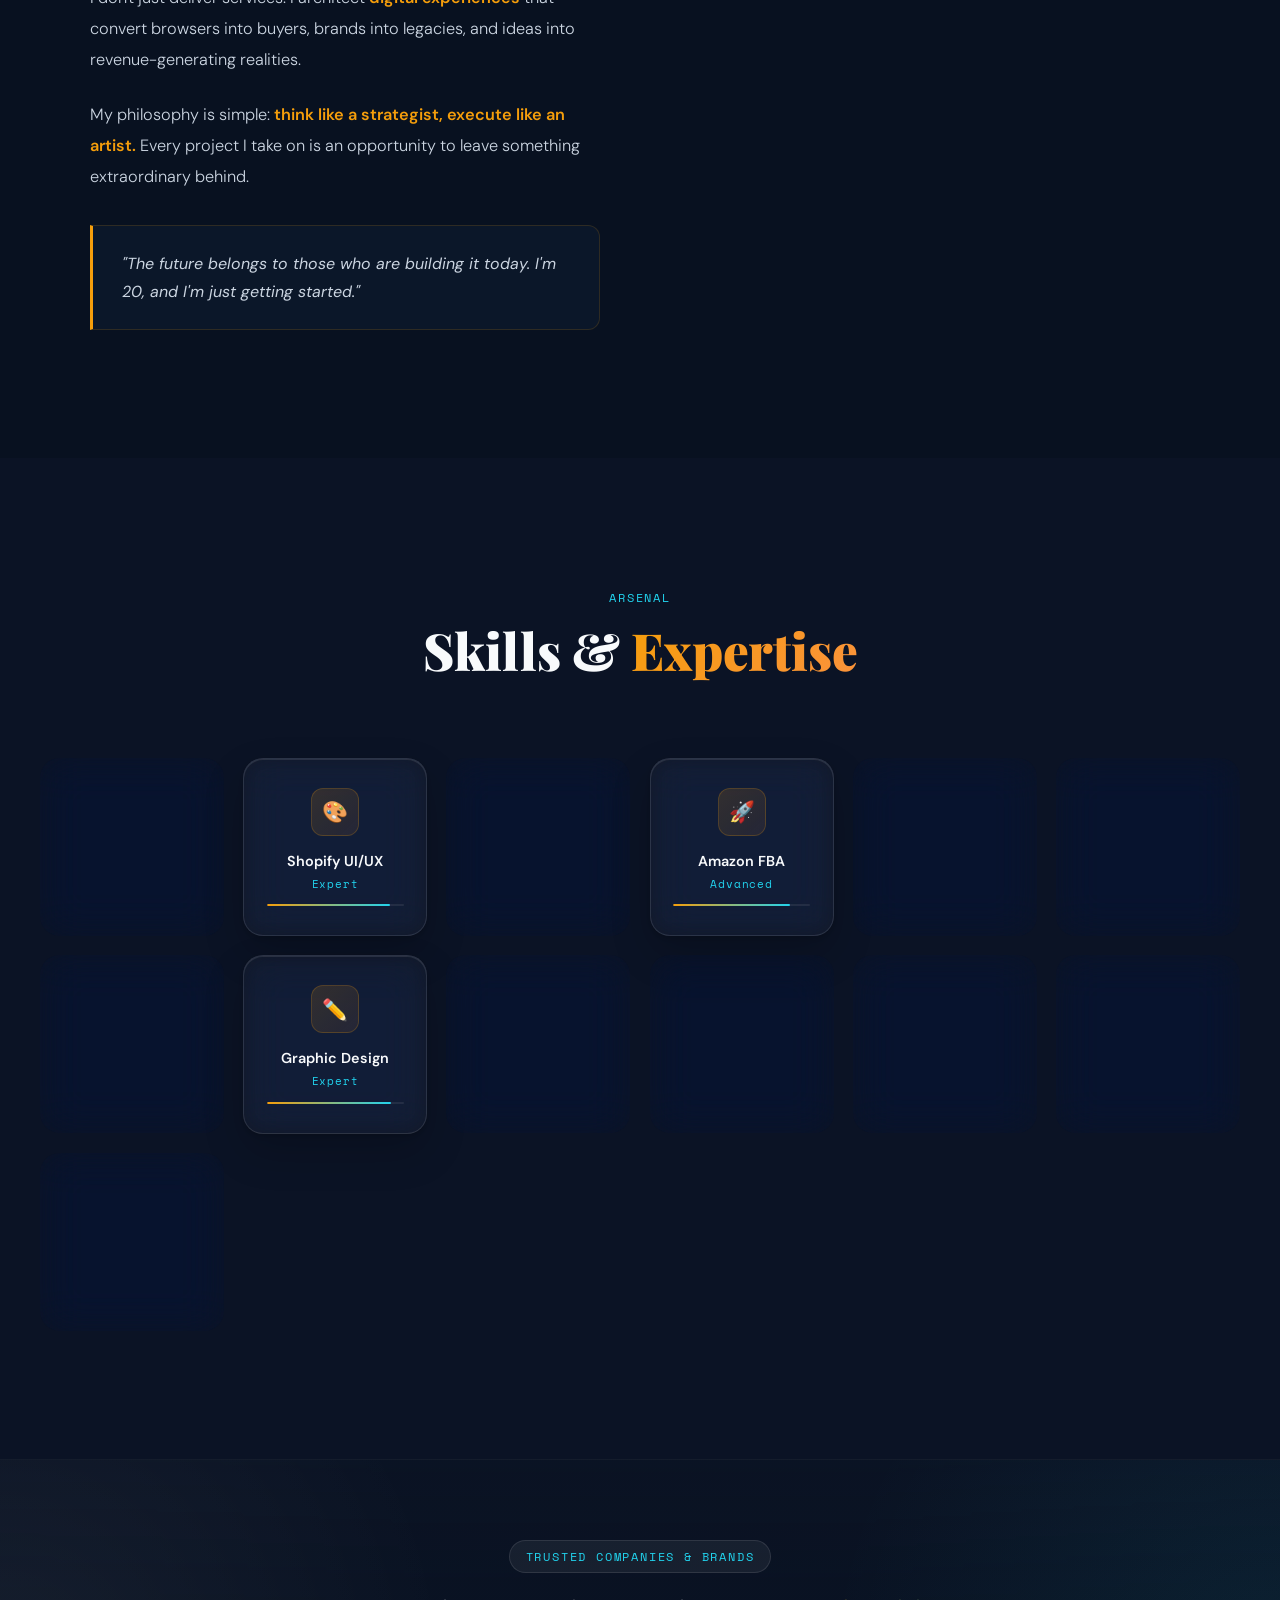
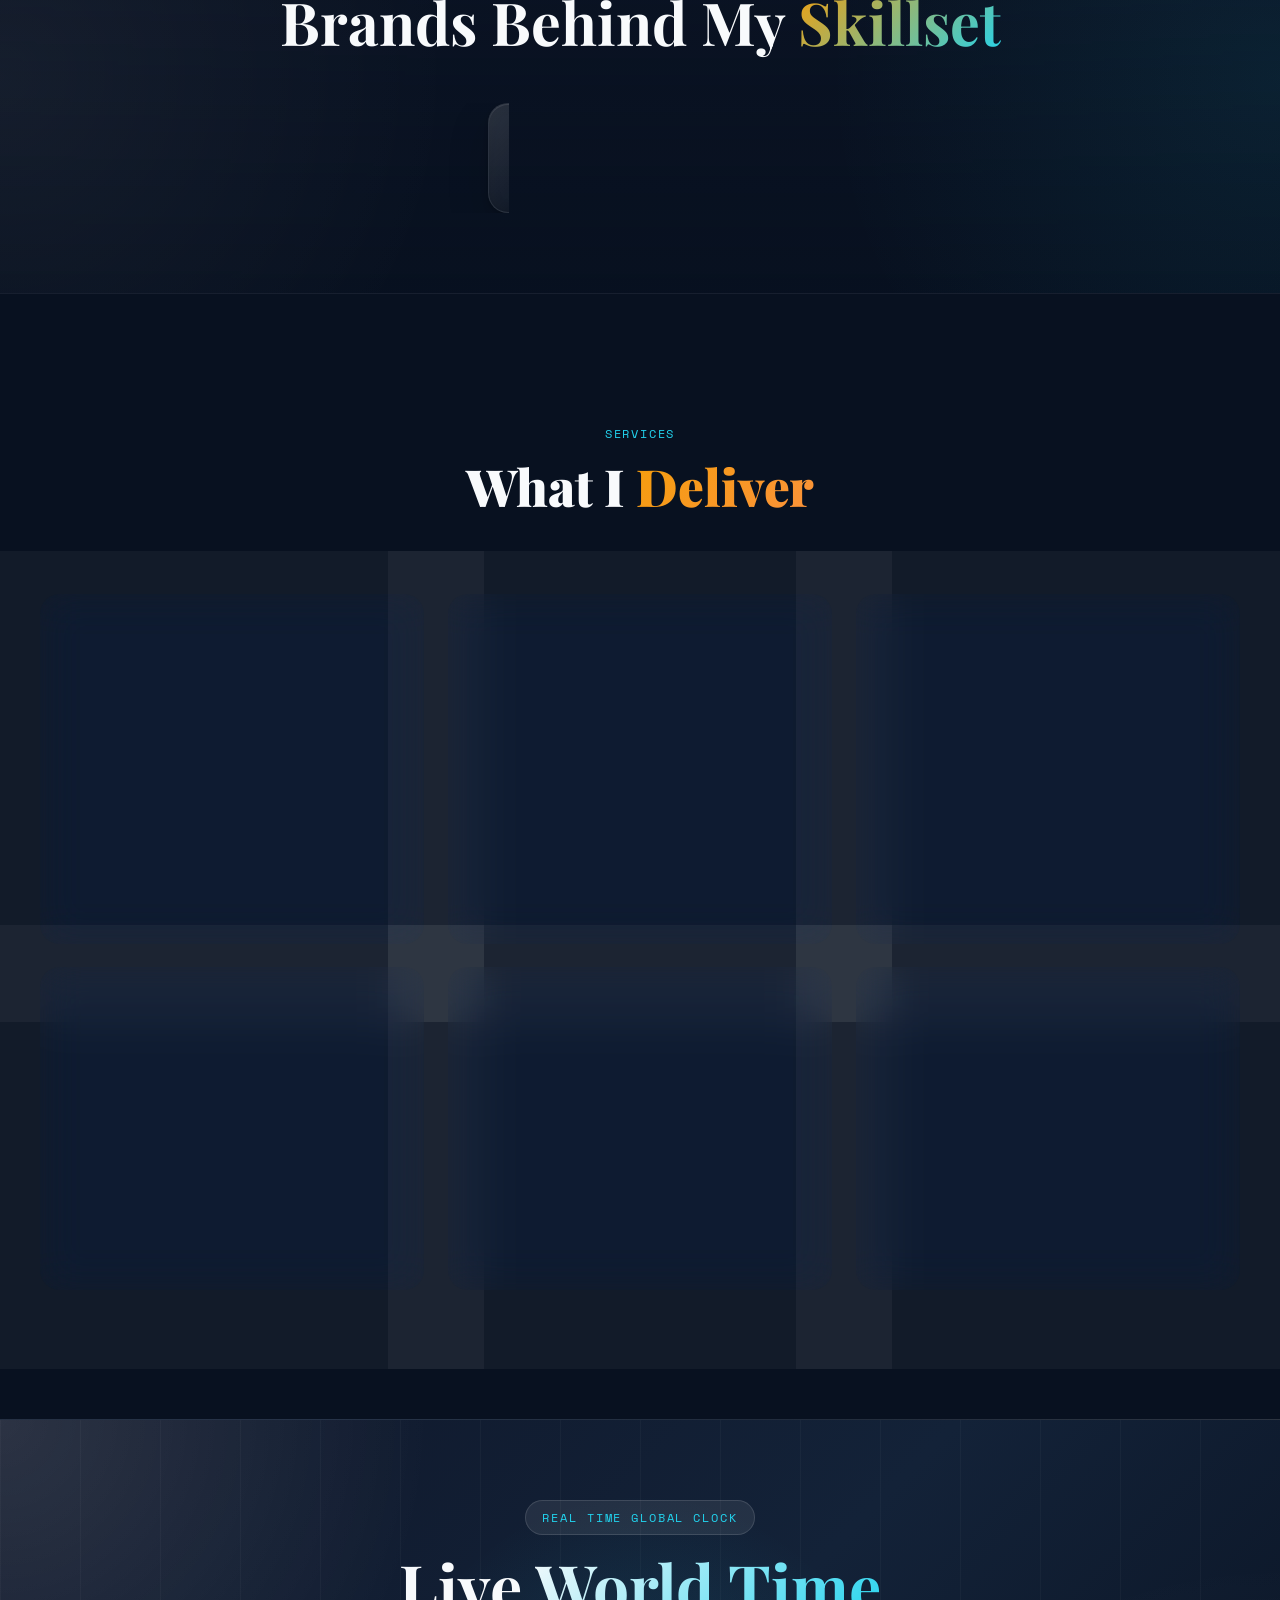
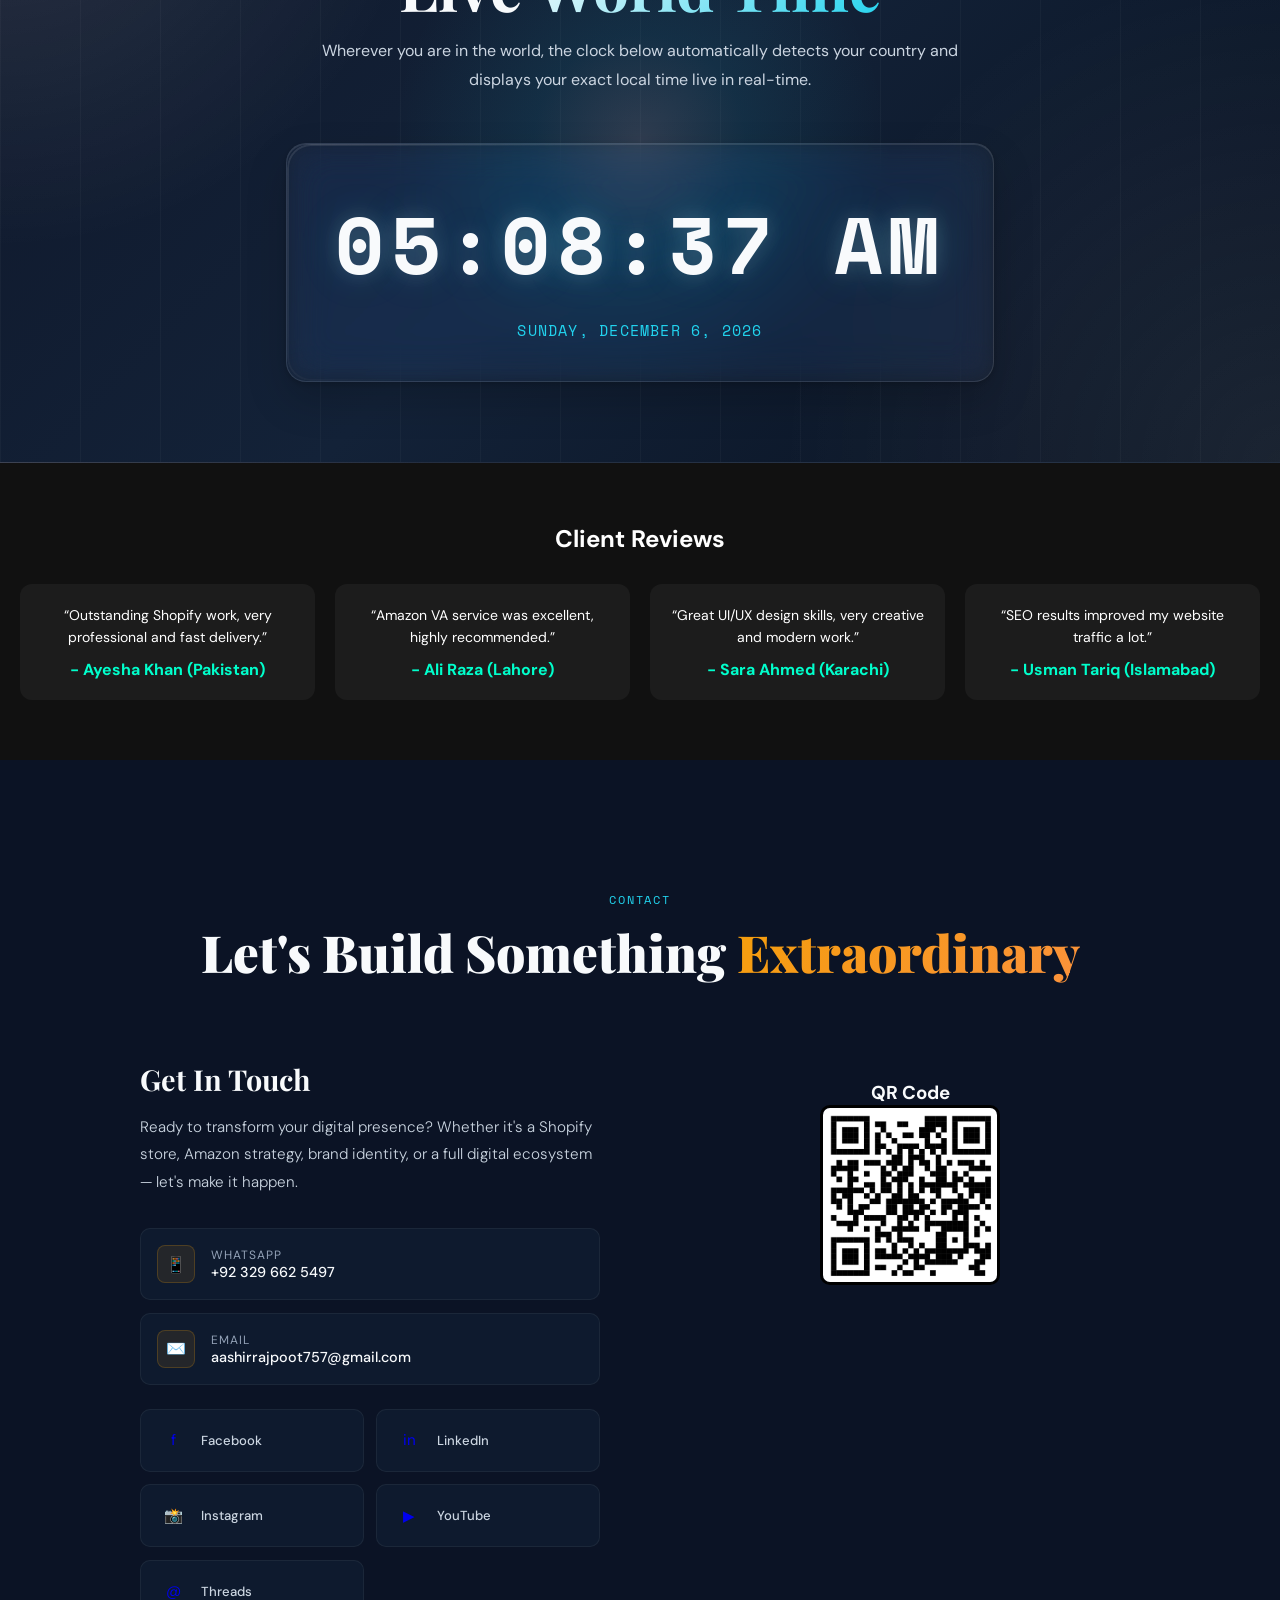
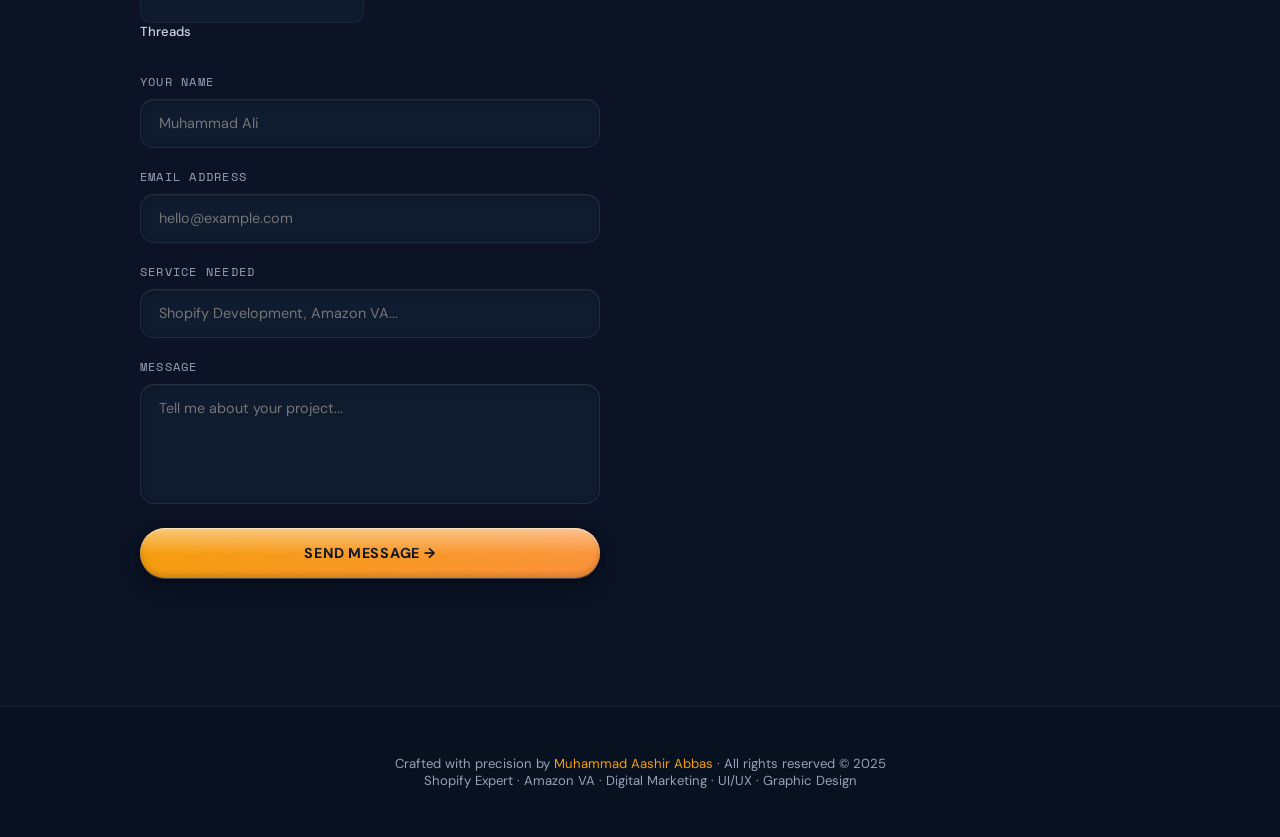
==== commit d8440f3a: "Add stylesheet link and fix HTML structure Added a link to the glass theme stylesheet and ensured pr" ====
--- a/index.html
+++ b/index.html
@@ -2036,6 +2036,7 @@
 }
     
   </style>
+  <link rel="stylesheet" href="theme-glass.css">
 </head>
 
 <body>
--- a/theme-glass.css
+++ b/theme-glass.css
@@ -0,0 +1,122 @@
+/* ============================================================
+   LIQUID GLASS + SKEUOMORPHIC + BENTO + ORGANIC NEUMORPHIC
+   Additive theme layer — no colors/fonts/content/logic changed.
+   Link this AFTER the page's own <style>/stylesheet.
+   ============================================================ */
+
+:root{
+  --glass-hl: rgba(255,255,255,.10);
+  --glass-hl-soft: rgba(255,255,255,.05);
+  --glass-edge: rgba(255,255,255,.10);
+  --glass-shadow-1: rgba(0,0,0,.35);
+  --glass-shadow-2: rgba(0,0,0,.18);
+  --glass-radius: 20px;
+  --glass-radius-sm: 14px;
+  --glass-ease: cubic-bezier(.22,1,.36,1);
+}
+
+/* NAV / HEADER — floating liquid-glass bar */
+nav, header:not(.gallery-header){
+  background: rgba(8,17,32,.42) !important;
+  backdrop-filter: blur(28px) saturate(160%);
+  -webkit-backdrop-filter: blur(28px) saturate(160%);
+  border-bottom: 1px solid var(--glass-edge);
+  box-shadow: 0 8px 30px var(--glass-shadow-2);
+}
+
+/* CARDS / BOXES / TILES — bento composition + glass + neumorphic depth */
+[class*="card"], [class*="Card"], [class*="-box"], [class*="Box"], [class*="tile"]{
+  position: relative;
+  background: rgba(255,255,255,.045) !important;
+  backdrop-filter: blur(20px) saturate(150%);
+  -webkit-backdrop-filter: blur(20px) saturate(150%);
+  border: 1px solid var(--glass-edge);
+  border-radius: var(--glass-radius);
+  box-shadow:
+    0 1px 0 var(--glass-hl) inset,
+    0 -1px 12px rgba(0,0,0,.15) inset,
+    0 18px 40px var(--glass-shadow-2),
+    0 2px 6px var(--glass-shadow-2);
+  transition: transform .45s var(--glass-ease), box-shadow .45s var(--glass-ease), border-color .45s var(--glass-ease), background .45s var(--glass-ease);
+  overflow: hidden;
+}
+[class*="card"]::before, [class*="Card"]::before, [class*="-box"]::before, [class*="Box"]::before, [class*="tile"]::before{
+  content: "";
+  position: absolute;
+  inset: 0;
+  background: linear-gradient(135deg, rgba(255,255,255,.10), rgba(255,255,255,0) 40%);
+  pointer-events: none;
+}
+[class*="card"]:hover, [class*="Card"]:hover, [class*="-box"]:hover, [class*="Box"]:hover, [class*="tile"]:hover{
+  transform: translateY(-6px);
+  border-color: rgba(255,255,255,.18);
+  box-shadow:
+    0 1px 0 var(--glass-hl) inset,
+    0 -1px 14px rgba(0,0,0,.18) inset,
+    0 28px 60px var(--glass-shadow-1),
+    0 4px 10px var(--glass-shadow-2);
+}
+
+/* BUTTONS — solid glossy skeuomorphic pill (own colors kept, no glass blur) */
+button, .btn, [class*="-btn"], [class*="Btn"], a.button, input[type="submit"], input[type="button"]{
+  position: relative;
+  isolation: isolate;
+  border-radius: 999px !important;
+  box-shadow:
+    inset 0 1px 1px rgba(255,255,255,.55),
+    inset 0 -3px 6px rgba(0,0,0,.18),
+    0 1px 0 rgba(255,255,255,.25),
+    0 10px 20px rgba(0,0,0,.28),
+    0 3px 6px rgba(0,0,0,.22);
+  transition: transform .2s var(--glass-ease), box-shadow .2s var(--glass-ease), filter .2s var(--glass-ease);
+  overflow: hidden;
+}
+button::before, .btn::before, [class*="-btn"]::before, [class*="Btn"]::before, a.button::before{
+  content: "";
+  position: absolute;
+  inset: 0;
+  border-radius: inherit;
+  background: linear-gradient(180deg, rgba(255,255,255,.45) 0%, rgba(255,255,255,.08) 42%, rgba(255,255,255,0) 55%);
+  pointer-events: none;
+  z-index: 1;
+}
+button:hover, .btn:hover, [class*="-btn"]:hover, [class*="Btn"]:hover, a.button:hover{
+  transform: translateY(-2px);
+  filter: brightness(1.06);
+  box-shadow:
+    inset 0 1px 1px rgba(255,255,255,.6),
+    inset 0 -3px 6px rgba(0,0,0,.18),
+    0 1px 0 rgba(255,255,255,.25),
+    0 16px 30px rgba(0,0,0,.32),
+    0 4px 8px rgba(0,0,0,.24);
+}
+button:active, .btn:active, [class*="-btn"]:active, a.button:active{
+  transform: translateY(0);
+  filter: brightness(.97);
+  box-shadow:
+    inset 0 2px 6px rgba(0,0,0,.3),
+    inset 0 1px 1px rgba(255,255,255,.3),
+    0 4px 10px rgba(0,0,0,.2);
+}
+
+/* INPUTS / FORMS — glass surface, organic soft corners */
+input, textarea, select{
+  backdrop-filter: blur(8px);
+  -webkit-backdrop-filter: blur(8px);
+  border-radius: var(--glass-radius-sm) !important;
+  box-shadow: 0 2px 8px rgba(0,0,0,.18) inset, 0 1px 0 var(--glass-hl-soft) inset;
+  transition: box-shadow .3s var(--glass-ease), border-color .3s var(--glass-ease);
+}
+input:focus, textarea:focus, select:focus{
+  box-shadow: 0 0 0 3px var(--glass-hl-soft), 0 2px 10px rgba(0,0,0,.2) inset;
+}
+
+/* GALLERY / IMAGE FRAMES — glass container only, image itself untouched */
+[class*="gallery"], [class*="Gallery"]{
+  border-radius: var(--glass-radius);
+  overflow: hidden;
+}
+
+@media (prefers-reduced-motion: reduce){
+  *{ transition: none !important; }
+}
